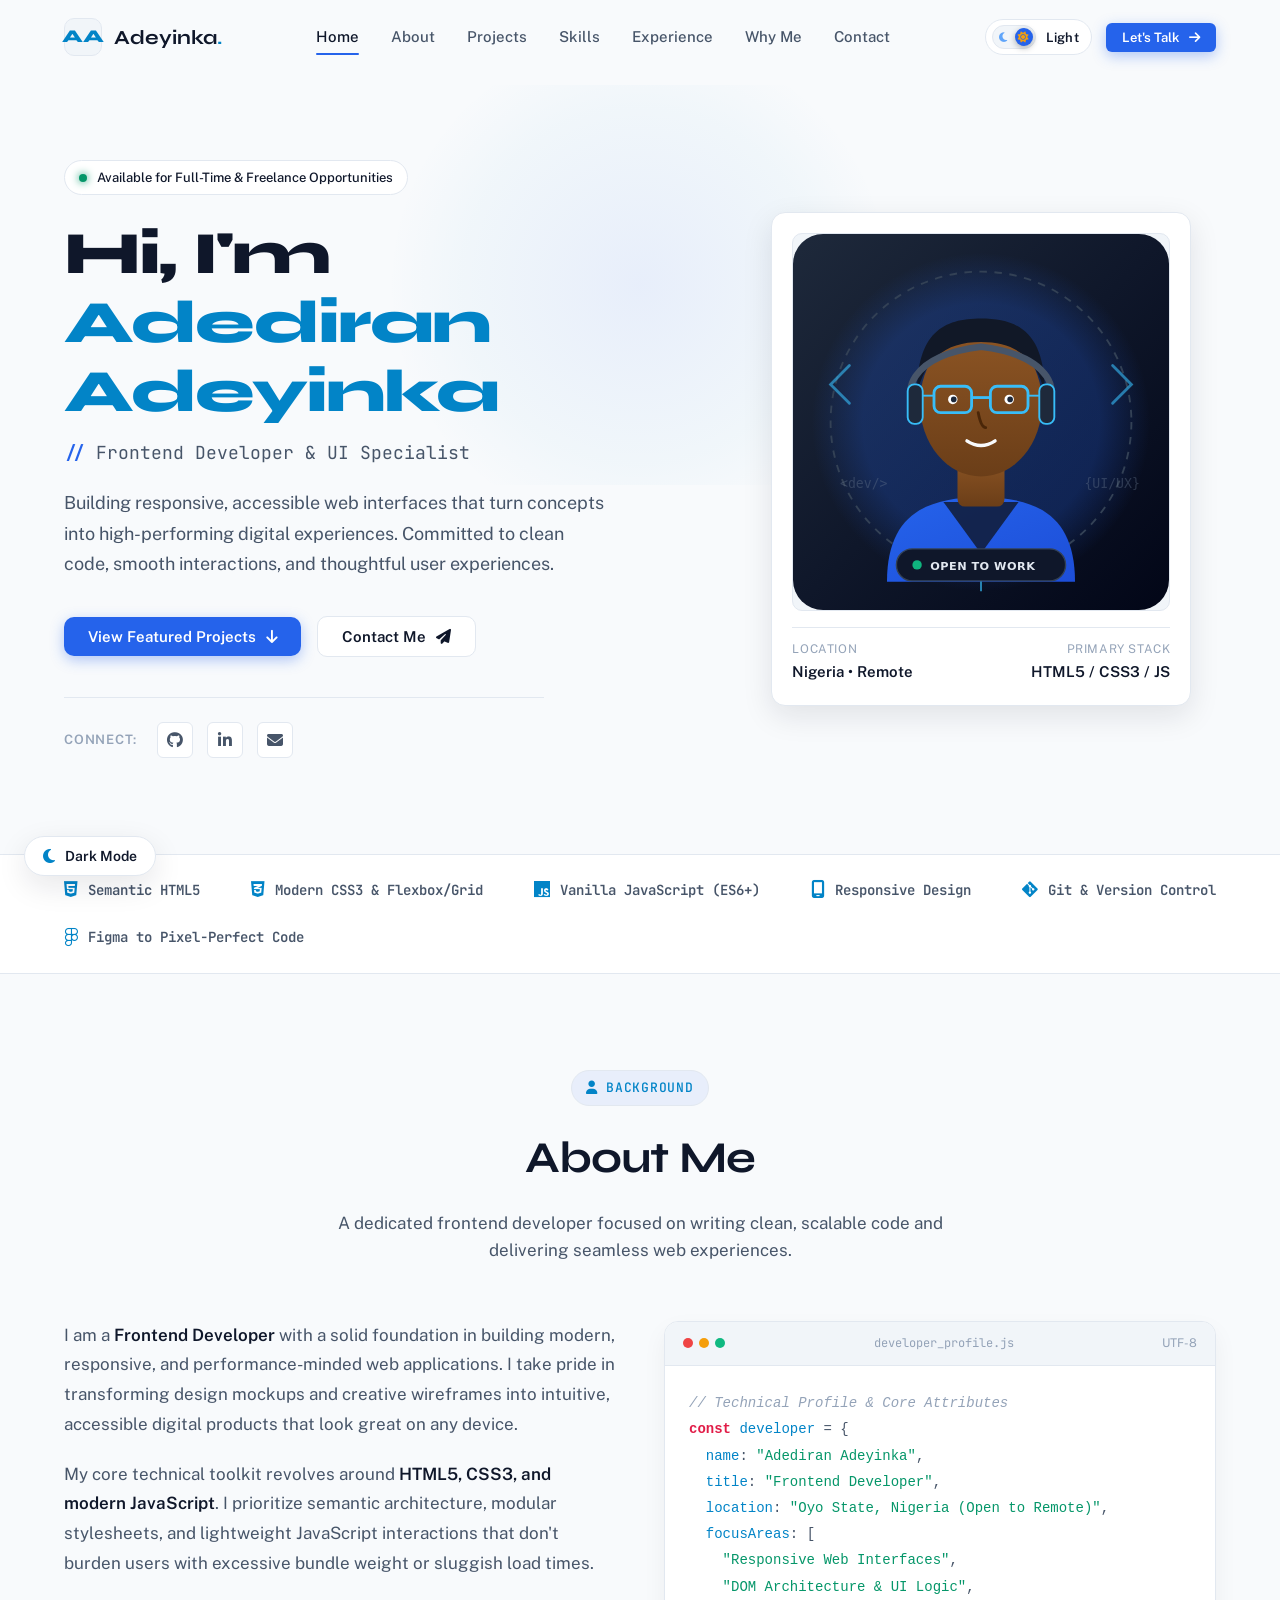
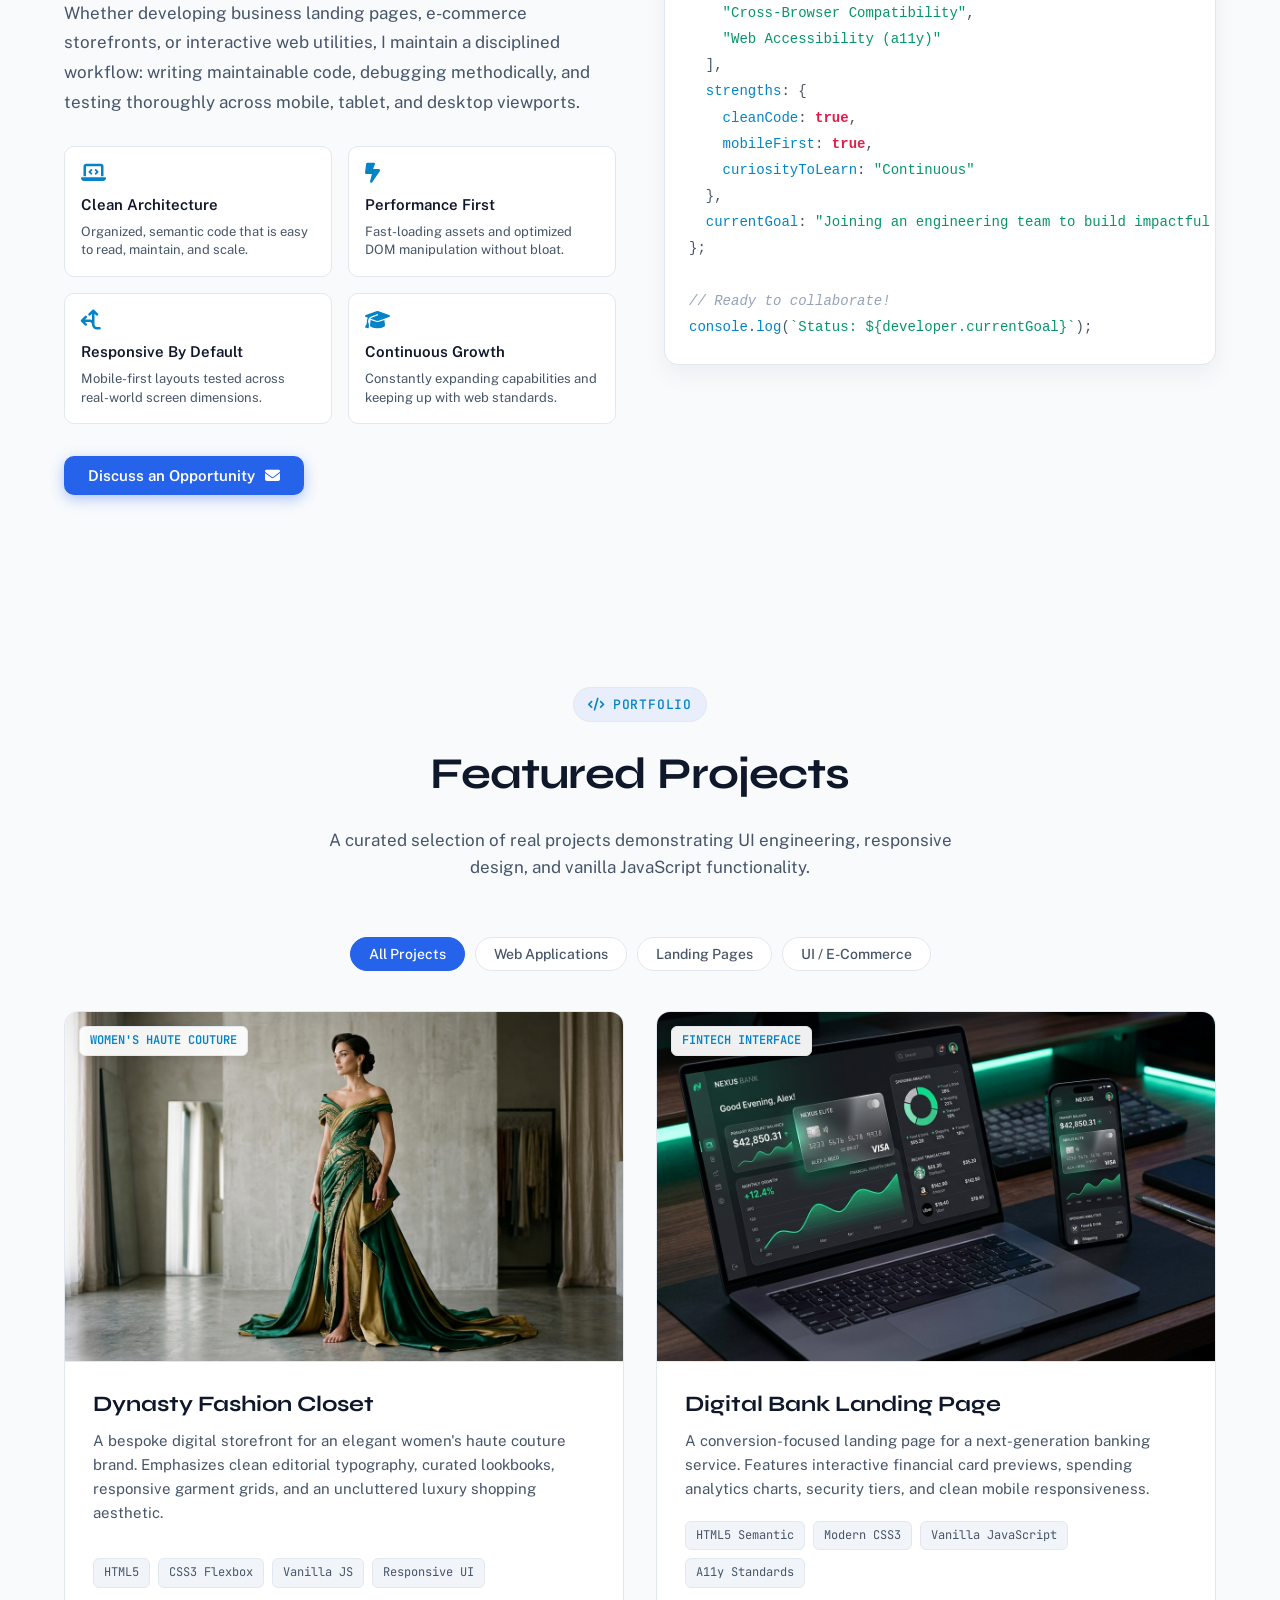
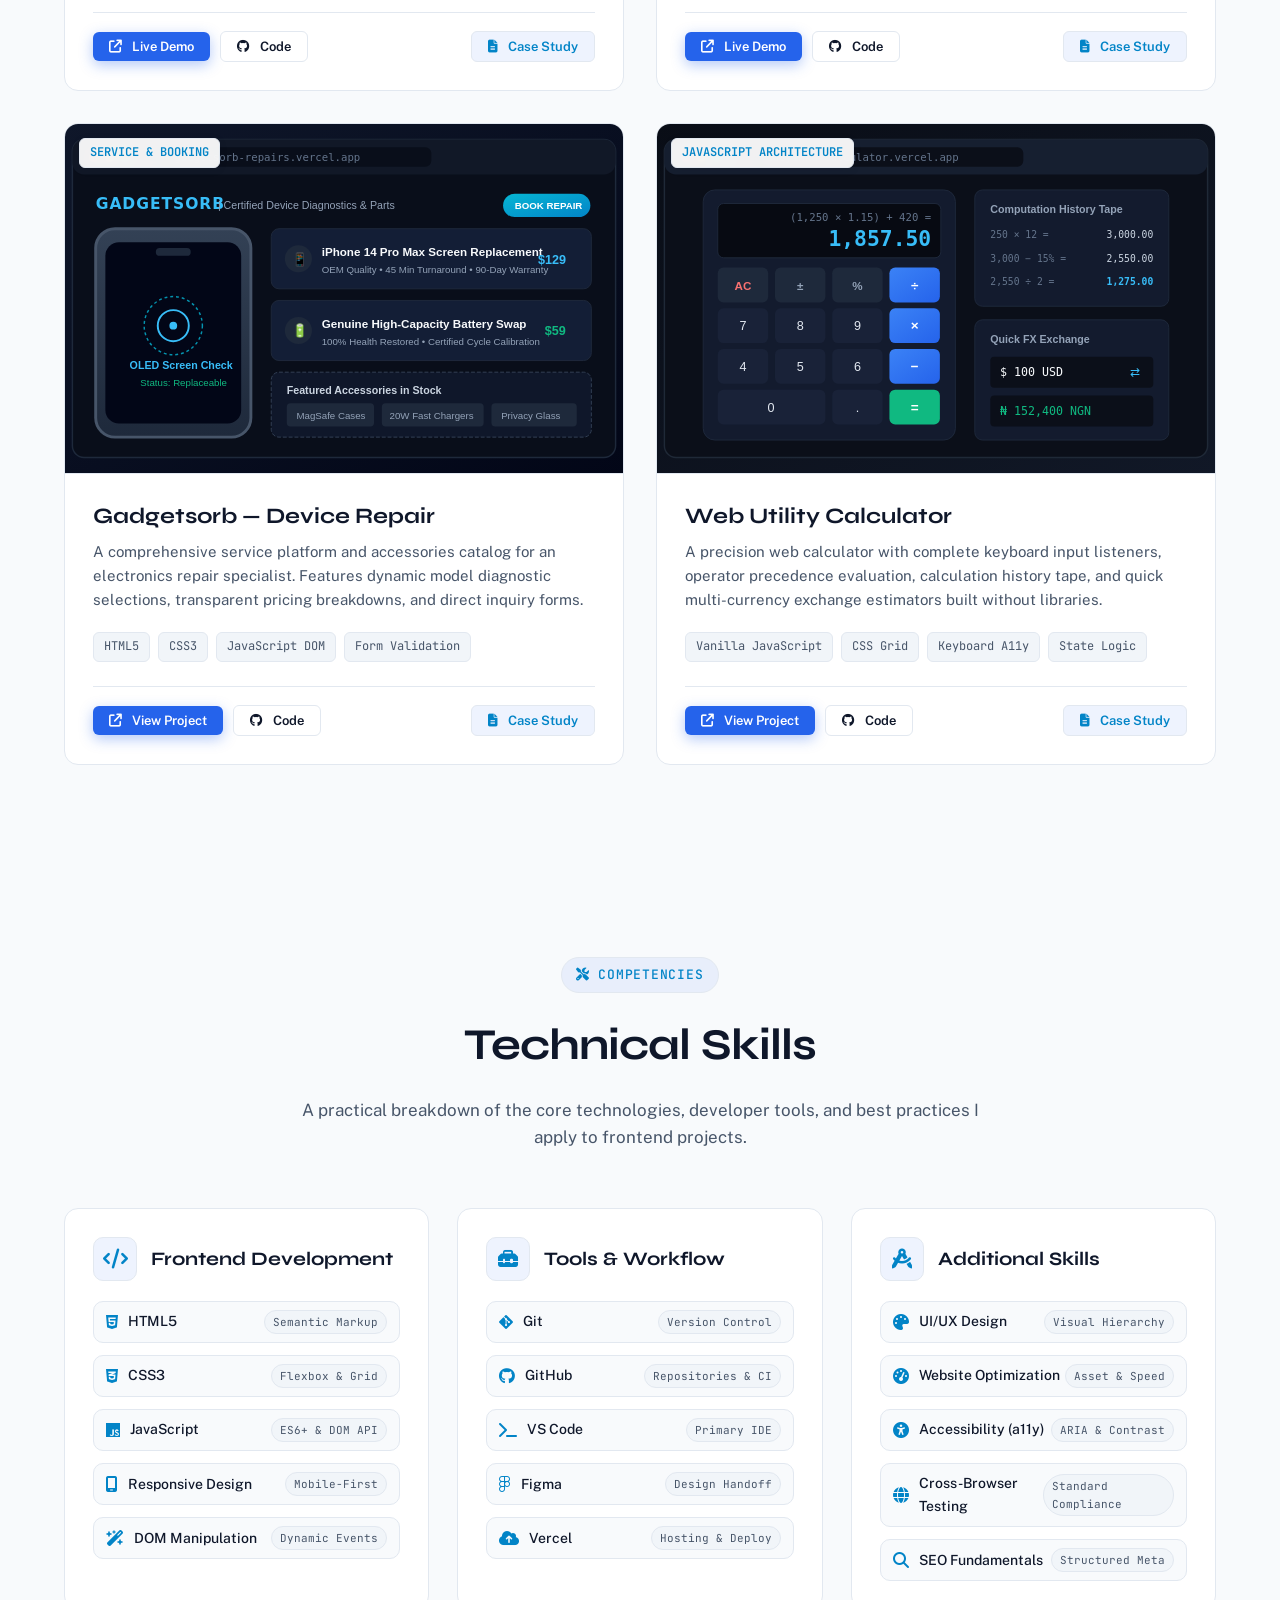
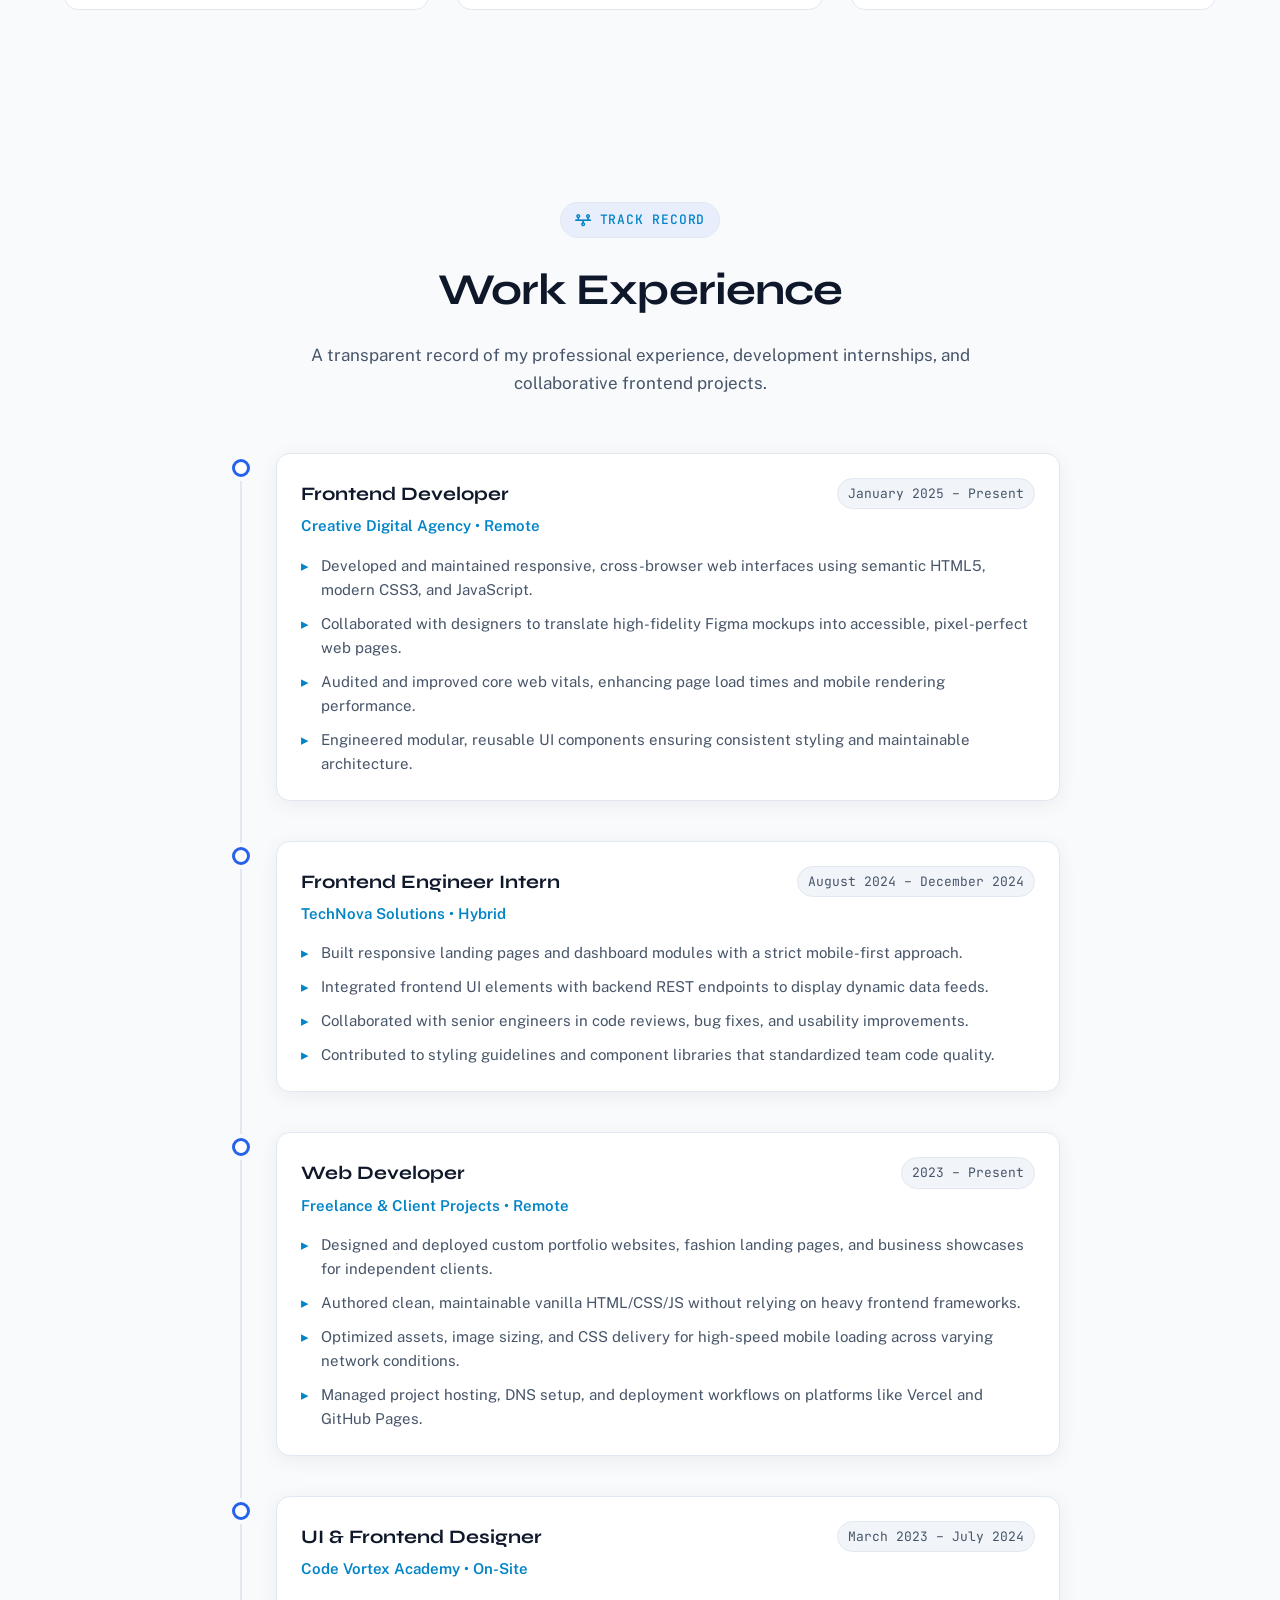
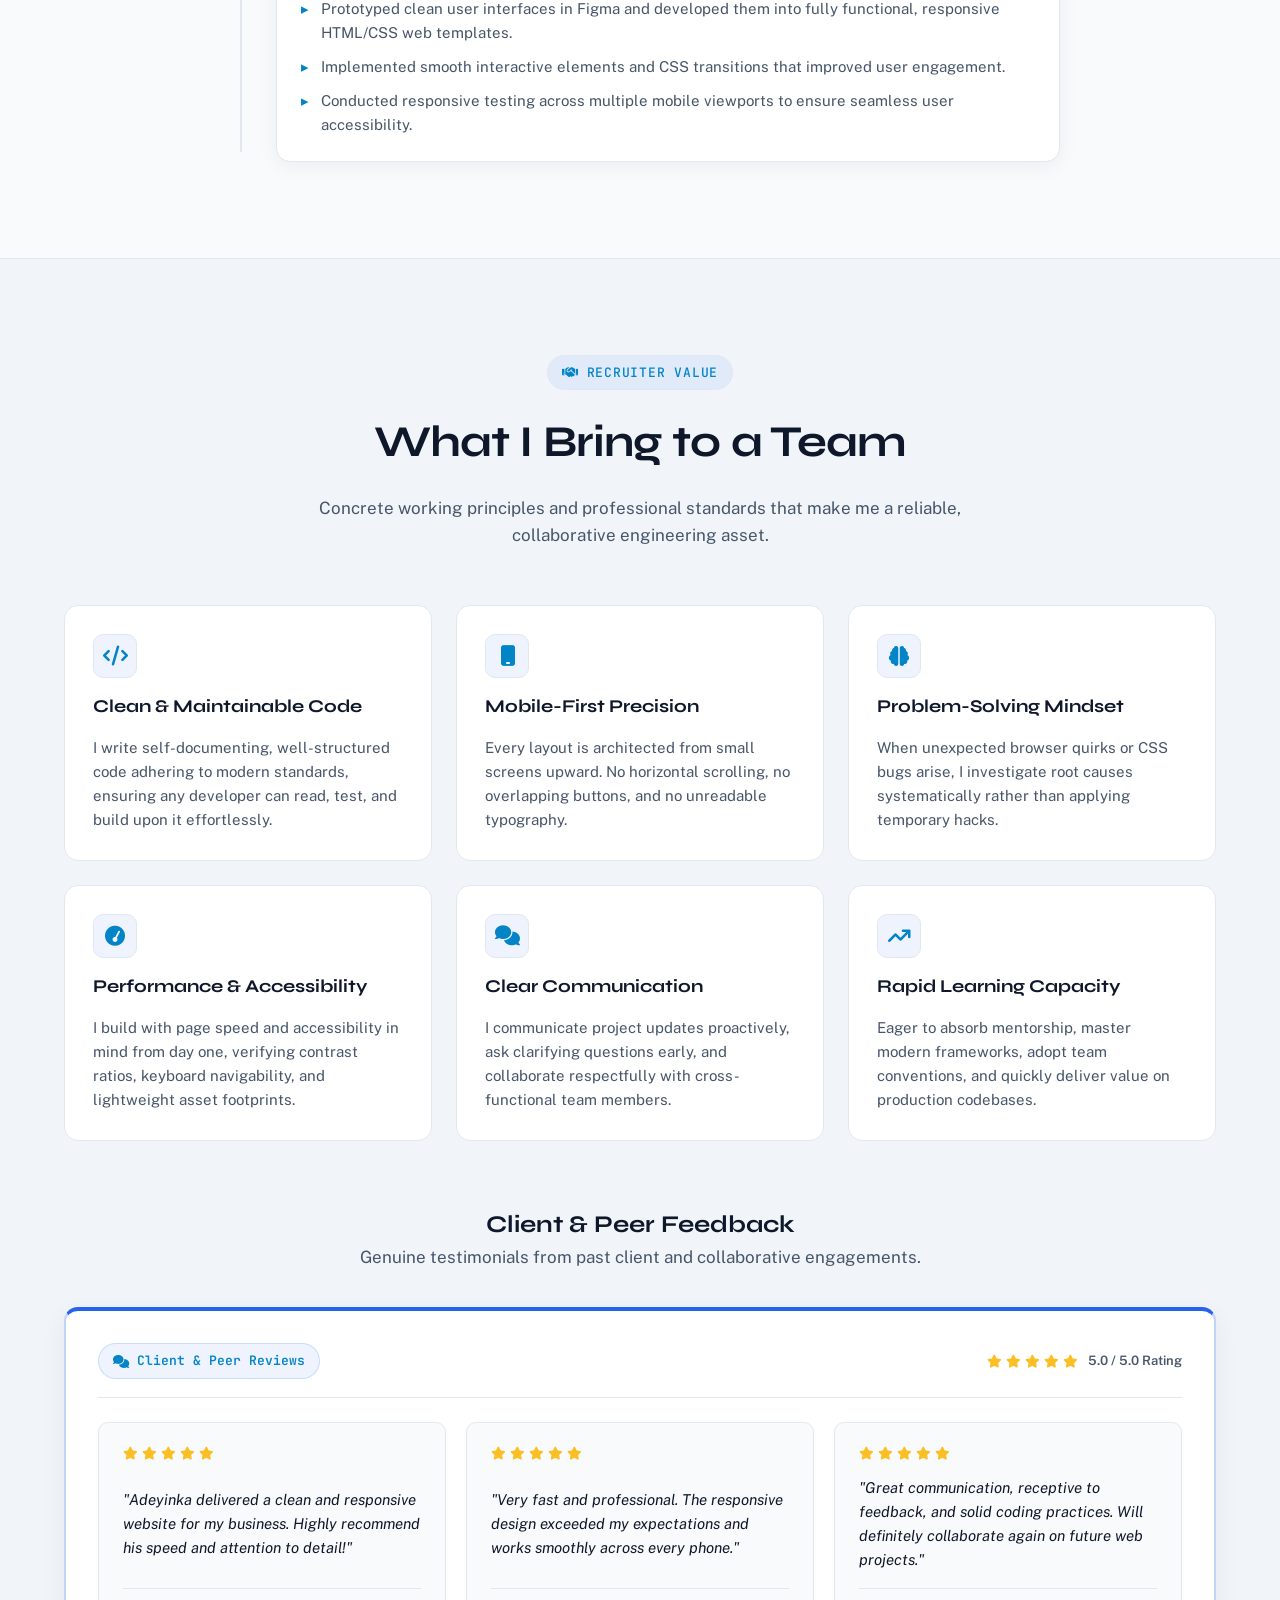
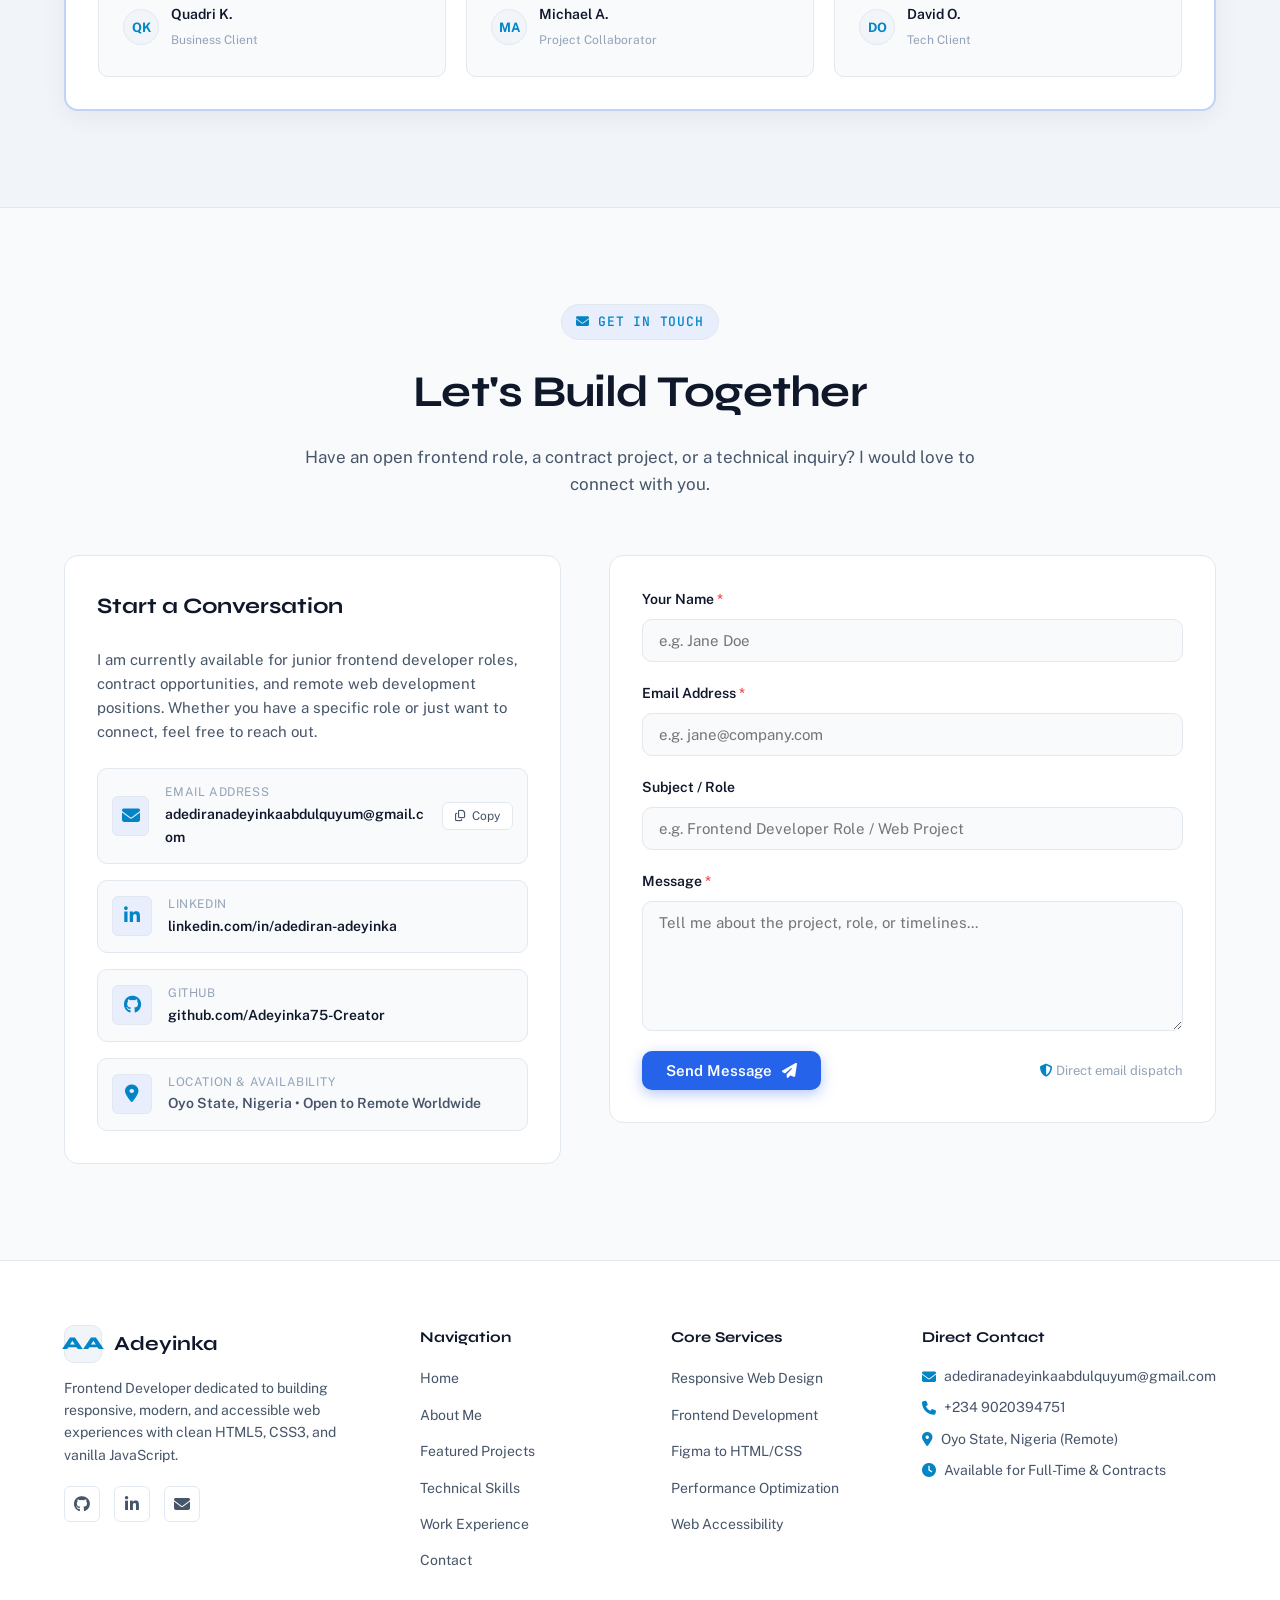
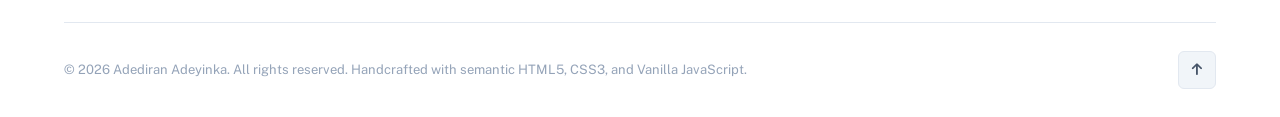
==== index.html @ 962a58f3 "feat: initialize frontend portfolio project Setup foundational React, Vite, and Tailwind CSS structu" ====
<!DOCTYPE html>
<html lang="en">
<head>
  <meta charset="UTF-8">
  <meta name="viewport" content="width=device-width, initial-scale=1.0">
  
  <!-- Primary Meta Tags -->
  <title>Adediran Adeyinka — Frontend Developer Portfolio</title>
  <meta name="title" content="Adediran Adeyinka — Frontend Developer Portfolio">
  <meta name="description" content="Professional portfolio of Adediran Adeyinka, a Frontend Developer crafting modern, responsive, and performance-driven web applications with clean HTML5, CSS3, and JavaScript.">
  <meta name="keywords" content="Adediran Adeyinka, Frontend Developer, Web Developer, JavaScript Developer, HTML5, CSS3, Portfolio, Responsive Design">
  <meta name="author" content="Adediran Adeyinka">

  <!-- Open Graph / Social Sharing -->
  <meta property="og:type" content="website">
  <meta property="og:url" content="https://adeyinka-dev.vercel.app/">
  <meta property="og:title" content="Adediran Adeyinka — Frontend Developer Portfolio">
  <meta property="og:description" content="Building responsive web interfaces that turn concepts into high-performing digital experiences. Explore featured projects, case studies, and technical skills.">
  <meta property="og:image" content="/images/project-bank.jpg">

  <!-- Twitter Card -->
  <meta name="twitter:card" content="summary_large_image">
  <meta name="twitter:title" content="Adediran Adeyinka — Frontend Developer">
  <meta name="twitter:description" content="Professional Frontend Developer portfolio showcasing modern responsive projects, case studies, and skills.">
  <meta name="twitter:image" content="/images/project-bank.jpg">

  <!-- Favicon -->
  <link rel="icon" type="image/svg+xml" href="/images/favicon.svg">
  <link rel="apple-touch-icon" href="/images/favicon.svg">

  <!-- Font Awesome CDN for clean, standard icons -->
  <link rel="stylesheet" href="https://cdnjs.cloudflare.com/ajax/libs/font-awesome/6.5.0/css/all.min.css" integrity="sha512-Avb2QiuDEEvB4bZJYdft2mNjVShBftLdPG8FJ0V7irTLQ8Uo0qcPxh4Plq7G5tGm0rU+1SPhVotteUpBERwTkw==" crossorigin="anonymous" referrerpolicy="no-referrer" />

  <!-- Vanilla CSS Stylesheet -->
  <link rel="stylesheet" href="/css/style.css">

  <!-- Inline theme initializer to avoid any theme flicker -->
  <script>
    (function() {
      try {
        var savedTheme = localStorage.getItem('portfolio-theme');
        var prefersLight = window.matchMedia && window.matchMedia('(prefers-color-scheme: light)').matches;
        if (savedTheme === 'light' || (!savedTheme && prefersLight)) {
          document.documentElement.setAttribute('data-theme', 'light');
        } else {
          document.documentElement.removeAttribute('data-theme');
        }
      } catch (e) {}
    })();
  </script>
</head>
<body>
  <!-- Skip to content for keyboard accessibility -->
  <a href="#mainContent" class="skip-link">Skip to main content</a>

  <!-- ========================================================================
       STICKY NAVBAR
       ======================================================================== -->
  <header class="site-header" id="siteHeader">
    <div class="container nav-container">
      <a href="#home" class="brand-logo" aria-label="Adediran Adeyinka Homepage">
        <div class="brand-badge">AA</div>
        <span>Adeyinka<span style="color: var(--accent-cyan);">.</span></span>
      </a>

      <!-- Desktop Navigation Links -->
      <nav class="nav-menu" aria-label="Primary Navigation">
        <a href="#home" class="nav-link active">Home</a>
        <a href="#about" class="nav-link">About</a>
        <a href="#projects" class="nav-link">Projects</a>
        <a href="#skills" class="nav-link">Skills</a>
        <a href="#experience" class="nav-link">Experience</a>
        <a href="#value" class="nav-link">Why Me</a>
        <a href="#contact" class="nav-link">Contact</a>
      </nav>

      <!-- Nav Actions (Interactive Theme Switch Pill & CTA) -->
      <div class="nav-actions">
        <button class="theme-switch-pill" id="themeToggleBtn" type="button" aria-label="Switch between dark and light mode" title="Toggle theme (Light/Dark)">
          <span class="theme-pill-track" aria-hidden="true">
            <span class="theme-pill-icon moon-icon"><i class="fa-solid fa-moon"></i></span>
            <span class="theme-pill-icon sun-icon"><i class="fa-solid fa-sun"></i></span>
            <span class="theme-pill-thumb"></span>
          </span>
          <span class="theme-pill-text" id="themePillLabel">Dark</span>
        </button>

        <a href="#contact" class="btn btn-primary btn-sm" id="navHireMeBtn">
          <span>Let's Talk</span>
          <i class="fa-solid fa-arrow-right" aria-hidden="true"></i>
        </a>

        <button class="mobile-toggle-btn" id="mobileMenuBtn" type="button" aria-label="Open mobile navigation menu">
          <i class="fa-solid fa-bars" aria-hidden="true"></i>
        </button>
      </div>
    </div>
  </header>

  <!-- Mobile Drawer Backdrop -->
  <div class="mobile-nav-backdrop" id="mobileNavBackdrop"></div>

  <!-- Mobile Navigation Drawer -->
  <aside class="mobile-nav" id="mobileNav" aria-label="Mobile Navigation Menu">
    <div>
      <div class="mobile-nav-header">
        <div class="brand-logo">
          <div class="brand-badge">AA</div>
          <span>Adeyinka</span>
        </div>
        <button class="mobile-nav-close" id="mobileCloseBtn" type="button" aria-label="Close navigation menu">
          <i class="fa-solid fa-xmark" aria-hidden="true"></i>
        </button>
      </div>

      <nav class="mobile-nav-links">
        <a href="#home" class="nav-link">Home</a>
        <a href="#about" class="nav-link">About</a>
        <a href="#projects" class="nav-link">Projects</a>
        <a href="#skills" class="nav-link">Skills</a>
        <a href="#experience" class="nav-link">Experience</a>
        <a href="#value" class="nav-link">Why Me</a>
        <a href="#contact" class="nav-link">Contact</a>
      </nav>

      <!-- Mobile Theme Selector -->
      <div class="mobile-theme-section">
        <span class="mobile-theme-label"><i class="fa-solid fa-circle-half-stroke"></i> Theme Mode</span>
        <div class="theme-segmented-control" role="radiogroup" aria-label="Select Theme Mode">
          <button type="button" class="theme-segment-btn active" id="mobileThemeDarkBtn" aria-label="Switch to dark theme">
            <i class="fa-solid fa-moon"></i>
            <span>Dark</span>
          </button>
          <button type="button" class="theme-segment-btn" id="mobileThemeLightBtn" aria-label="Switch to light theme">
            <i class="fa-solid fa-sun"></i>
            <span>Light</span>
          </button>
        </div>
      </div>
    </div>

    <div class="mobile-nav-footer">
      <a href="#contact" class="btn btn-primary" style="width: 100%;">
        <span>Get in Touch</span>
        <i class="fa-solid fa-envelope" aria-hidden="true"></i>
      </a>
    </div>
  </aside>

  <!-- ========================================================================
       MAIN CONTENT WRAPPER
       ======================================================================== -->
  <main id="mainContent">

    <!-- ======================================================================
         HERO SECTION
         ====================================================================== -->
    <section class="section hero-section" id="home">
      <div class="hero-glow-bg" aria-hidden="true"></div>

      <div class="container hero-grid">
        <div class="hero-content reveal-fade-up">
          <div class="status-badge">
            <span class="status-dot"></span>
            <span>Available for Full-Time &amp; Freelance Opportunities</span>
          </div>

          <h1 class="hero-title">
            Hi, I'm <span class="highlight-text">Adediran Adeyinka</span>
          </h1>

          <div class="hero-role">
            <span>Frontend Developer &amp; UI Specialist</span>
          </div>

          <p class="hero-tagline">
            Building responsive, accessible web interfaces that turn concepts into high-performing digital experiences. Committed to clean code, smooth interactions, and thoughtful user experiences.
          </p>

          <div class="hero-cta-group">
            <a href="#projects" class="btn btn-primary">
              <span>View Featured Projects</span>
              <i class="fa-solid fa-arrow-down" aria-hidden="true"></i>
            </a>
            <a href="#contact" class="btn btn-secondary">
              <span>Contact Me</span>
              <i class="fa-solid fa-paper-plane" aria-hidden="true"></i>
            </a>
          </div>

          <div class="hero-social-strip">
            <span class="hero-social-label">Connect:</span>
            <div class="hero-social-icons">
              <a href="https://github.com/Adeyinka75-Creator" target="_blank" rel="noopener noreferrer" class="hero-social-link" aria-label="GitHub Profile">
                <i class="fa-brands fa-github" aria-hidden="true"></i>
              </a>
              <a href="https://linkedin.com/" target="_blank" rel="noopener noreferrer" class="hero-social-link" aria-label="LinkedIn Profile">
                <i class="fa-brands fa-linkedin-in" aria-hidden="true"></i>
              </a>
              <a href="mailto:adediranadeyinkaabdulquyum@gmail.com" class="hero-social-link" aria-label="Direct Email">
                <i class="fa-solid fa-envelope" aria-hidden="true"></i>
              </a>
            </div>
          </div>
        </div>

        <div class="hero-visual reveal-fade-up">
          <div class="hero-card">
            <div class="avatar-wrapper">
              <img src="/images/profile-avatar.svg" alt="Portrait illustration of frontend developer Adediran Adeyinka" width="380" height="380" />
            </div>
            <div class="hero-card-meta">
              <div class="meta-item">
                <span class="meta-label">Location</span>
                <span class="meta-value">Nigeria • Remote</span>
              </div>
              <div class="meta-item" style="text-align: right;">
                <span class="meta-label">Primary Stack</span>
                <span class="meta-value">HTML5 / CSS3 / JS</span>
              </div>
            </div>
          </div>
        </div>
      </div>
    </section>

    <!-- Tech Ticker Bar -->
    <div class="tech-ticker-section">
      <div class="container ticker-wrapper">
        <div class="ticker-item"><i class="fa-brands fa-html5"></i> Semantic HTML5</div>
        <div class="ticker-item"><i class="fa-brands fa-css3-alt"></i> Modern CSS3 &amp; Flexbox/Grid</div>
        <div class="ticker-item"><i class="fa-brands fa-js"></i> Vanilla JavaScript (ES6+)</div>
        <div class="ticker-item"><i class="fa-solid fa-mobile-screen"></i> Responsive Design</div>
        <div class="ticker-item"><i class="fa-brands fa-git-alt"></i> Git &amp; Version Control</div>
        <div class="ticker-item"><i class="fa-brands fa-figma"></i> Figma to Pixel-Perfect Code</div>
      </div>
    </div>

    <!-- ======================================================================
         ABOUT ME SECTION
         ====================================================================== -->
    <section class="section" id="about">
      <div class="container">
        <div class="section-header reveal-fade-up">
          <div class="section-badge"><i class="fa-solid fa-user"></i> Background</div>
          <h2 class="section-title">About Me</h2>
          <p class="section-description">A dedicated frontend developer focused on writing clean, scalable code and delivering seamless web experiences.</p>
        </div>

        <div class="about-grid">
          <div class="about-narrative reveal-fade-up">
            <p>
              I am a <strong>Frontend Developer</strong> with a solid foundation in building modern, responsive, and performance-minded web applications. I take pride in transforming design mockups and creative wireframes into intuitive, accessible digital products that look great on any device.
            </p>
            <p>
              My core technical toolkit revolves around <strong>HTML5, CSS3, and modern JavaScript</strong>. I prioritize semantic architecture, modular stylesheets, and lightweight JavaScript interactions that don't burden users with excessive bundle weight or sluggish load times.
            </p>
            <p>
              Whether developing business landing pages, e-commerce storefronts, or interactive web utilities, I maintain a disciplined workflow: writing maintainable code, debugging methodically, and testing thoroughly across mobile, tablet, and desktop viewports.
            </p>

            <div class="about-highlights">
              <div class="highlight-box">
                <i class="fa-solid fa-laptop-code highlight-icon"></i>
                <h4>Clean Architecture</h4>
                <p>Organized, semantic code that is easy to read, maintain, and scale.</p>
              </div>
              <div class="highlight-box">
                <i class="fa-solid fa-bolt-lightning highlight-icon"></i>
                <h4>Performance First</h4>
                <p>Fast-loading assets and optimized DOM manipulation without bloat.</p>
              </div>
              <div class="highlight-box">
                <i class="fa-solid fa-arrows-split-up-and-left highlight-icon"></i>
                <h4>Responsive By Default</h4>
                <p>Mobile-first layouts tested across real-world screen dimensions.</p>
              </div>
              <div class="highlight-box">
                <i class="fa-solid fa-graduation-cap highlight-icon"></i>
                <h4>Continuous Growth</h4>
                <p>Constantly expanding capabilities and keeping up with web standards.</p>
              </div>
            </div>

            <div>
              <a href="#contact" class="btn btn-primary">
                <span>Discuss an Opportunity</span>
                <i class="fa-solid fa-envelope" aria-hidden="true"></i>
              </a>
            </div>
          </div>

          <!-- Code Snapshot Terminal Visual -->
          <div class="code-window-card reveal-fade-up">
            <div class="code-window-header">
              <div class="window-dots">
                <span class="dot dot-red"></span>
                <span class="dot dot-yellow"></span>
                <span class="dot dot-green"></span>
              </div>
              <span class="window-title">developer_profile.js</span>
              <span style="font-size: 0.75rem; color: var(--text-faint);">UTF-8</span>
            </div>
            <pre class="code-window-body"><code><span class="code-comment">// Technical Profile &amp; Core Attributes</span>
<span class="code-keyword">const</span> <span class="code-prop">developer</span> = {
  <span class="code-prop">name</span>: <span class="code-string">"Adediran Adeyinka"</span>,
  <span class="code-prop">title</span>: <span class="code-string">"Frontend Developer"</span>,
  <span class="code-prop">location</span>: <span class="code-string">"Oyo State, Nigeria (Open to Remote)"</span>,
  <span class="code-prop">focusAreas</span>: [
    <span class="code-string">"Responsive Web Interfaces"</span>,
    <span class="code-string">"DOM Architecture &amp; UI Logic"</span>,
    <span class="code-string">"Cross-Browser Compatibility"</span>,
    <span class="code-string">"Web Accessibility (a11y)"</span>
  ],
  <span class="code-prop">strengths</span>: {
    <span class="code-prop">cleanCode</span>: <span class="code-keyword">true</span>,
    <span class="code-prop">mobileFirst</span>: <span class="code-keyword">true</span>,
    <span class="code-prop">curiosityToLearn</span>: <span class="code-string">"Continuous"</span>
  },
  <span class="code-prop">currentGoal</span>: <span class="code-string">"Joining an engineering team to build impactful web products"</span>
};

<span class="code-comment">// Ready to collaborate!</span>
<span class="code-prop">console</span>.<span class="code-prop">log</span>(<span class="code-string">`Status: ${developer.currentGoal}`</span>);</code></pre>
          </div>
        </div>
      </div>
    </section>

    <!-- ======================================================================
         FEATURED PROJECTS SECTION
         ====================================================================== -->
    <section class="section" id="projects">
      <div class="container">
        <div class="section-header reveal-fade-up">
          <div class="section-badge"><i class="fa-solid fa-code"></i> Portfolio</div>
          <h2 class="section-title">Featured Projects</h2>
          <p class="section-description">A curated selection of real projects demonstrating UI engineering, responsive design, and vanilla JavaScript functionality.</p>
        </div>

        <!-- Filter Controls -->
        <div class="project-filter-bar reveal-fade-up" role="tablist" aria-label="Project Categories">
          <button class="filter-btn active" data-filter="all" type="button">All Projects</button>
          <button class="filter-btn" data-filter="web-app" type="button">Web Applications</button>
          <button class="filter-btn" data-filter="landing-page" type="button">Landing Pages</button>
          <button class="filter-btn" data-filter="ui-ux" type="button">UI / E-Commerce</button>
        </div>

        <!-- Projects Grid -->
        <div class="projects-grid">

          <!-- Project 1: Dynasty Fashion Designer -->
          <article class="project-card reveal-fade-up" data-category="ui-ux landing-page" id="project-dynasty">
            <div class="project-image-box">
              <span class="project-badge-overlay">Women's Haute Couture</span>
              <img src="/images/project-dynasty.jpg" alt="Dynasty Fashion Closet luxury women's fashion collection" loading="lazy" width="600" height="360" referrerPolicy="no-referrer" />
            </div>
            <div class="project-content-box">
              <h3 class="project-title">Dynasty Fashion Closet</h3>
              <p class="project-description">
                A bespoke digital storefront for an elegant women's haute couture brand. Emphasizes clean editorial typography, curated lookbooks, responsive garment grids, and an uncluttered luxury shopping aesthetic.
              </p>
              <div class="project-tech-tags">
                <span class="tech-tag">HTML5</span>
                <span class="tech-tag">CSS3 Flexbox</span>
                <span class="tech-tag">Vanilla JS</span>
                <span class="tech-tag">Responsive UI</span>
              </div>
              <div class="project-action-bar">
                <div class="project-links">
                  <a href="https://dynasty-fashion-designer.vercel.app/" target="_blank" rel="noopener noreferrer" class="btn btn-primary btn-sm" aria-label="Live demo for Dynasty Fashion">
                    <i class="fa-solid fa-arrow-up-right-from-square"></i>
                    <span>Live Demo</span>
                  </a>
                  <a href="https://github.com/Adeyinka75-Creator" target="_blank" rel="noopener noreferrer" class="btn btn-secondary btn-sm" aria-label="GitHub code for Dynasty Fashion">
                    <i class="fa-brands fa-github"></i>
                    <span>Code</span>
                  </a>
                </div>
                <button class="btn btn-sm project-btn-details" data-case-study="dynasty" type="button">
                  <i class="fa-solid fa-file-lines"></i>
                  <span>Case Study</span>
                </button>
              </div>
            </div>
          </article>

          <!-- Project 2: Digital Bank Landing Page -->
          <article class="project-card reveal-fade-up" data-category="landing-page web-app" id="project-bank">
            <div class="project-image-box">
              <span class="project-badge-overlay">Fintech Interface</span>
              <img src="/images/project-bank.jpg" alt="Digital Bank modern fintech dashboard and card preview" loading="lazy" width="600" height="360" referrerPolicy="no-referrer" />
            </div>
            <div class="project-content-box">
              <h3 class="project-title">Digital Bank Landing Page</h3>
              <p class="project-description">
                A conversion-focused landing page for a next-generation banking service. Features interactive financial card previews, spending analytics charts, security tiers, and clean mobile responsiveness.
              </p>
              <div class="project-tech-tags">
                <span class="tech-tag">HTML5 Semantic</span>
                <span class="tech-tag">Modern CSS3</span>
                <span class="tech-tag">Vanilla JavaScript</span>
                <span class="tech-tag">A11y Standards</span>
              </div>
              <div class="project-action-bar">
                <div class="project-links">
                  <a href="https://digital-landing-page-two.vercel.app/" target="_blank" rel="noopener noreferrer" class="btn btn-primary btn-sm" aria-label="Live demo for Digital Bank">
                    <i class="fa-solid fa-arrow-up-right-from-square"></i>
                    <span>Live Demo</span>
                  </a>
                  <a href="https://github.com/Adeyinka75-Creator" target="_blank" rel="noopener noreferrer" class="btn btn-secondary btn-sm" aria-label="GitHub code for Digital Bank">
                    <i class="fa-brands fa-github"></i>
                    <span>Code</span>
                  </a>
                </div>
                <button class="btn btn-sm project-btn-details" data-case-study="bank" type="button">
                  <i class="fa-solid fa-file-lines"></i>
                  <span>Case Study</span>
                </button>
              </div>
            </div>
          </article>

          <!-- Project 3: Gadgetsorb iPhone Repair & Accessories -->
          <article class="project-card reveal-fade-up" data-category="ui-ux web-app" id="project-gadgetsorb">
            <div class="project-image-box">
              <span class="project-badge-overlay">Service &amp; Booking</span>
              <img src="/images/project-gadgetsorb.svg" alt="Gadgetsorb iPhone Repair website preview" loading="lazy" width="600" height="360" />
            </div>
            <div class="project-content-box">
              <h3 class="project-title">Gadgetsorb — Device Repair</h3>
              <p class="project-description">
                A comprehensive service platform and accessories catalog for an electronics repair specialist. Features dynamic model diagnostic selections, transparent pricing breakdowns, and direct inquiry forms.
              </p>
              <div class="project-tech-tags">
                <span class="tech-tag">HTML5</span>
                <span class="tech-tag">CSS3</span>
                <span class="tech-tag">JavaScript DOM</span>
                <span class="tech-tag">Form Validation</span>
              </div>
              <div class="project-action-bar">
                <div class="project-links">
                  <!-- Note: Replace with custom URL if different -->
                  <a href="https://github.com/Adeyinka75-Creator" target="_blank" rel="noopener noreferrer" class="btn btn-primary btn-sm" aria-label="View Gadgetsorb project">
                    <i class="fa-solid fa-arrow-up-right-from-square"></i>
                    <span>View Project</span>
                  </a>
                  <a href="https://github.com/Adeyinka75-Creator" target="_blank" rel="noopener noreferrer" class="btn btn-secondary btn-sm" aria-label="GitHub code for Gadgetsorb">
                    <i class="fa-brands fa-github"></i>
                    <span>Code</span>
                  </a>
                </div>
                <button class="btn btn-sm project-btn-details" data-case-study="gadgetsorb" type="button">
                  <i class="fa-solid fa-file-lines"></i>
                  <span>Case Study</span>
                </button>
              </div>
            </div>
          </article>

          <!-- Project 4: Interactive Calculator & Converter -->
          <article class="project-card reveal-fade-up" data-category="web-app" id="project-calculator">
            <div class="project-image-box">
              <span class="project-badge-overlay">JavaScript Architecture</span>
              <img src="/images/project-calculator.svg" alt="Interactive Calculator web application preview" loading="lazy" width="600" height="360" />
            </div>
            <div class="project-content-box">
              <h3 class="project-title">Web Utility Calculator</h3>
              <p class="project-description">
                A precision web calculator with complete keyboard input listeners, operator precedence evaluation, calculation history tape, and quick multi-currency exchange estimators built without libraries.
              </p>
              <div class="project-tech-tags">
                <span class="tech-tag">Vanilla JavaScript</span>
                <span class="tech-tag">CSS Grid</span>
                <span class="tech-tag">Keyboard A11y</span>
                <span class="tech-tag">State Logic</span>
              </div>
              <div class="project-action-bar">
                <div class="project-links">
                  <a href="https://github.com/Adeyinka75-Creator" target="_blank" rel="noopener noreferrer" class="btn btn-primary btn-sm" aria-label="View Calculator project">
                    <i class="fa-solid fa-arrow-up-right-from-square"></i>
                    <span>View Project</span>
                  </a>
                  <a href="https://github.com/Adeyinka75-Creator" target="_blank" rel="noopener noreferrer" class="btn btn-secondary btn-sm" aria-label="GitHub code for Calculator">
                    <i class="fa-brands fa-github"></i>
                    <span>Code</span>
                  </a>
                </div>
                <button class="btn btn-sm project-btn-details" data-case-study="calculator" type="button">
                  <i class="fa-solid fa-file-lines"></i>
                  <span>Case Study</span>
                </button>
              </div>
            </div>
          </article>

        </div>
      </div>
    </section>

    <!-- ======================================================================
         SKILLS SECTION
         ====================================================================== -->
    <section class="section" id="skills">
      <div class="container">
        <div class="section-header reveal-fade-up">
          <div class="section-badge"><i class="fa-solid fa-screwdriver-wrench"></i> Competencies</div>
          <h2 class="section-title">Technical Skills</h2>
          <p class="section-description">A practical breakdown of the core technologies, developer tools, and best practices I apply to frontend projects.</p>
        </div>

        <div class="skills-grid">

          <!-- Category 1: Frontend Development -->
          <div class="skills-card reveal-fade-up">
            <div class="skills-card-header">
              <div class="skills-icon-box">
                <i class="fa-solid fa-code"></i>
              </div>
              <h3>Frontend Development</h3>
            </div>
            <div class="skills-list">
              <div class="skill-row">
                <div class="skill-info"><i class="fa-brands fa-html5"></i> <span>HTML5</span></div>
                <span class="skill-badge">Semantic Markup</span>
              </div>
              <div class="skill-row">
                <div class="skill-info"><i class="fa-brands fa-css3-alt"></i> <span>CSS3</span></div>
                <span class="skill-badge">Flexbox &amp; Grid</span>
              </div>
              <div class="skill-row">
                <div class="skill-info"><i class="fa-brands fa-js"></i> <span>JavaScript</span></div>
                <span class="skill-badge">ES6+ &amp; DOM API</span>
              </div>
              <div class="skill-row">
                <div class="skill-info"><i class="fa-solid fa-mobile-screen"></i> <span>Responsive Design</span></div>
                <span class="skill-badge">Mobile-First</span>
              </div>
              <div class="skill-row">
                <div class="skill-info"><i class="fa-solid fa-wand-magic-sparkles"></i> <span>DOM Manipulation</span></div>
                <span class="skill-badge">Dynamic Events</span>
              </div>
            </div>
          </div>

          <!-- Category 2: Tools & Workflow -->
          <div class="skills-card reveal-fade-up">
            <div class="skills-card-header">
              <div class="skills-icon-box">
                <i class="fa-solid fa-toolbox"></i>
              </div>
              <h3>Tools &amp; Workflow</h3>
            </div>
            <div class="skills-list">
              <div class="skill-row">
                <div class="skill-info"><i class="fa-brands fa-git-alt"></i> <span>Git</span></div>
                <span class="skill-badge">Version Control</span>
              </div>
              <div class="skill-row">
                <div class="skill-info"><i class="fa-brands fa-github"></i> <span>GitHub</span></div>
                <span class="skill-badge">Repositories &amp; CI</span>
              </div>
              <div class="skill-row">
                <div class="skill-info"><i class="fa-solid fa-terminal"></i> <span>VS Code</span></div>
                <span class="skill-badge">Primary IDE</span>
              </div>
              <div class="skill-row">
                <div class="skill-info"><i class="fa-brands fa-figma"></i> <span>Figma</span></div>
                <span class="skill-badge">Design Handoff</span>
              </div>
              <div class="skill-row">
                <div class="skill-info"><i class="fa-solid fa-cloud-arrow-up"></i> <span>Vercel</span></div>
                <span class="skill-badge">Hosting &amp; Deploy</span>
              </div>
            </div>
          </div>

          <!-- Category 3: Additional Skills & UX -->
          <div class="skills-card reveal-fade-up">
            <div class="skills-card-header">
              <div class="skills-icon-box">
                <i class="fa-solid fa-compass-drafting"></i>
              </div>
              <h3>Additional Skills</h3>
            </div>
            <div class="skills-list">
              <div class="skill-row">
                <div class="skill-info"><i class="fa-solid fa-palette"></i> <span>UI/UX Design</span></div>
                <span class="skill-badge">Visual Hierarchy</span>
              </div>
              <div class="skill-row">
                <div class="skill-info"><i class="fa-solid fa-gauge-high"></i> <span>Website Optimization</span></div>
                <span class="skill-badge">Asset &amp; Speed</span>
              </div>
              <div class="skill-row">
                <div class="skill-info"><i class="fa-solid fa-universal-access"></i> <span>Accessibility (a11y)</span></div>
                <span class="skill-badge">ARIA &amp; Contrast</span>
              </div>
              <div class="skill-row">
                <div class="skill-info"><i class="fa-solid fa-globe"></i> <span>Cross-Browser Testing</span></div>
                <span class="skill-badge">Standard Compliance</span>
              </div>
              <div class="skill-row">
                <div class="skill-info"><i class="fa-solid fa-magnifying-glass"></i> <span>SEO Fundamentals</span></div>
                <span class="skill-badge">Structured Meta</span>
              </div>
            </div>
          </div>

        </div>
      </div>
    </section>

    <!-- ======================================================================
         EXPERIENCE SECTION
         ====================================================================== -->
    <section class="section" id="experience">
      <div class="container">
        <div class="section-header reveal-fade-up">
          <div class="section-badge"><i class="fa-solid fa-timeline"></i> Track Record</div>
          <h2 class="section-title">Work Experience</h2>
          <p class="section-description">A transparent record of my professional experience, development internships, and collaborative frontend projects.</p>
        </div>

        <div class="timeline-container">

          <!-- Role 1 -->
          <div class="timeline-item reveal-fade-up">
            <div class="timeline-marker"></div>
            <div class="timeline-card">
              <div class="timeline-header">
                <div class="timeline-role-group">
                  <h3>Frontend Developer</h3>
                  <span class="timeline-company">Creative Digital Agency • Remote</span>
                </div>
                <span class="timeline-period-badge">January 2025 – Present</span>
              </div>
              <ul class="timeline-responsibilities">
                <li>Developed and maintained responsive, cross-browser web interfaces using semantic HTML5, modern CSS3, and JavaScript.</li>
                <li>Collaborated with designers to translate high-fidelity Figma mockups into accessible, pixel-perfect web pages.</li>
                <li>Audited and improved core web vitals, enhancing page load times and mobile rendering performance.</li>
                <li>Engineered modular, reusable UI components ensuring consistent styling and maintainable architecture.</li>
              </ul>
            </div>
          </div>

          <!-- Role 2 -->
          <div class="timeline-item reveal-fade-up">
            <div class="timeline-marker"></div>
            <div class="timeline-card">
              <div class="timeline-header">
                <div class="timeline-role-group">
                  <h3>Frontend Engineer Intern</h3>
                  <span class="timeline-company">TechNova Solutions • Hybrid</span>
                </div>
                <span class="timeline-period-badge">August 2024 – December 2024</span>
              </div>
              <ul class="timeline-responsibilities">
                <li>Built responsive landing pages and dashboard modules with a strict mobile-first approach.</li>
                <li>Integrated frontend UI elements with backend REST endpoints to display dynamic data feeds.</li>
                <li>Collaborated with senior engineers in code reviews, bug fixes, and usability improvements.</li>
                <li>Contributed to styling guidelines and component libraries that standardized team code quality.</li>
              </ul>
            </div>
          </div>

          <!-- Role 3 -->
          <div class="timeline-item reveal-fade-up">
            <div class="timeline-marker"></div>
            <div class="timeline-card">
              <div class="timeline-header">
                <div class="timeline-role-group">
                  <h3>Web Developer</h3>
                  <span class="timeline-company">Freelance &amp; Client Projects • Remote</span>
                </div>
                <span class="timeline-period-badge">2023 – Present</span>
              </div>
              <ul class="timeline-responsibilities">
                <li>Designed and deployed custom portfolio websites, fashion landing pages, and business showcases for independent clients.</li>
                <li>Authored clean, maintainable vanilla HTML/CSS/JS without relying on heavy frontend frameworks.</li>
                <li>Optimized assets, image sizing, and CSS delivery for high-speed mobile loading across varying network conditions.</li>
                <li>Managed project hosting, DNS setup, and deployment workflows on platforms like Vercel and GitHub Pages.</li>
              </ul>
            </div>
          </div>

          <!-- Role 4 -->
          <div class="timeline-item reveal-fade-up">
            <div class="timeline-marker"></div>
            <div class="timeline-card">
              <div class="timeline-header">
                <div class="timeline-role-group">
                  <h3>UI &amp; Frontend Designer</h3>
                  <span class="timeline-company">Code Vortex Academy • On-Site</span>
                </div>
                <span class="timeline-period-badge">March 2023 – July 2024</span>
              </div>
              <ul class="timeline-responsibilities">
                <li>Prototyped clean user interfaces in Figma and developed them into fully functional, responsive HTML/CSS web templates.</li>
                <li>Implemented smooth interactive elements and CSS transitions that improved user engagement.</li>
                <li>Conducted responsive testing across multiple mobile viewports to ensure seamless user accessibility.</li>
              </ul>
            </div>
          </div>

        </div>
      </div>
    </section>

    <!-- ======================================================================
         WHAT I BRING TO A TEAM & VERIFIED TESTIMONIALS
         ====================================================================== -->
    <section class="section" id="value" style="background: var(--bg-surface-elevated); border-top: 1px solid var(--border-subtle); border-bottom: 1px solid var(--border-subtle);">
      <div class="container">
        <div class="section-header reveal-fade-up">
          <div class="section-badge"><i class="fa-solid fa-handshake"></i> Recruiter Value</div>
          <h2 class="section-title">What I Bring to a Team</h2>
          <p class="section-description">Concrete working principles and professional standards that make me a reliable, collaborative engineering asset.</p>
        </div>

        <div class="value-grid">
          <div class="value-card reveal-fade-up">
            <div class="value-icon"><i class="fa-solid fa-code"></i></div>
            <h3>Clean &amp; Maintainable Code</h3>
            <p>I write self-documenting, well-structured code adhering to modern standards, ensuring any developer can read, test, and build upon it effortlessly.</p>
          </div>

          <div class="value-card reveal-fade-up">
            <div class="value-icon"><i class="fa-solid fa-mobile"></i></div>
            <h3>Mobile-First Precision</h3>
            <p>Every layout is architected from small screens upward. No horizontal scrolling, no overlapping buttons, and no unreadable typography.</p>
          </div>

          <div class="value-card reveal-fade-up">
            <div class="value-icon"><i class="fa-solid fa-brain"></i></div>
            <h3>Problem-Solving Mindset</h3>
            <p>When unexpected browser quirks or CSS bugs arise, I investigate root causes systematically rather than applying temporary hacks.</p>
          </div>

          <div class="value-card reveal-fade-up">
            <div class="value-icon"><i class="fa-solid fa-gauge-simple-high"></i></div>
            <h3>Performance &amp; Accessibility</h3>
            <p>I build with page speed and accessibility in mind from day one, verifying contrast ratios, keyboard navigability, and lightweight asset footprints.</p>
          </div>

          <div class="value-card reveal-fade-up">
            <div class="value-icon"><i class="fa-solid fa-comments"></i></div>
            <h3>Clear Communication</h3>
            <p>I communicate project updates proactively, ask clarifying questions early, and collaborate respectfully with cross-functional team members.</p>
          </div>

          <div class="value-card reveal-fade-up">
            <div class="value-icon"><i class="fa-solid fa-arrow-trend-up"></i></div>
            <h3>Rapid Learning Capacity</h3>
            <p>Eager to absorb mentorship, master modern frameworks, adopt team conventions, and quickly deliver value on production codebases.</p>
          </div>
        </div>

        <!-- Verified Client Feedback -->
        <div class="section-header reveal-fade-up" style="margin-bottom: 36px;">
          <h3 style="font-family: var(--font-display); font-size: 1.5rem; color: var(--text-main);">Client &amp; Peer Feedback</h3>
          <p class="section-description">Genuine testimonials from past client and collaborative engagements.</p>
        </div>

        <!-- Verified Client Feedback Container -->
        <div class="testimonials-container reveal-fade-up">
          <div class="testimonials-header-bar">
            <div class="testimonials-badge">
              <i class="fa-solid fa-comments"></i>
              <span>Client &amp; Peer Reviews</span>
            </div>
            <div class="testimonials-rating-summary">
              <div class="stars-rating">
                <i class="fa-solid fa-star"></i>
                <i class="fa-solid fa-star"></i>
                <i class="fa-solid fa-star"></i>
                <i class="fa-solid fa-star"></i>
                <i class="fa-solid fa-star"></i>
              </div>
              <span class="rating-text">5.0 / 5.0 Rating</span>
            </div>
          </div>

          <div class="testimonials-row">
            <div class="testimonial-card">
              <div class="stars-rating">
                <i class="fa-solid fa-star"></i>
                <i class="fa-solid fa-star"></i>
                <i class="fa-solid fa-star"></i>
                <i class="fa-solid fa-star"></i>
                <i class="fa-solid fa-star"></i>
              </div>
              <p class="testimonial-quote">
                "Adeyinka delivered a clean and responsive website for my business. Highly recommend his speed and attention to detail!"
              </p>
              <div class="testimonial-client">
                <div class="client-avatar-placeholder">QK</div>
                <div class="client-details">
                  <h4>Quadri K.</h4>
                  <span>Business Client</span>
                </div>
              </div>
            </div>

            <div class="testimonial-card">
              <div class="stars-rating">
                <i class="fa-solid fa-star"></i>
                <i class="fa-solid fa-star"></i>
                <i class="fa-solid fa-star"></i>
                <i class="fa-solid fa-star"></i>
                <i class="fa-solid fa-star"></i>
              </div>
              <p class="testimonial-quote">
                "Very fast and professional. The responsive design exceeded my expectations and works smoothly across every phone."
              </p>
              <div class="testimonial-client">
                <div class="client-avatar-placeholder">MA</div>
                <div class="client-details">
                  <h4>Michael A.</h4>
                  <span>Project Collaborator</span>
                </div>
              </div>
            </div>

            <div class="testimonial-card">
              <div class="stars-rating">
                <i class="fa-solid fa-star"></i>
                <i class="fa-solid fa-star"></i>
                <i class="fa-solid fa-star"></i>
                <i class="fa-solid fa-star"></i>
                <i class="fa-solid fa-star"></i>
              </div>
              <p class="testimonial-quote">
                "Great communication, receptive to feedback, and solid coding practices. Will definitely collaborate again on future web projects."
              </p>
              <div class="testimonial-client">
                <div class="client-avatar-placeholder">DO</div>
                <div class="client-details">
                  <h4>David O.</h4>
                  <span>Tech Client</span>
                </div>
              </div>
            </div>
          </div>
        </div>

      </div>
    </section>

    <!-- ======================================================================
         CONTACT SECTION
         ====================================================================== -->
    <section class="section" id="contact">
      <div class="container">
        <div class="section-header reveal-fade-up">
          <div class="section-badge"><i class="fa-solid fa-envelope"></i> Get In Touch</div>
          <h2 class="section-title">Let's Build Together</h2>
          <p class="section-description">Have an open frontend role, a contract project, or a technical inquiry? I would love to connect with you.</p>
        </div>

        <div class="contact-grid">

          <!-- Left Info Card -->
          <div class="contact-info-card reveal-fade-up">
            <h3>Start a Conversation</h3>
            <p>
              I am currently available for junior frontend developer roles, contract opportunities, and remote web development positions. Whether you have a specific role or just want to connect, feel free to reach out.
            </p>

            <div class="contact-channels">
              <div class="channel-item">
                <div class="channel-icon">
                  <i class="fa-solid fa-envelope"></i>
                </div>
                <div class="channel-content">
                  <span class="channel-label">Email Address</span>
                  <a href="mailto:adediranadeyinkaabdulquyum@gmail.com" class="channel-link">
                    adediranadeyinkaabdulquyum@gmail.com
                  </a>
                </div>
                <button class="copy-email-btn" id="copyEmailBtn" type="button" aria-label="Copy email address to clipboard">
                  <i class="fa-regular fa-copy"></i>
                  <span>Copy</span>
                </button>
              </div>

              <div class="channel-item">
                <div class="channel-icon">
                  <i class="fa-brands fa-linkedin-in"></i>
                </div>
                <div class="channel-content">
                  <span class="channel-label">LinkedIn</span>
                  <a href="https://linkedin.com/" target="_blank" rel="noopener noreferrer" class="channel-link">
                    linkedin.com/in/adediran-adeyinka
                  </a>
                </div>
              </div>

              <div class="channel-item">
                <div class="channel-icon">
                  <i class="fa-brands fa-github"></i>
                </div>
                <div class="channel-content">
                  <span class="channel-label">GitHub</span>
                  <a href="https://github.com/Adeyinka75-Creator" target="_blank" rel="noopener noreferrer" class="channel-link">
                    github.com/Adeyinka75-Creator
                  </a>
                </div>
              </div>

              <div class="channel-item">
                <div class="channel-icon">
                  <i class="fa-solid fa-location-dot"></i>
                </div>
                <div class="channel-content">
                  <span class="channel-label">Location &amp; Availability</span>
                  <span class="channel-link" style="color: var(--text-muted);">
                    Oyo State, Nigeria • Open to Remote Worldwide
                  </span>
                </div>
              </div>
            </div>
          </div>

          <!-- Right Contact Form -->
          <div class="contact-form-container reveal-fade-up">
            <form id="portfolioContactForm" class="contact-form" novalidate>
              <div id="formFeedbackAlert" class="form-feedback-alert" role="alert" aria-live="polite"></div>

              <div class="form-group">
                <label for="contactName" class="form-label">Your Name <span>*</span></label>
                <input type="text" id="contactName" name="name" class="form-control" placeholder="e.g. Jane Doe" required />
                <span class="field-error-msg">Please enter your name.</span>
              </div>

              <div class="form-group">
                <label for="contactEmail" class="form-label">Email Address <span>*</span></label>
                <input type="email" id="contactEmail" name="email" class="form-control" placeholder="e.g. jane@company.com" required />
                <span class="field-error-msg">Please enter a valid email address.</span>
              </div>

              <div class="form-group">
                <label for="contactSubject" class="form-label">Subject / Role</label>
                <input type="text" id="contactSubject" name="subject" class="form-control" placeholder="e.g. Frontend Developer Role / Web Project" />
              </div>

              <div class="form-group">
                <label for="contactMessage" class="form-label">Message <span>*</span></label>
                <textarea id="contactMessage" name="message" class="form-control" placeholder="Tell me about the project, role, or timelines..." required></textarea>
                <span class="field-error-msg">Please write a message with at least 10 characters.</span>
              </div>

              <div class="form-submit-row">
                <button type="submit" class="btn btn-primary" id="submitContactBtn">
                  <span>Send Message</span>
                  <i class="fa-solid fa-paper-plane" aria-hidden="true"></i>
                </button>
                <span class="form-note">
                  <i class="fa-solid fa-shield-halved" style="color: var(--accent-cyan);"></i> Direct email dispatch
                </span>
              </div>
            </form>
          </div>

        </div>
      </div>
    </section>

  </main>

  <!-- ========================================================================
       CASE STUDY DETAIL MODAL DIALOG
       ======================================================================== -->
  <div class="modal-overlay" id="caseStudyModal" role="dialog" aria-modal="true" aria-labelledby="modalProjectTitle">
    <div class="modal-card">
      <div class="modal-header">
        <div class="modal-header-meta">
          <span class="modal-badge" id="modalProjectBadge">Project Case Study</span>
          <h3 class="modal-title" id="modalProjectTitle">Project Title</h3>
        </div>
        <button class="modal-close-btn" id="modalCloseBtn" type="button" aria-label="Close project case study modal">
          <i class="fa-solid fa-xmark" aria-hidden="true"></i>
        </button>
      </div>

      <div class="modal-body">
        <div class="modal-preview-image">
          <img src="/images/project-dynasty.jpg" alt="Project preview screenshot" id="modalProjectImage" width="700" height="380" referrerPolicy="no-referrer" />
        </div>

        <div class="case-study-grid">
          <div class="case-study-item">
            <h5>My Role</h5>
            <p id="modalProjectRole">Frontend Developer &amp; UI Designer</p>
          </div>
          <div class="case-study-item">
            <h5>Timeline &amp; Scope</h5>
            <p id="modalProjectTimeline">2 Weeks • Web Showcase</p>
          </div>
        </div>

        <div class="case-study-section">
          <h4><i class="fa-solid fa-circle-info"></i> Project Overview</h4>
          <p id="modalProjectOverview">Detailed overview text...</p>
        </div>

        <div class="case-study-section">
          <h4><i class="fa-solid fa-bullseye"></i> Problem &amp; Purpose</h4>
          <p id="modalProjectProblem">Problem statement...</p>
        </div>

        <div class="case-study-section">
          <h4><i class="fa-solid fa-layer-group"></i> Technologies &amp; Architecture</h4>
          <div class="project-tech-tags" id="modalProjectTech">
            <!-- Populated dynamically -->
          </div>
        </div>

        <div class="case-study-section">
          <h4><i class="fa-solid fa-list-check"></i> Key Features Implemented</h4>
          <ul class="case-study-list" id="modalProjectFeatures">
            <!-- Populated dynamically -->
          </ul>
        </div>

        <div class="case-study-section">
          <h4><i class="fa-solid fa-triangle-exclamation"></i> Engineering Challenges &amp; Solutions</h4>
          <p id="modalProjectChallenges">Challenge description...</p>
        </div>

        <div class="case-study-section">
          <h4><i class="fa-solid fa-lightbulb"></i> What I Learned</h4>
          <p id="modalProjectLearnings">Learnings description...</p>
        </div>
      </div>

      <div class="modal-footer">
        <a href="#" target="_blank" rel="noopener noreferrer" class="btn btn-primary btn-sm" id="modalLiveLink">
          <i class="fa-solid fa-arrow-up-right-from-square"></i>
          <span>Open Live Project</span>
        </a>
        <a href="#" target="_blank" rel="noopener noreferrer" class="btn btn-secondary btn-sm" id="modalGithubLink">
          <i class="fa-brands fa-github"></i>
          <span>Source Code</span>
        </a>
      </div>
    </div>
  </div>

  <!-- ========================================================================
       FOOTER
       ======================================================================== -->
  <footer class="site-footer">
    <div class="container">
      <div class="footer-top">
        <div class="footer-brand">
          <div class="brand-logo" style="margin-bottom: 14px;">
            <div class="brand-badge">AA</div>
            <span>Adeyinka</span>
          </div>
          <p>
            Frontend Developer dedicated to building responsive, modern, and accessible web experiences with clean HTML5, CSS3, and vanilla JavaScript.
          </p>
          <div class="hero-social-icons">
            <a href="https://github.com/Adeyinka75-Creator" target="_blank" rel="noopener noreferrer" class="hero-social-link" aria-label="GitHub Profile">
              <i class="fa-brands fa-github" aria-hidden="true"></i>
            </a>
            <a href="https://linkedin.com/" target="_blank" rel="noopener noreferrer" class="hero-social-link" aria-label="LinkedIn Profile">
              <i class="fa-brands fa-linkedin-in" aria-hidden="true"></i>
            </a>
            <a href="mailto:adediranadeyinkaabdulquyum@gmail.com" class="hero-social-link" aria-label="Send Email">
              <i class="fa-solid fa-envelope" aria-hidden="true"></i>
            </a>
          </div>
        </div>

        <div class="footer-column">
          <h4>Navigation</h4>
          <ul class="footer-links-list">
            <li><a href="#home">Home</a></li>
            <li><a href="#about">About Me</a></li>
            <li><a href="#projects">Featured Projects</a></li>
            <li><a href="#skills">Technical Skills</a></li>
            <li><a href="#experience">Work Experience</a></li>
            <li><a href="#contact">Contact</a></li>
          </ul>
        </div>

        <div class="footer-column">
          <h4>Core Services</h4>
          <ul class="footer-links-list">
            <li><a href="#projects">Responsive Web Design</a></li>
            <li><a href="#projects">Frontend Development</a></li>
            <li><a href="#about">Figma to HTML/CSS</a></li>
            <li><a href="#skills">Performance Optimization</a></li>
            <li><a href="#skills">Web Accessibility</a></li>
          </ul>
        </div>

        <div class="footer-column footer-contact-info">
          <h4>Direct Contact</h4>
          <p><i class="fa-solid fa-envelope"></i> adediranadeyinkaabdulquyum@gmail.com</p>
          <p><i class="fa-solid fa-phone"></i> +234 9020394751</p>
          <p><i class="fa-solid fa-location-dot"></i> Oyo State, Nigeria (Remote)</p>
          <p><i class="fa-solid fa-clock"></i> Available for Full-Time &amp; Contracts</p>
        </div>
      </div>

      <div class="footer-bottom">
        <p>&copy; 2026 Adediran Adeyinka. All rights reserved. Handcrafted with semantic HTML5, CSS3, and Vanilla JavaScript.</p>
        <button class="back-to-top-btn" id="backToTopBtn" type="button" aria-label="Scroll back to top">
          <i class="fa-solid fa-arrow-up" aria-hidden="true"></i>
        </button>
      </div>
    </div>
  </footer>

  <!-- Floating Quick Theme Switcher -->
  <button class="floating-theme-toggle" id="floatingThemeToggle" type="button" aria-label="Toggle dark and light theme" title="Switch between Dark and Light mode">
    <i class="fa-solid fa-sun" id="floatingThemeIcon" aria-hidden="true"></i>
    <span id="floatingThemeText">Light Mode</span>
  </button>

  <!-- Vanilla Client Script -->
  <script src="/js/script.js" defer></script>
</body>
</html>
---- css/style.css ----
/* ==========================================================================
   PORTFOLIO STYLESHEET - ADEDIRAN ADEYINKA
   Frontend Developer Portfolio
   Vanilla CSS3 - Zero Frameworks, Production Quality
   ========================================================================== */

/* --- Typography Import --- */
@import url('https://fonts.googleapis.com/css2?family=Public+Sans:ital,wght@0,300;0,400;0,500;0,600;0,700;1,400&family=Syne:wght@600;700;800&family=JetBrains+Mono:wght@400;500&display=swap');

/* --- CSS Variables & Design Tokens --- */
:root {
  /* Color Palette - Dark Theme (Default) */
  --bg-base: #0b0f17;
  --bg-surface: #121824;
  --bg-surface-elevated: #1a2233;
  --bg-overlay: rgba(11, 15, 23, 0.85);

  --border-subtle: #202b3d;
  --border-hover: #334460;
  --border-active: #2563eb;

  --text-main: #f1f5f9;
  --text-muted: #94a3b8;
  --text-faint: #64748b;

  --accent-primary: #2563eb;
  --accent-primary-hover: #1d4ed8;
  --accent-cyan: #06b6d4;
  --accent-subtle: rgba(37, 99, 235, 0.12);
  --accent-cyan-subtle: rgba(6, 182, 212, 0.12);
  --success: #10b981;
  --success-subtle: rgba(16, 185, 129, 0.15);

  /* Typography */
  --font-display: 'Syne', system-ui, -apple-system, sans-serif;
  --font-body: 'Public Sans', system-ui, -apple-system, sans-serif;
  --font-mono: 'JetBrains Mono', monospace;

  /* Spacing & Layout */
  --max-width: 1200px;
  --section-padding: 96px 24px;
  --radius-sm: 6px;
  --radius-md: 10px;
  --radius-lg: 14px;
  --radius-pill: 9999px;

  /* Shadows & Elevations */
  --shadow-subtle: 0 4px 20px rgba(0, 0, 0, 0.25);
  --shadow-elevated: 0 10px 30px rgba(0, 0, 0, 0.35);

  /* Transitions */
  --transition-fast: 0.15s ease;
  --transition-normal: 0.25s ease;
  --transition-slow: 0.4s ease;
}

/* Light Theme Variables */
[data-theme="light"] {
  --bg-base: #f8fafc;
  --bg-surface: #ffffff;
  --bg-surface-elevated: #f1f5f9;
  --bg-overlay: rgba(248, 250, 252, 0.9);

  --border-subtle: #e2e8f0;
  --border-hover: #cbd5e1;
  --border-active: #2563eb;

  --text-main: #0f172a;
  --text-muted: #475569;
  --text-faint: #94a3b8;

  --accent-primary: #2563eb;
  --accent-primary-hover: #1d4ed8;
  --accent-cyan: #0284c7;
  --accent-subtle: rgba(37, 99, 235, 0.08);
  --accent-cyan-subtle: rgba(2, 132, 199, 0.08);
  --success: #059669;
  --success-subtle: rgba(5, 150, 105, 0.12);

  --shadow-subtle: 0 4px 20px rgba(15, 23, 42, 0.06);
  --shadow-elevated: 0 10px 30px rgba(15, 23, 42, 0.1);
}

/* Light Theme Element Refinements */
[data-theme="light"] body {
  background-color: #f8fafc;
  color: #0f172a;
}

[data-theme="light"] .hero-glow-bg {
  background: radial-gradient(circle, rgba(37, 99, 235, 0.08) 0%, rgba(2, 132, 199, 0.03) 50%, transparent 70%);
}

[data-theme="light"] .site-header.scrolled {
  background: rgba(248, 250, 252, 0.94);
  border-bottom: 1px solid #e2e8f0;
  box-shadow: 0 4px 20px rgba(15, 23, 42, 0.04);
}

[data-theme="light"] .code-window-card {
  background: #ffffff;
  border-color: #e2e8f0;
  box-shadow: 0 10px 25px rgba(15, 23, 42, 0.05);
}

[data-theme="light"] .code-window-header {
  background: #f1f5f9;
  border-color: #e2e8f0;
}

[data-theme="light"] .code-prop { color: #0284c7; }
[data-theme="light"] .code-string { color: #059669; }
[data-theme="light"] .code-keyword { color: #e11d48; }
[data-theme="light"] .code-num { color: #d97706; }

[data-theme="light"] .project-badge-overlay {
  background: rgba(255, 255, 255, 0.94);
  border-color: #e2e8f0;
  color: #0284c7;
  box-shadow: 0 2px 8px rgba(15, 23, 42, 0.08);
}

[data-theme="light"] .modal-overlay {
  background: rgba(15, 23, 42, 0.55);
}

[data-theme="light"] .modal-card {
  box-shadow: 0 25px 50px -12px rgba(15, 23, 42, 0.22);
}

[data-theme="light"] .mobile-nav {
  box-shadow: -10px 0 30px rgba(15, 23, 42, 0.12);
}

[data-theme="light"] .mobile-nav-backdrop {
  background: rgba(15, 23, 42, 0.45);
}

/* --- Global Reset & Base Styles --- */
*, *::before, *::after {
  margin: 0;
  padding: 0;
  box-sizing: border-box;
}

html {
  scroll-behavior: smooth;
  font-size: 16px;
  -webkit-font-smoothing: antialiased;
  -moz-osx-font-smoothing: grayscale;
}

body {
  background-color: var(--bg-base);
  color: var(--text-main);
  font-family: var(--font-body);
  line-height: 1.65;
  overflow-x: hidden;
  min-height: 100vh;
  transition: background-color var(--transition-normal), color var(--transition-normal);
}

/* Skip link for keyboard accessibility */
.skip-link {
  position: absolute;
  top: -100px;
  left: 20px;
  background: var(--accent-primary);
  color: #ffffff;
  padding: 10px 18px;
  border-radius: var(--radius-sm);
  z-index: 9999;
  font-weight: 600;
  text-decoration: none;
  transition: top var(--transition-fast);
}

.skip-link:focus {
  top: 20px;
}

a {
  color: inherit;
  text-decoration: none;
  transition: color var(--transition-fast);
}

button {
  font-family: inherit;
  cursor: pointer;
  border: none;
  outline: none;
  background: none;
}

img {
  max-width: 100%;
  height: auto;
  display: block;
}

ul, ol {
  list-style: none;
}

/* Screen reader only utility */
.sr-only {
  position: absolute;
  width: 1px;
  height: 1px;
  padding: 0;
  margin: -1px;
  overflow: hidden;
  clip: rect(0, 0, 0, 0);
  white-space: nowrap;
  border: 0;
}

/* --- Container & Layout --- */
.container {
  width: 100%;
  max-width: var(--max-width);
  margin: 0 auto;
  padding: 0 24px;
}

.section {
  padding: var(--section-padding);
  position: relative;
}

.section-header {
  text-align: center;
  max-width: 680px;
  margin: 0 auto 56px auto;
}

.section-badge {
  display: inline-flex;
  align-items: center;
  gap: 8px;
  padding: 6px 14px;
  background: var(--accent-subtle);
  border: 1px solid var(--border-subtle);
  border-radius: var(--radius-pill);
  color: var(--accent-cyan);
  font-family: var(--font-mono);
  font-size: 0.8125rem;
  font-weight: 500;
  margin-bottom: 16px;
  text-transform: uppercase;
  letter-spacing: 0.06em;
}

.section-title {
  font-family: var(--font-display);
  font-size: clamp(2rem, 3.5vw, 2.75rem);
  font-weight: 700;
  color: var(--text-main);
  letter-spacing: -0.02em;
  margin-bottom: 16px;
}

.section-description {
  font-size: 1.0625rem;
  color: var(--text-muted);
  line-height: 1.6;
}

/* --- Buttons & UI Controls --- */
.btn {
  display: inline-flex;
  align-items: center;
  justify-content: center;
  gap: 10px;
  padding: 12px 24px;
  font-size: 0.9375rem;
  font-weight: 600;
  border-radius: var(--radius-md);
  transition: all var(--transition-fast);
  white-space: nowrap;
  line-height: 1;
}

.btn-primary {
  background: var(--accent-primary);
  color: #ffffff;
  box-shadow: 0 4px 14px rgba(37, 99, 235, 0.35);
}

.btn-primary:hover {
  background: var(--accent-primary-hover);
  transform: translateY(-2px);
  box-shadow: 0 6px 20px rgba(37, 99, 235, 0.45);
}

.btn-secondary {
  background: var(--bg-surface);
  color: var(--text-main);
  border: 1px solid var(--border-subtle);
}

.btn-secondary:hover {
  border-color: var(--border-hover);
  background: var(--bg-surface-elevated);
  transform: translateY(-2px);
}

.btn-sm {
  padding: 8px 16px;
  font-size: 0.8125rem;
  border-radius: var(--radius-sm);
}

.btn:focus-visible {
  outline: 2px solid var(--accent-cyan);
  outline-offset: 3px;
}

/* ==========================================================================
   HEADER & NAVBAR
   ========================================================================== */
.site-header {
  position: fixed;
  top: 0;
  left: 0;
  width: 100%;
  z-index: 1000;
  transition: background-color var(--transition-normal), box-shadow var(--transition-normal), padding var(--transition-normal);
  padding: 18px 0;
}

.site-header.scrolled {
  background: var(--bg-overlay);
  backdrop-filter: blur(12px);
  -webkit-backdrop-filter: blur(12px);
  border-bottom: 1px solid var(--border-subtle);
  padding: 12px 0;
  box-shadow: var(--shadow-subtle);
}

.nav-container {
  display: flex;
  align-items: center;
  justify-content: space-between;
  gap: 20px;
}

.brand-logo {
  display: flex;
  align-items: center;
  gap: 12px;
  font-family: var(--font-display);
  font-weight: 700;
  font-size: 1.25rem;
  color: var(--text-main);
}

.brand-badge {
  width: 38px;
  height: 38px;
  background: var(--bg-surface-elevated);
  border: 1px solid var(--border-subtle);
  border-radius: var(--radius-md);
  display: flex;
  align-items: center;
  justify-content: center;
  color: var(--accent-cyan);
  font-weight: 800;
  font-size: 1.125rem;
  transition: border-color var(--transition-fast), transform var(--transition-fast);
}

.brand-logo:hover .brand-badge {
  border-color: var(--accent-primary);
  transform: scale(1.05);
}

.nav-menu {
  display: flex;
  align-items: center;
  gap: 32px;
}

.nav-link {
  font-size: 0.9375rem;
  font-weight: 500;
  color: var(--text-muted);
  position: relative;
  padding: 6px 0;
  transition: color var(--transition-fast);
}

.nav-link:hover,
.nav-link.active {
  color: var(--text-main);
}

.nav-link.active::after {
  content: '';
  position: absolute;
  bottom: 0;
  left: 0;
  width: 100%;
  height: 2px;
  background: var(--accent-primary);
  border-radius: 2px;
}

.nav-actions {
  display: flex;
  align-items: center;
  gap: 14px;
}

/* --- Theme Switcher Components (Desktop Pill, Mobile Segmented, Floating Quick Switch) --- */
.theme-switch-pill {
  display: inline-flex;
  align-items: center;
  gap: 10px;
  background: var(--bg-surface);
  border: 1px solid var(--border-subtle);
  border-radius: var(--radius-pill);
  padding: 5px 12px 5px 6px;
  cursor: pointer;
  transition: all var(--transition-fast);
  color: var(--text-main);
  font-size: 0.8125rem;
  font-weight: 600;
  user-select: none;
  line-height: 1;
}

.theme-switch-pill:hover {
  border-color: var(--border-hover);
  background: var(--bg-surface-elevated);
}

.theme-pill-track {
  position: relative;
  width: 44px;
  height: 24px;
  border-radius: var(--radius-pill);
  background: var(--bg-surface-elevated);
  border: 1px solid var(--border-subtle);
  display: flex;
  align-items: center;
  justify-content: space-between;
  padding: 0 6px;
  box-sizing: border-box;
}

.theme-pill-icon {
  font-size: 0.6875rem;
  z-index: 1;
  display: flex;
  align-items: center;
  justify-content: center;
  transition: opacity var(--transition-fast);
}

.theme-pill-icon.moon-icon {
  color: #60a5fa;
}

.theme-pill-icon.sun-icon {
  color: #f59e0b;
}

.theme-pill-thumb {
  position: absolute;
  top: 2px;
  left: 2px;
  width: 18px;
  height: 18px;
  border-radius: 50%;
  background: var(--accent-primary);
  transition: transform 0.25s cubic-bezier(0.4, 0, 0.2, 1);
  box-shadow: 0 2px 6px rgba(0, 0, 0, 0.3);
}

/* Light mode thumb shift */
[data-theme="light"] .theme-pill-thumb {
  transform: translateX(20px);
}

.theme-pill-text {
  font-family: var(--font-body);
  letter-spacing: 0.02em;
}

/* Legacy button compatibility */
.theme-toggle-btn {
  display: none;
}

/* Mobile Drawer Theme Section */
.mobile-theme-section {
  padding: 16px 0;
  border-top: 1px solid var(--border-subtle);
  border-bottom: 1px solid var(--border-subtle);
  margin: 18px 0;
  display: flex;
  flex-direction: column;
  gap: 10px;
}

.mobile-theme-label {
  font-size: 0.75rem;
  font-weight: 700;
  color: var(--text-muted);
  text-transform: uppercase;
  letter-spacing: 0.06em;
  display: flex;
  align-items: center;
  gap: 8px;
}

.theme-segmented-control {
  display: grid;
  grid-template-columns: 1fr 1fr;
  background: var(--bg-surface-elevated);
  padding: 4px;
  border-radius: var(--radius-md);
  border: 1px solid var(--border-subtle);
  gap: 4px;
}

.theme-segment-btn {
  display: flex;
  align-items: center;
  justify-content: center;
  gap: 8px;
  padding: 9px 12px;
  font-size: 0.875rem;
  font-weight: 600;
  color: var(--text-muted);
  border-radius: var(--radius-sm);
  background: transparent;
  border: none;
  cursor: pointer;
  transition: all var(--transition-fast);
}

.theme-segment-btn:hover {
  color: var(--text-main);
}

.theme-segment-btn.active {
  background: var(--bg-surface);
  color: var(--accent-primary);
  box-shadow: 0 2px 8px rgba(0, 0, 0, 0.15);
}

[data-theme="light"] .theme-segment-btn.active {
  box-shadow: 0 2px 8px rgba(15, 23, 42, 0.08);
}

/* Floating Quick Theme Switcher */
.floating-theme-toggle {
  position: fixed;
  bottom: 24px;
  left: 24px;
  z-index: 990;
  display: flex;
  align-items: center;
  gap: 10px;
  background: var(--bg-surface);
  border: 1px solid var(--border-subtle);
  color: var(--text-main);
  padding: 11px 18px;
  border-radius: var(--radius-pill);
  box-shadow: var(--shadow-elevated);
  font-size: 0.875rem;
  font-weight: 600;
  cursor: pointer;
  transition: all var(--transition-fast);
  backdrop-filter: blur(12px);
  -webkit-backdrop-filter: blur(12px);
}

.floating-theme-toggle:hover {
  transform: translateY(-3px);
  border-color: var(--accent-primary);
  box-shadow: 0 10px 25px rgba(37, 99, 235, 0.25);
  color: var(--accent-primary);
}

.floating-theme-toggle i {
  font-size: 1rem;
  color: var(--accent-cyan);
  transition: transform var(--transition-fast);
}

.floating-theme-toggle:hover i {
  transform: rotate(20deg);
}

@media (max-width: 640px) {
  .floating-theme-toggle {
    bottom: 18px;
    left: 18px;
    padding: 9px 14px;
    font-size: 0.8125rem;
  }
}

.mobile-toggle-btn {
  display: none;
  width: 40px;
  height: 40px;
  align-items: center;
  justify-content: center;
  border-radius: var(--radius-md);
  background: var(--bg-surface);
  border: 1px solid var(--border-subtle);
  color: var(--text-main);
  font-size: 1.25rem;
}

/* Mobile Navigation Overlay */
.mobile-nav {
  position: fixed;
  top: 0;
  right: -100%;
  width: 100%;
  max-width: 340px;
  height: 100vh;
  background: var(--bg-surface);
  border-left: 1px solid var(--border-subtle);
  box-shadow: -10px 0 30px rgba(0, 0, 0, 0.3);
  z-index: 1050;
  padding: 28px 24px;
  display: flex;
  flex-direction: column;
  justify-content: space-between;
  transition: right var(--transition-slow) cubic-bezier(0.16, 1, 0.3, 1);
}

.mobile-nav.open {
  right: 0;
}

.mobile-nav-backdrop {
  position: fixed;
  inset: 0;
  background: rgba(0, 0, 0, 0.65);
  backdrop-filter: blur(4px);
  z-index: 1040;
  opacity: 0;
  visibility: hidden;
  transition: opacity var(--transition-normal), visibility var(--transition-normal);
}

.mobile-nav-backdrop.open {
  opacity: 1;
  visibility: visible;
}

.mobile-nav-header {
  display: flex;
  align-items: center;
  justify-content: space-between;
  padding-bottom: 20px;
  border-bottom: 1px solid var(--border-subtle);
}

.mobile-nav-close {
  width: 36px;
  height: 36px;
  display: flex;
  align-items: center;
  justify-content: center;
  border-radius: var(--radius-sm);
  color: var(--text-muted);
  font-size: 1.25rem;
  border: 1px solid var(--border-subtle);
}

.mobile-nav-links {
  display: flex;
  flex-direction: column;
  gap: 16px;
  margin-top: 32px;
}

.mobile-nav-links .nav-link {
  font-size: 1.125rem;
  padding: 10px 0;
  border-bottom: 1px solid var(--border-subtle);
}

.mobile-nav-footer {
  padding-top: 24px;
  border-top: 1px solid var(--border-subtle);
}

/* ==========================================================================
   HERO SECTION
   ========================================================================== */
.hero-section {
  padding-top: 160px;
  padding-bottom: 96px;
  position: relative;
  overflow: hidden;
}

.hero-glow-bg {
  position: absolute;
  top: 10%;
  left: 50%;
  transform: translateX(-50%);
  width: 600px;
  height: 400px;
  background: radial-gradient(circle, rgba(37, 99, 235, 0.15) 0%, rgba(6, 182, 212, 0.05) 50%, transparent 70%);
  pointer-events: none;
  z-index: 0;
}

.hero-grid {
  display: grid;
  grid-template-columns: 1.15fr 0.85fr;
  gap: 48px;
  align-items: center;
  position: relative;
  z-index: 1;
}

.hero-content {
  display: flex;
  flex-direction: column;
  align-items: flex-start;
}

.status-badge {
  display: inline-flex;
  align-items: center;
  gap: 10px;
  padding: 6px 14px;
  background: var(--bg-surface);
  border: 1px solid var(--border-subtle);
  border-radius: var(--radius-pill);
  font-size: 0.8125rem;
  font-weight: 500;
  color: var(--text-main);
  margin-bottom: 24px;
}

.status-dot {
  width: 8px;
  height: 8px;
  background: var(--success);
  border-radius: 50%;
  display: inline-block;
  box-shadow: 0 0 8px var(--success);
  animation: pulse-dot 2s infinite;
}

@keyframes pulse-dot {
  0% { transform: scale(0.95); opacity: 0.8; }
  50% { transform: scale(1.2); opacity: 1; }
  100% { transform: scale(0.95); opacity: 0.8; }
}

.hero-title {
  font-family: var(--font-display);
  font-size: clamp(2.5rem, 5vw, 3.75rem);
  font-weight: 800;
  line-height: 1.15;
  letter-spacing: -0.03em;
  margin-bottom: 12px;
  color: var(--text-main);
}

.hero-title .highlight-text {
  color: var(--accent-cyan);
}

.hero-role {
  font-family: var(--font-mono);
  font-size: 1.125rem;
  color: var(--text-muted);
  margin-bottom: 20px;
  display: flex;
  align-items: center;
  gap: 10px;
}

.hero-role::before {
  content: '//';
  color: var(--accent-primary);
  font-weight: 700;
}

.hero-tagline {
  font-size: 1.125rem;
  color: var(--text-muted);
  line-height: 1.7;
  max-width: 540px;
  margin-bottom: 36px;
}

.hero-cta-group {
  display: flex;
  align-items: center;
  flex-wrap: wrap;
  gap: 16px;
  margin-bottom: 40px;
}

.hero-social-strip {
  display: flex;
  align-items: center;
  gap: 20px;
  padding-top: 24px;
  border-top: 1px solid var(--border-subtle);
  width: 100%;
  max-width: 480px;
}

.hero-social-label {
  font-size: 0.8125rem;
  font-weight: 600;
  text-transform: uppercase;
  letter-spacing: 0.06em;
  color: var(--text-faint);
}

.hero-social-icons {
  display: flex;
  gap: 14px;
}

.hero-social-link {
  width: 36px;
  height: 36px;
  display: flex;
  align-items: center;
  justify-content: center;
  border-radius: var(--radius-sm);
  background: var(--bg-surface);
  border: 1px solid var(--border-subtle);
  color: var(--text-muted);
  transition: all var(--transition-fast);
}

.hero-social-link:hover {
  color: var(--accent-primary);
  border-color: var(--accent-primary);
  transform: translateY(-2px);
}

/* Hero Visual / Avatar Card */
.hero-visual {
  position: relative;
  display: flex;
  justify-content: center;
}

.hero-card {
  width: 100%;
  max-width: 420px;
  background: var(--bg-surface);
  border: 1px solid var(--border-subtle);
  border-radius: var(--radius-lg);
  padding: 20px;
  box-shadow: var(--shadow-elevated);
  position: relative;
}

.avatar-wrapper {
  width: 100%;
  border-radius: var(--radius-md);
  overflow: hidden;
  border: 1px solid var(--border-subtle);
  background: var(--bg-surface-elevated);
  margin-bottom: 16px;
}

.avatar-wrapper img {
  width: 100%;
  height: auto;
  aspect-ratio: 1 / 1;
  object-fit: cover;
  display: block;
}

.hero-card-meta {
  display: flex;
  align-items: center;
  justify-content: space-between;
  padding-top: 12px;
  border-top: 1px solid var(--border-subtle);
}

.meta-item {
  display: flex;
  flex-direction: column;
}

.meta-label {
  font-size: 0.75rem;
  color: var(--text-faint);
  text-transform: uppercase;
  letter-spacing: 0.05em;
}

.meta-value {
  font-size: 0.9375rem;
  font-weight: 600;
  color: var(--text-main);
}

/* Tech Ticker underneath hero */
.tech-ticker-section {
  padding: 24px 0;
  border-top: 1px solid var(--border-subtle);
  border-bottom: 1px solid var(--border-subtle);
  background: var(--bg-surface);
}

.ticker-wrapper {
  display: flex;
  align-items: center;
  justify-content: space-between;
  flex-wrap: wrap;
  gap: 24px;
}

.ticker-item {
  display: flex;
  align-items: center;
  gap: 10px;
  font-size: 0.875rem;
  font-weight: 600;
  color: var(--text-muted);
  font-family: var(--font-mono);
}

.ticker-item i {
  font-size: 1.125rem;
  color: var(--accent-cyan);
}

/* ==========================================================================
   ABOUT ME SECTION
   ========================================================================== */
.about-grid {
  display: grid;
  grid-template-columns: 1fr 1fr;
  gap: 48px;
  align-items: start;
}

.about-narrative p {
  color: var(--text-muted);
  margin-bottom: 20px;
  font-size: 1.0625rem;
  line-height: 1.75;
}

.about-narrative p strong {
  color: var(--text-main);
  font-weight: 600;
}

.about-highlights {
  display: grid;
  grid-template-columns: 1fr 1fr;
  gap: 16px;
  margin-top: 28px;
  margin-bottom: 32px;
}

.highlight-box {
  background: var(--bg-surface);
  border: 1px solid var(--border-subtle);
  border-radius: var(--radius-md);
  padding: 16px;
  display: flex;
  flex-direction: column;
  gap: 6px;
  transition: border-color var(--transition-fast);
}

.highlight-box:hover {
  border-color: var(--border-hover);
}

.highlight-icon {
  font-size: 1.25rem;
  color: var(--accent-cyan);
  margin-bottom: 4px;
}

.highlight-box h4 {
  font-size: 0.9375rem;
  font-weight: 600;
  color: var(--text-main);
}

.highlight-box p {
  font-size: 0.8125rem;
  color: var(--text-muted);
  line-height: 1.4;
  margin: 0;
}

/* Code Snippet / Terminal Window Card */
.code-window-card {
  background: var(--bg-surface);
  border: 1px solid var(--border-subtle);
  border-radius: var(--radius-lg);
  overflow: hidden;
  box-shadow: var(--shadow-subtle);
}

.code-window-header {
  display: flex;
  align-items: center;
  justify-content: space-between;
  padding: 12px 18px;
  background: var(--bg-surface-elevated);
  border-bottom: 1px solid var(--border-subtle);
}

.window-dots {
  display: flex;
  gap: 6px;
}

.dot {
  width: 10px;
  height: 10px;
  border-radius: 50%;
}

.dot-red { background: #ef4444; }
.dot-yellow { background: #f59e0b; }
.dot-green { background: #10b981; }

.window-title {
  font-family: var(--font-mono);
  font-size: 0.75rem;
  color: var(--text-faint);
}

.code-window-body {
  padding: 24px;
  font-family: var(--font-mono);
  font-size: 0.875rem;
  line-height: 1.8;
  color: var(--text-muted);
  overflow-x: auto;
}

.code-keyword { color: #f43f5e; font-weight: 600; }
.code-prop { color: #38bdf8; }
.code-string { color: #34d399; }
.code-num { color: #fbbf24; }
.code-comment { color: var(--text-faint); font-style: italic; }

/* ==========================================================================
   FEATURED PROJECTS SECTION
   ========================================================================== */
.project-filter-bar {
  display: flex;
  align-items: center;
  justify-content: center;
  flex-wrap: wrap;
  gap: 10px;
  margin-bottom: 40px;
}

.filter-btn {
  padding: 8px 18px;
  font-size: 0.875rem;
  font-weight: 500;
  border-radius: var(--radius-pill);
  background: var(--bg-surface);
  border: 1px solid var(--border-subtle);
  color: var(--text-muted);
  transition: all var(--transition-fast);
}

.filter-btn:hover {
  color: var(--text-main);
  border-color: var(--border-hover);
}

.filter-btn.active {
  background: var(--accent-primary);
  color: #ffffff;
  border-color: var(--accent-primary);
}

.projects-grid {
  display: grid;
  grid-template-columns: repeat(2, 1fr);
  gap: 32px;
}

.project-card {
  background: var(--bg-surface);
  border: 1px solid var(--border-subtle);
  border-radius: var(--radius-lg);
  overflow: hidden;
  display: flex;
  flex-direction: column;
  transition: transform var(--transition-normal), border-color var(--transition-normal), box-shadow var(--transition-normal);
  position: relative;
}

.project-card:hover {
  transform: translateY(-4px);
  border-color: var(--border-hover);
  box-shadow: var(--shadow-elevated);
}

.project-image-box {
  width: 100%;
  position: relative;
  background: var(--bg-surface-elevated);
  border-bottom: 1px solid var(--border-subtle);
  overflow: hidden;
}

.project-image-box img {
  width: 100%;
  height: auto;
  aspect-ratio: 16 / 10;
  object-fit: cover;
  transition: transform var(--transition-slow);
}

.project-card:hover .project-image-box img {
  transform: scale(1.02);
}

.project-badge-overlay {
  position: absolute;
  top: 14px;
  left: 14px;
  background: rgba(11, 15, 23, 0.85);
  backdrop-filter: blur(8px);
  border: 1px solid var(--border-subtle);
  color: var(--accent-cyan);
  font-family: var(--font-mono);
  font-size: 0.75rem;
  font-weight: 600;
  padding: 4px 10px;
  border-radius: var(--radius-sm);
  text-transform: uppercase;
}

.project-content-box {
  padding: 28px;
  display: flex;
  flex-direction: column;
  flex-grow: 1;
}

.project-title {
  font-family: var(--font-display);
  font-size: 1.375rem;
  font-weight: 700;
  color: var(--text-main);
  margin-bottom: 10px;
  line-height: 1.3;
}

.project-description {
  color: var(--text-muted);
  font-size: 0.9375rem;
  line-height: 1.6;
  margin-bottom: 20px;
  flex-grow: 1;
}

.project-tech-tags {
  display: flex;
  flex-wrap: wrap;
  gap: 8px;
  margin-bottom: 24px;
}

.tech-tag {
  font-family: var(--font-mono);
  font-size: 0.75rem;
  padding: 4px 10px;
  background: var(--bg-surface-elevated);
  border: 1px solid var(--border-subtle);
  color: var(--text-muted);
  border-radius: var(--radius-sm);
}

.project-action-bar {
  display: flex;
  align-items: center;
  justify-content: space-between;
  gap: 12px;
  padding-top: 18px;
  border-top: 1px solid var(--border-subtle);
}

.project-links {
  display: flex;
  align-items: center;
  gap: 10px;
}

.project-btn-details {
  background: var(--accent-subtle);
  color: var(--accent-cyan);
  border: 1px solid var(--border-subtle);
}

.project-btn-details:hover {
  background: var(--accent-primary);
  color: #ffffff;
  border-color: var(--accent-primary);
}

/* ==========================================================================
   CASE STUDY MODAL
   ========================================================================== */
.modal-overlay {
  position: fixed;
  inset: 0;
  background: rgba(0, 0, 0, 0.75);
  backdrop-filter: blur(8px);
  -webkit-backdrop-filter: blur(8px);
  z-index: 2000;
  display: flex;
  align-items: center;
  justify-content: center;
  padding: 24px;
  opacity: 0;
  visibility: hidden;
  transition: opacity var(--transition-normal), visibility var(--transition-normal);
}

.modal-overlay.open {
  opacity: 1;
  visibility: visible;
}

.modal-card {
  width: 100%;
  max-width: 800px;
  max-height: 90vh;
  background: var(--bg-surface);
  border: 1px solid var(--border-subtle);
  border-radius: var(--radius-lg);
  box-shadow: 0 25px 50px -12px rgba(0, 0, 0, 0.5);
  display: flex;
  flex-direction: column;
  transform: translateY(20px) scale(0.98);
  transition: transform var(--transition-normal);
  overflow: hidden;
}

.modal-overlay.open .modal-card {
  transform: translateY(0) scale(1);
}

.modal-header {
  display: flex;
  align-items: center;
  justify-content: space-between;
  padding: 20px 28px;
  border-bottom: 1px solid var(--border-subtle);
  background: var(--bg-surface-elevated);
}

.modal-header-meta {
  display: flex;
  flex-direction: column;
  gap: 4px;
}

.modal-badge {
  font-family: var(--font-mono);
  font-size: 0.75rem;
  color: var(--accent-cyan);
  text-transform: uppercase;
}

.modal-title {
  font-family: var(--font-display);
  font-size: 1.5rem;
  font-weight: 700;
  color: var(--text-main);
}

.modal-close-btn {
  width: 36px;
  height: 36px;
  display: flex;
  align-items: center;
  justify-content: center;
  border-radius: var(--radius-sm);
  border: 1px solid var(--border-subtle);
  color: var(--text-muted);
  font-size: 1.125rem;
  transition: all var(--transition-fast);
}

.modal-close-btn:hover {
  color: var(--text-main);
  border-color: var(--border-hover);
  background: var(--bg-base);
}

.modal-body {
  padding: 28px;
  overflow-y: auto;
  display: flex;
  flex-direction: column;
  gap: 28px;
}

.modal-preview-image {
  width: 100%;
  border-radius: var(--radius-md);
  border: 1px solid var(--border-subtle);
  overflow: hidden;
}

.case-study-section h4 {
  font-family: var(--font-display);
  font-size: 1.125rem;
  font-weight: 700;
  color: var(--text-main);
  margin-bottom: 10px;
  display: flex;
  align-items: center;
  gap: 8px;
}

.case-study-section h4 i {
  color: var(--accent-cyan);
  font-size: 0.9375rem;
}

.case-study-section p {
  color: var(--text-muted);
  font-size: 0.9375rem;
  line-height: 1.7;
}

.case-study-grid {
  display: grid;
  grid-template-columns: 1fr 1fr;
  gap: 20px;
}

.case-study-item {
  background: var(--bg-base);
  border: 1px solid var(--border-subtle);
  border-radius: var(--radius-md);
  padding: 16px;
}

.case-study-item h5 {
  font-size: 0.8125rem;
  color: var(--text-faint);
  text-transform: uppercase;
  letter-spacing: 0.05em;
  margin-bottom: 6px;
}

.case-study-item p {
  color: var(--text-main);
  font-size: 0.9375rem;
  font-weight: 500;
}

.case-study-list {
  display: flex;
  flex-direction: column;
  gap: 8px;
}

.case-study-list li {
  display: flex;
  align-items: flex-start;
  gap: 10px;
  font-size: 0.9375rem;
  color: var(--text-muted);
  line-height: 1.5;
}

.case-study-list li i {
  color: var(--success);
  margin-top: 4px;
  font-size: 0.875rem;
}

.modal-footer {
  padding: 18px 28px;
  border-top: 1px solid var(--border-subtle);
  background: var(--bg-surface-elevated);
  display: flex;
  align-items: center;
  justify-content: flex-end;
  gap: 14px;
}

/* ==========================================================================
   SKILLS SECTION
   ========================================================================== */
.skills-grid {
  display: grid;
  grid-template-columns: repeat(3, 1fr);
  gap: 28px;
}

.skills-card {
  background: var(--bg-surface);
  border: 1px solid var(--border-subtle);
  border-radius: var(--radius-lg);
  padding: 28px;
  display: flex;
  flex-direction: column;
  gap: 20px;
  transition: transform var(--transition-normal), border-color var(--transition-normal);
}

.skills-card:hover {
  transform: translateY(-4px);
  border-color: var(--border-hover);
}

.skills-card-header {
  display: flex;
  align-items: center;
  gap: 14px;
}

.skills-icon-box {
  width: 44px;
  height: 44px;
  border-radius: var(--radius-md);
  background: var(--accent-subtle);
  border: 1px solid var(--border-subtle);
  display: flex;
  align-items: center;
  justify-content: center;
  font-size: 1.25rem;
  color: var(--accent-cyan);
}

.skills-card-header h3 {
  font-family: var(--font-display);
  font-size: 1.1875rem;
  font-weight: 700;
  color: var(--text-main);
}

.skills-list {
  display: flex;
  flex-direction: column;
  gap: 12px;
}

.skill-row {
  display: flex;
  align-items: center;
  justify-content: space-between;
  padding: 8px 12px;
  background: var(--bg-base);
  border: 1px solid var(--border-subtle);
  border-radius: var(--radius-md);
}

.skill-info {
  display: flex;
  align-items: center;
  gap: 10px;
  font-size: 0.875rem;
  font-weight: 500;
  color: var(--text-main);
}

.skill-info i {
  color: var(--accent-cyan);
  font-size: 1rem;
}

.skill-badge {
  font-family: var(--font-mono);
  font-size: 0.6875rem;
  padding: 2px 8px;
  border-radius: var(--radius-pill);
  background: var(--bg-surface-elevated);
  color: var(--text-muted);
  border: 1px solid var(--border-subtle);
}

/* ==========================================================================
   EXPERIENCE TIMELINE SECTION
   ========================================================================== */
.timeline-container {
  max-width: 840px;
  margin: 0 auto;
  position: relative;
}

.timeline-container::before {
  content: '';
  position: absolute;
  top: 10px;
  bottom: 10px;
  left: 20px;
  width: 2px;
  background: var(--border-subtle);
}

.timeline-item {
  position: relative;
  padding-left: 56px;
  margin-bottom: 40px;
}

.timeline-item:last-child {
  margin-bottom: 0;
}

.timeline-marker {
  position: absolute;
  top: 6px;
  left: 12px;
  width: 18px;
  height: 18px;
  border-radius: 50%;
  background: var(--bg-surface);
  border: 3px solid var(--accent-primary);
  box-shadow: 0 0 0 4px var(--bg-base);
  z-index: 1;
}

.timeline-card {
  background: var(--bg-surface);
  border: 1px solid var(--border-subtle);
  border-radius: var(--radius-lg);
  padding: 24px;
  box-shadow: var(--shadow-subtle);
  transition: border-color var(--transition-fast);
}

.timeline-card:hover {
  border-color: var(--border-hover);
}

.timeline-header {
  display: flex;
  align-items: flex-start;
  justify-content: space-between;
  flex-wrap: wrap;
  gap: 8px;
  margin-bottom: 14px;
}

.timeline-role-group h3 {
  font-family: var(--font-display);
  font-size: 1.1875rem;
  font-weight: 700;
  color: var(--text-main);
  margin-bottom: 4px;
}

.timeline-company {
  font-size: 0.9375rem;
  font-weight: 600;
  color: var(--accent-cyan);
}

.timeline-period-badge {
  font-family: var(--font-mono);
  font-size: 0.8125rem;
  padding: 4px 10px;
  border-radius: var(--radius-pill);
  background: var(--bg-surface-elevated);
  border: 1px solid var(--border-subtle);
  color: var(--text-muted);
}

.timeline-responsibilities {
  display: flex;
  flex-direction: column;
  gap: 10px;
}

.timeline-responsibilities li {
  position: relative;
  padding-left: 20px;
  font-size: 0.9375rem;
  color: var(--text-muted);
  line-height: 1.6;
}

.timeline-responsibilities li::before {
  content: '▸';
  position: absolute;
  left: 0;
  color: var(--accent-cyan);
  font-weight: bold;
}

/* ==========================================================================
   WHAT I BRING TO A TEAM & TESTIMONIALS
   ========================================================================== */
.value-grid {
  display: grid;
  grid-template-columns: repeat(3, 1fr);
  gap: 24px;
  margin-bottom: 64px;
}

.value-card {
  background: var(--bg-surface);
  border: 1px solid var(--border-subtle);
  border-radius: var(--radius-lg);
  padding: 28px;
  display: flex;
  flex-direction: column;
  gap: 14px;
  transition: transform var(--transition-normal), border-color var(--transition-normal);
}

.value-card:hover {
  transform: translateY(-4px);
  border-color: var(--border-hover);
}

.value-icon {
  width: 44px;
  height: 44px;
  border-radius: var(--radius-md);
  background: var(--accent-subtle);
  border: 1px solid var(--border-subtle);
  display: flex;
  align-items: center;
  justify-content: center;
  color: var(--accent-cyan);
  font-size: 1.25rem;
}

.value-card h3 {
  font-family: var(--font-display);
  font-size: 1.125rem;
  font-weight: 700;
  color: var(--text-main);
}

.value-card p {
  color: var(--text-muted);
  font-size: 0.9375rem;
  line-height: 1.6;
}

/* Client Testimonials Container & Enhanced Transitions */
.testimonials-container {
  background: var(--bg-surface);
  border: 2px solid rgba(59, 130, 246, 0.35);
  border-top: 4px solid var(--accent-primary);
  border-radius: var(--radius-lg);
  padding: 32px;
  box-shadow: 0 8px 24px rgba(0, 0, 0, 0.25);
  transition: border-color 0.4s cubic-bezier(0.16, 1, 0.3, 1), border-top-color 0.4s cubic-bezier(0.16, 1, 0.3, 1), box-shadow 0.4s cubic-bezier(0.16, 1, 0.3, 1), transform 0.4s cubic-bezier(0.16, 1, 0.3, 1);
  position: relative;
}

.testimonials-container:hover {
  border-color: var(--accent-cyan);
  border-top-color: var(--accent-primary);
  box-shadow: 0 20px 48px rgba(37, 99, 235, 0.22), 0 0 24px rgba(6, 182, 212, 0.2);
  transform: translateY(-4px);
}

[data-theme="light"] .testimonials-container {
  background: #ffffff;
  border: 2px solid rgba(37, 99, 235, 0.28);
  border-top: 4px solid var(--accent-primary);
  box-shadow: 0 6px 24px rgba(15, 23, 42, 0.06);
}

[data-theme="light"] .testimonials-container:hover {
  border-color: var(--accent-primary);
  border-top-color: var(--accent-cyan);
  box-shadow: 0 20px 48px rgba(37, 99, 235, 0.16), 0 0 20px rgba(37, 99, 235, 0.12);
}

.testimonials-header-bar {
  display: flex;
  align-items: center;
  justify-content: space-between;
  flex-wrap: wrap;
  gap: 16px;
  margin-bottom: 24px;
  padding-bottom: 18px;
  border-bottom: 1px solid var(--border-subtle);
}

.testimonials-badge {
  display: inline-flex;
  align-items: center;
  gap: 8px;
  font-family: var(--font-mono);
  font-size: 0.8125rem;
  font-weight: 600;
  color: var(--accent-cyan);
  background: var(--accent-subtle);
  padding: 6px 14px;
  border-radius: var(--radius-pill);
  border: 1px solid rgba(59, 130, 246, 0.2);
}

.testimonials-rating-summary {
  display: flex;
  align-items: center;
  gap: 10px;
}

.rating-text {
  font-size: 0.8125rem;
  font-weight: 600;
  color: var(--text-muted);
}

.testimonials-row {
  display: grid;
  grid-template-columns: repeat(3, 1fr);
  gap: 20px;
}

.testimonial-card {
  background: var(--bg-surface-elevated);
  border: 1px solid var(--border-subtle);
  border-radius: var(--radius-md);
  padding: 24px;
  display: flex;
  flex-direction: column;
  justify-content: space-between;
  gap: 16px;
  position: relative;
  transition: transform 0.35s cubic-bezier(0.16, 1, 0.3, 1), border-color 0.35s ease, box-shadow 0.35s ease, background-color 0.35s ease;
}

.testimonial-card:hover {
  transform: translateY(-6px);
  border-color: var(--accent-cyan);
  background: var(--bg-surface);
  box-shadow: 0 14px 30px rgba(0, 0, 0, 0.3);
}

[data-theme="light"] .testimonial-card {
  background: #f8fafc;
  border-color: #e2e8f0;
}

[data-theme="light"] .testimonial-card:hover {
  background: #ffffff;
  border-color: var(--accent-primary);
  box-shadow: 0 14px 30px rgba(15, 23, 42, 0.08);
}

.stars-rating {
  color: #fbbf24;
  font-size: 0.8125rem;
  display: flex;
  gap: 4px;
}

.testimonial-quote {
  font-size: 0.9375rem;
  color: var(--text-main);
  line-height: 1.6;
  font-style: italic;
}

.testimonial-client {
  display: flex;
  align-items: center;
  gap: 12px;
  padding-top: 14px;
  border-top: 1px solid var(--border-subtle);
}

.client-avatar-placeholder {
  width: 36px;
  height: 36px;
  border-radius: 50%;
  background: var(--bg-surface-elevated);
  border: 1px solid var(--border-subtle);
  display: flex;
  align-items: center;
  justify-content: center;
  font-weight: 700;
  color: var(--accent-cyan);
  font-size: 0.8125rem;
}

.client-details h4 {
  font-size: 0.875rem;
  font-weight: 600;
  color: var(--text-main);
}

.client-details span {
  font-size: 0.75rem;
  color: var(--text-faint);
}

/* ==========================================================================
   CONTACT SECTION
   ========================================================================== */
.contact-grid {
  display: grid;
  grid-template-columns: 0.9fr 1.1fr;
  gap: 48px;
  align-items: start;
}

.contact-info-card {
  background: var(--bg-surface);
  border: 1px solid var(--border-subtle);
  border-radius: var(--radius-lg);
  padding: 32px;
  display: flex;
  flex-direction: column;
  gap: 24px;
}

.contact-info-card h3 {
  font-family: var(--font-display);
  font-size: 1.375rem;
  font-weight: 700;
  color: var(--text-main);
}

.contact-info-card p {
  color: var(--text-muted);
  font-size: 0.9375rem;
  line-height: 1.6;
}

.contact-channels {
  display: flex;
  flex-direction: column;
  gap: 16px;
}

.channel-item {
  display: flex;
  align-items: center;
  gap: 16px;
  padding: 14px;
  background: var(--bg-base);
  border: 1px solid var(--border-subtle);
  border-radius: var(--radius-md);
  transition: border-color var(--transition-fast);
}

.channel-item:hover {
  border-color: var(--border-hover);
}

.channel-icon {
  width: 40px;
  height: 40px;
  border-radius: var(--radius-sm);
  background: var(--accent-subtle);
  border: 1px solid var(--border-subtle);
  display: flex;
  align-items: center;
  justify-content: center;
  color: var(--accent-cyan);
  font-size: 1.125rem;
}

.channel-content {
  display: flex;
  flex-direction: column;
  flex-grow: 1;
}

.channel-label {
  font-size: 0.75rem;
  color: var(--text-faint);
  text-transform: uppercase;
  letter-spacing: 0.05em;
}

.channel-link {
  font-size: 0.875rem;
  font-weight: 600;
  color: var(--text-main);
  word-break: break-all;
}

.channel-link:hover {
  color: var(--accent-primary);
}

.copy-email-btn {
  padding: 6px 12px;
  font-size: 0.75rem;
  border-radius: var(--radius-sm);
  background: var(--bg-surface);
  border: 1px solid var(--border-subtle);
  color: var(--text-muted);
  display: inline-flex;
  align-items: center;
  gap: 6px;
  transition: all var(--transition-fast);
}

.copy-email-btn:hover {
  color: var(--text-main);
  border-color: var(--border-hover);
}

/* Contact Form */
.contact-form-container {
  background: var(--bg-surface);
  border: 1px solid var(--border-subtle);
  border-radius: var(--radius-lg);
  padding: 32px;
}

.contact-form {
  display: flex;
  flex-direction: column;
  gap: 20px;
}

.form-group {
  display: flex;
  flex-direction: column;
  gap: 8px;
}

.form-label {
  font-size: 0.875rem;
  font-weight: 600;
  color: var(--text-main);
}

.form-label span {
  color: #ef4444;
}

.form-control {
  width: 100%;
  padding: 12px 16px;
  font-family: inherit;
  font-size: 0.9375rem;
  background: var(--bg-base);
  border: 1px solid var(--border-subtle);
  border-radius: var(--radius-md);
  color: var(--text-main);
  transition: border-color var(--transition-fast), box-shadow var(--transition-fast);
}

.form-control:focus {
  outline: none;
  border-color: var(--accent-primary);
  box-shadow: 0 0 0 3px var(--accent-subtle);
}

.form-control.error {
  border-color: #ef4444;
}

textarea.form-control {
  min-height: 130px;
  resize: vertical;
}

.field-error-msg {
  font-size: 0.75rem;
  color: #ef4444;
  display: none;
}

.field-error-msg.visible {
  display: block;
}

.form-feedback-alert {
  padding: 14px 18px;
  border-radius: var(--radius-md);
  font-size: 0.875rem;
  display: none;
}

.form-feedback-alert.success {
  display: block;
  background: var(--success-subtle);
  border: 1px solid var(--success);
  color: var(--success);
}

.form-feedback-alert.error {
  display: block;
  background: rgba(239, 68, 68, 0.1);
  border: 1px solid #ef4444;
  color: #ef4444;
}

.form-submit-row {
  display: flex;
  align-items: center;
  justify-content: space-between;
  gap: 16px;
  flex-wrap: wrap;
}

.form-note {
  font-size: 0.8125rem;
  color: var(--text-faint);
}

/* ==========================================================================
   FOOTER
   ========================================================================== */
.site-footer {
  background: var(--bg-surface);
  border-top: 1px solid var(--border-subtle);
  padding: 64px 0 28px 0;
}

.footer-top {
  display: grid;
  grid-template-columns: 1.5fr 1fr 1fr 1.2fr;
  gap: 40px;
  margin-bottom: 48px;
}

.footer-brand h2 {
  font-family: var(--font-display);
  font-size: 1.25rem;
  font-weight: 700;
  color: var(--text-main);
  margin-bottom: 12px;
}

.footer-brand p {
  color: var(--text-muted);
  font-size: 0.875rem;
  line-height: 1.6;
  max-width: 320px;
  margin-bottom: 20px;
}

.footer-column h4 {
  font-family: var(--font-display);
  font-size: 0.9375rem;
  font-weight: 700;
  color: var(--text-main);
  margin-bottom: 16px;
}

.footer-links-list {
  display: flex;
  flex-direction: column;
  gap: 10px;
}

.footer-links-list a {
  font-size: 0.875rem;
  color: var(--text-muted);
}

.footer-links-list a:hover {
  color: var(--accent-primary);
  transform: translateX(2px);
}

.footer-contact-info p {
  font-size: 0.875rem;
  color: var(--text-muted);
  margin-bottom: 8px;
  display: flex;
  align-items: center;
  gap: 8px;
}

.footer-contact-info p i {
  color: var(--accent-cyan);
}

.footer-bottom {
  display: flex;
  align-items: center;
  justify-content: space-between;
  padding-top: 28px;
  border-top: 1px solid var(--border-subtle);
  font-size: 0.8125rem;
  color: var(--text-faint);
  flex-wrap: wrap;
  gap: 16px;
}

.back-to-top-btn {
  width: 38px;
  height: 38px;
  display: flex;
  align-items: center;
  justify-content: center;
  border-radius: var(--radius-sm);
  background: var(--bg-surface-elevated);
  border: 1px solid var(--border-subtle);
  color: var(--text-muted);
  transition: all var(--transition-fast);
}

.back-to-top-btn:hover {
  color: var(--text-main);
  border-color: var(--accent-primary);
  background: var(--bg-base);
  transform: translateY(-2px);
}

/* ==========================================================================
   SCROLL REVEAL ANIMATIONS
   ========================================================================== */
.reveal-fade-up {
  opacity: 0;
  transform: translateY(24px);
  transition: opacity 0.6s cubic-bezier(0.16, 1, 0.3, 1), transform 0.6s cubic-bezier(0.16, 1, 0.3, 1);
}

.reveal-fade-up.active {
  opacity: 1;
  transform: translateY(0);
}

/* ==========================================================================
   RESPONSIVE DESIGN (MOBILE-FIRST BREAKPOINTS)
   ========================================================================== */
@media (max-width: 1024px) {
  .hero-grid {
    grid-template-columns: 1fr;
    gap: 40px;
  }

  .hero-visual {
    order: -1;
  }

  .hero-card {
    max-width: 360px;
  }

  .about-grid {
    grid-template-columns: 1fr;
  }

  .skills-grid {
    grid-template-columns: repeat(2, 1fr);
  }

  .footer-top {
    grid-template-columns: 1fr 1fr;
  }
}

@media (max-width: 768px) {
  :root {
    --section-padding: 72px 18px;
  }

  .nav-menu {
    display: none;
  }

  .mobile-toggle-btn {
    display: flex;
  }

  .projects-grid {
    grid-template-columns: 1fr;
  }

  .skills-grid {
    grid-template-columns: 1fr;
  }

  .value-grid {
    grid-template-columns: 1fr;
  }

  .testimonials-row {
    grid-template-columns: 1fr;
  }

  .contact-grid {
    grid-template-columns: 1fr;
  }

  .case-study-grid {
    grid-template-columns: 1fr;
  }

  .timeline-container::before {
    left: 10px;
  }

  .timeline-marker {
    left: 2px;
  }

  .timeline-item {
    padding-left: 36px;
  }

  .footer-top {
    grid-template-columns: 1fr;
    gap: 32px;
  }
}

@media (max-width: 480px) {
  .hero-cta-group {
    flex-direction: column;
    width: 100%;
  }

  .hero-cta-group .btn {
    width: 100%;
  }

  .about-highlights {
    grid-template-columns: 1fr;
  }

  .project-action-bar {
    flex-direction: column;
    align-items: stretch;
    gap: 12px;
  }

  .project-links {
    width: 100%;
    justify-content: space-between;
  }

  .project-links .btn {
    flex: 1;
  }

  .modal-card {
    max-height: 95vh;
  }

  .modal-header,
  .modal-body,
  .modal-footer {
    padding: 16px 20px;
  }
}
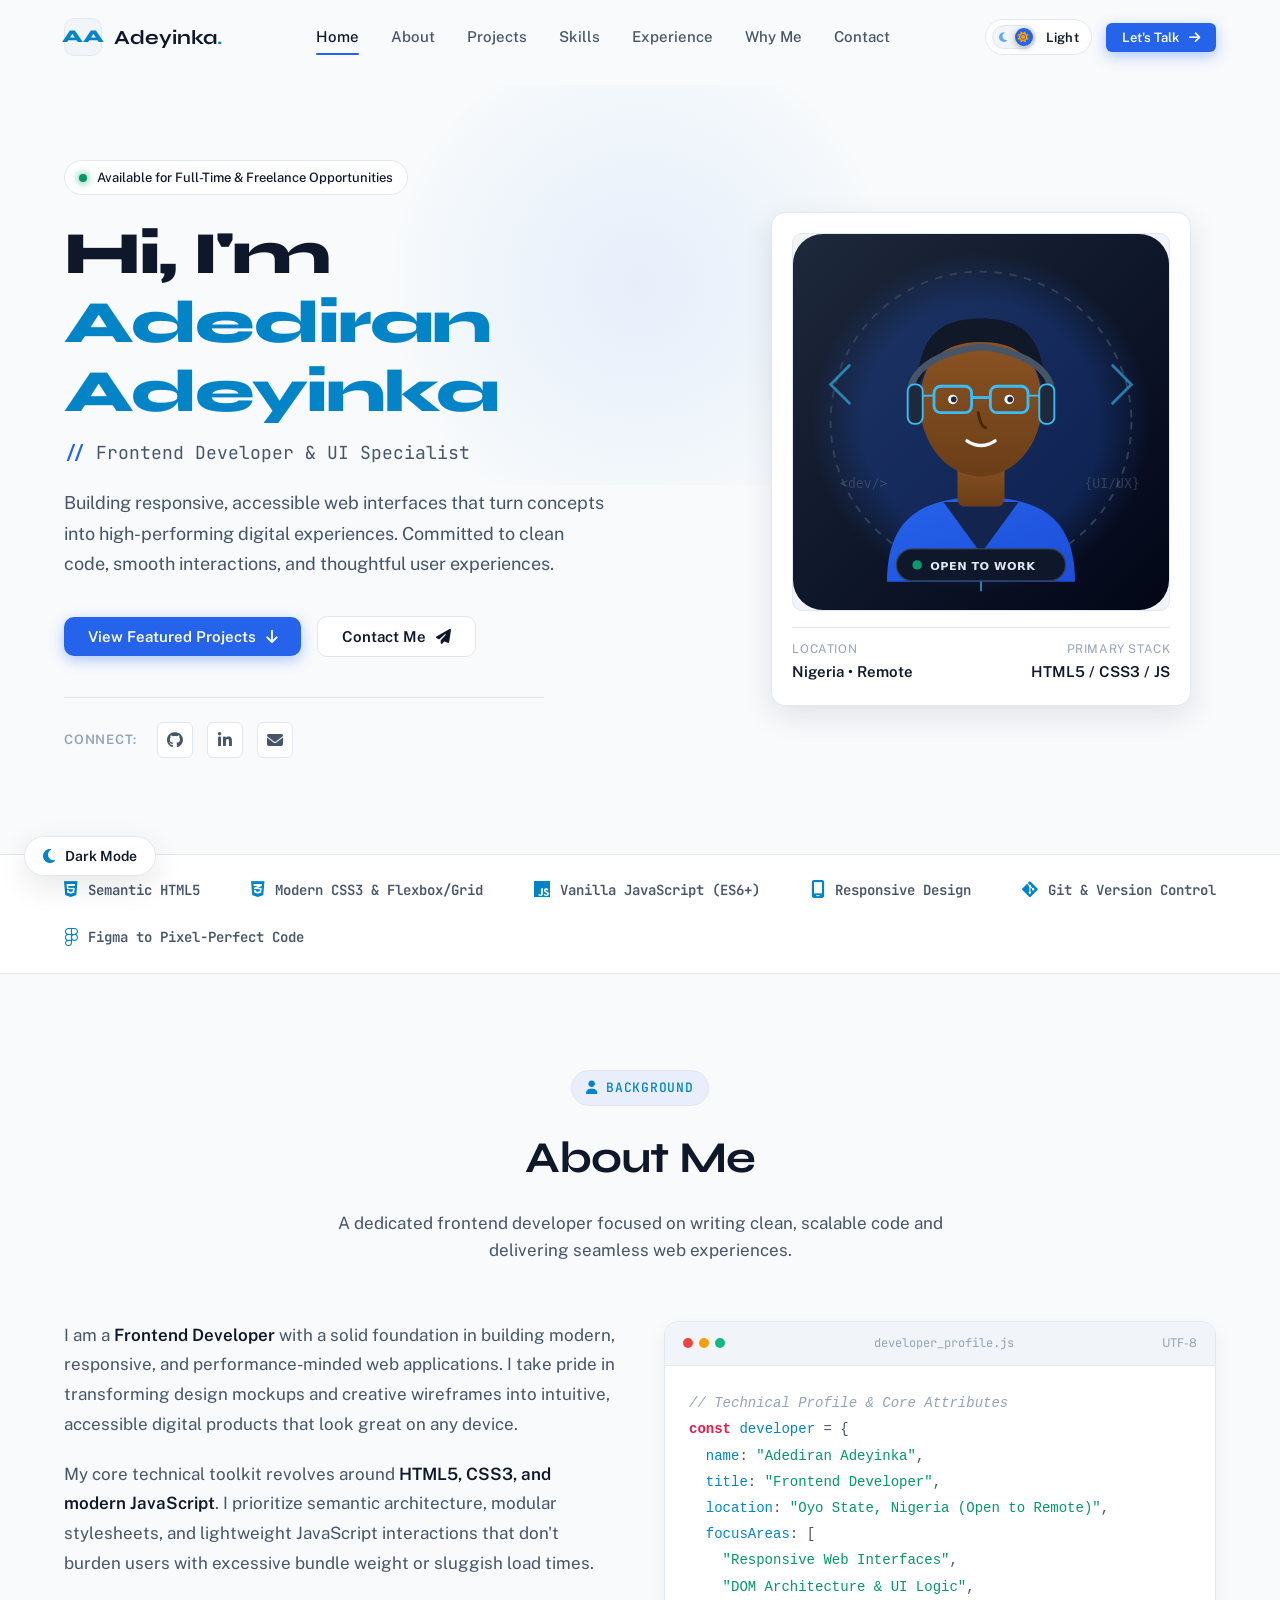
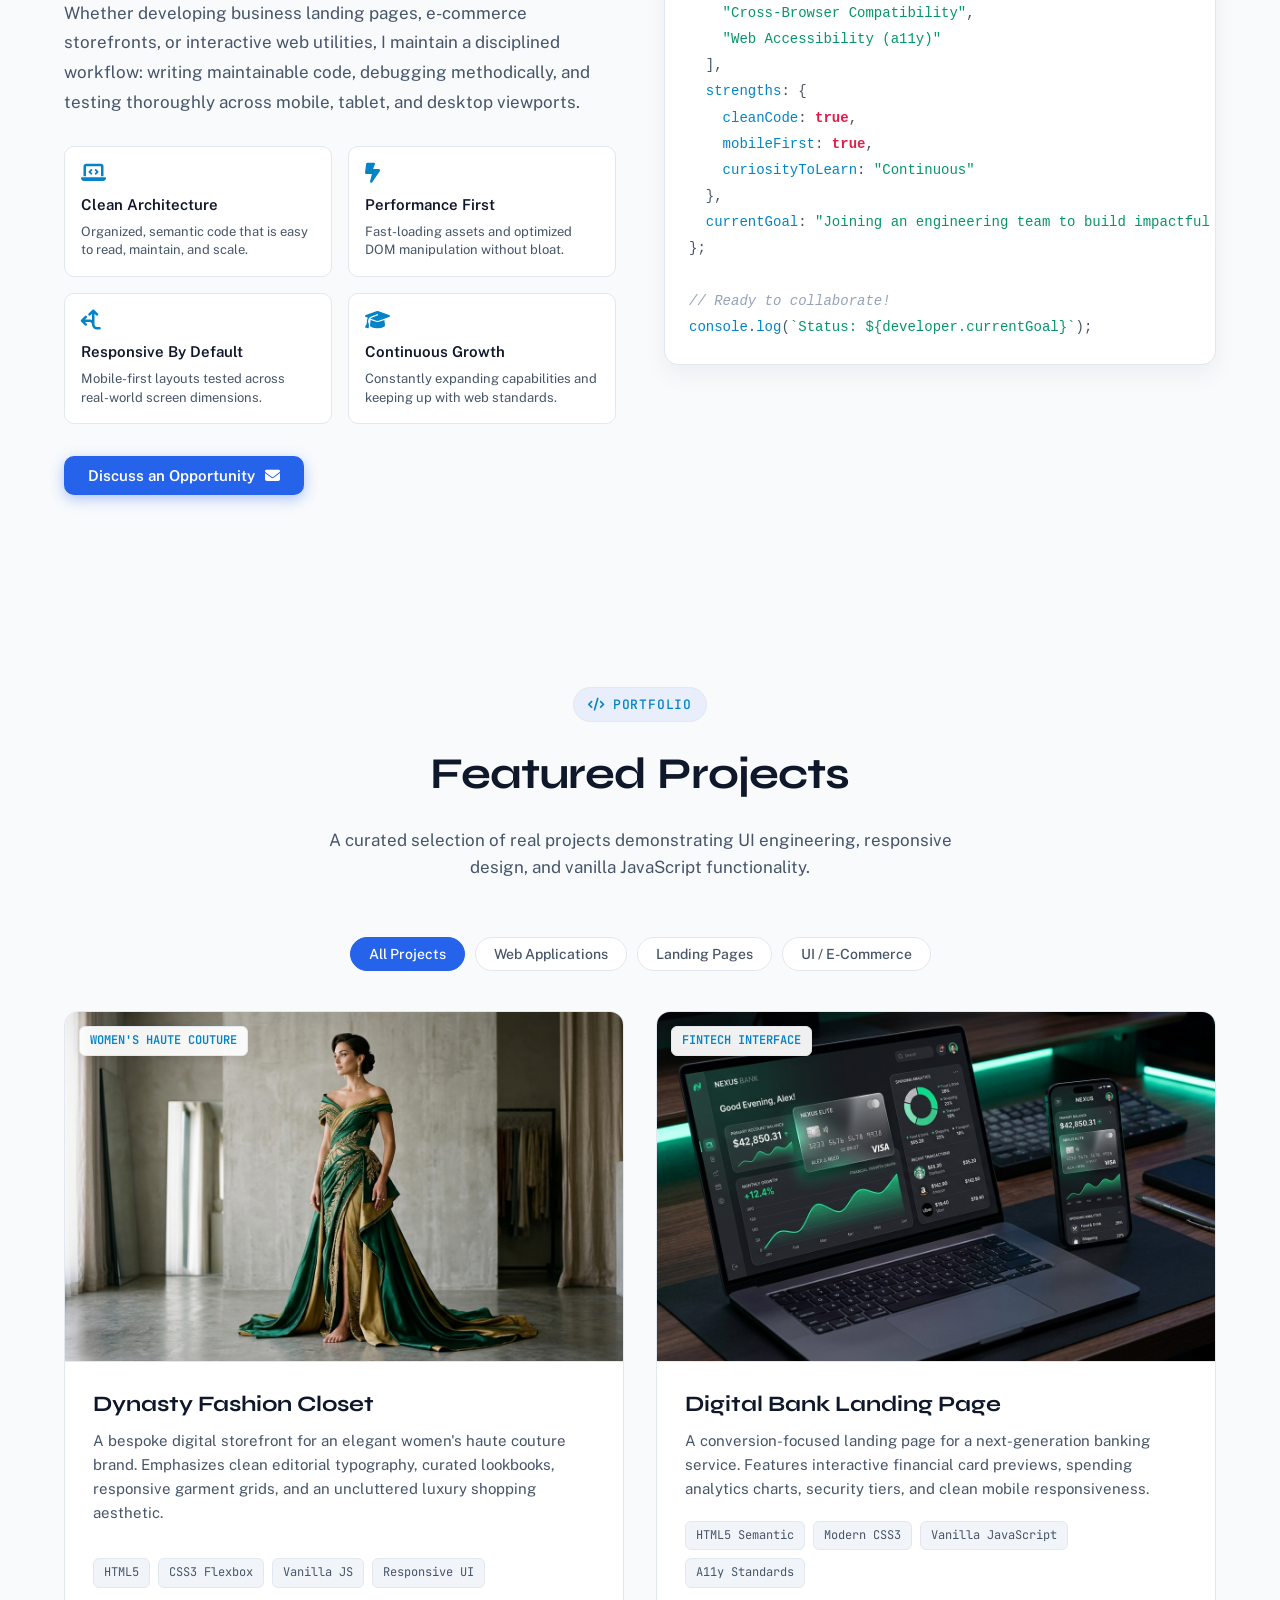
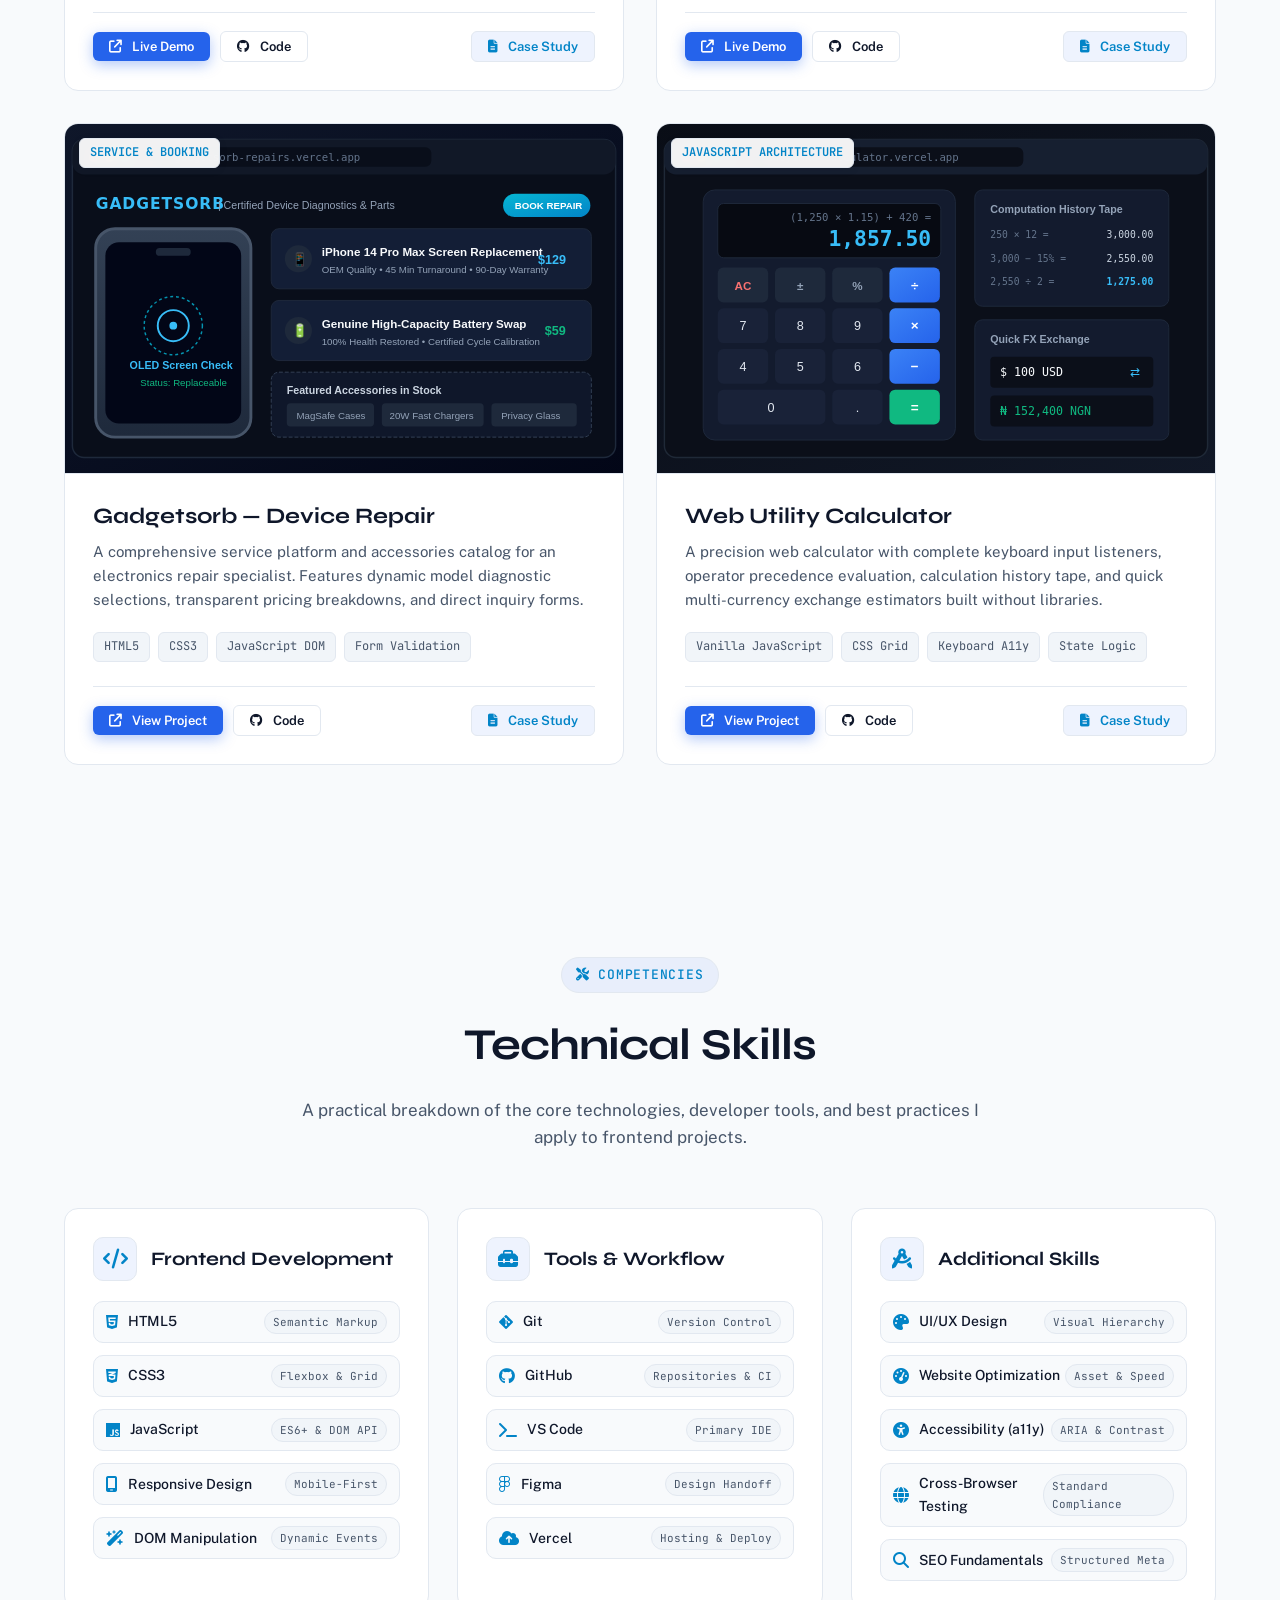
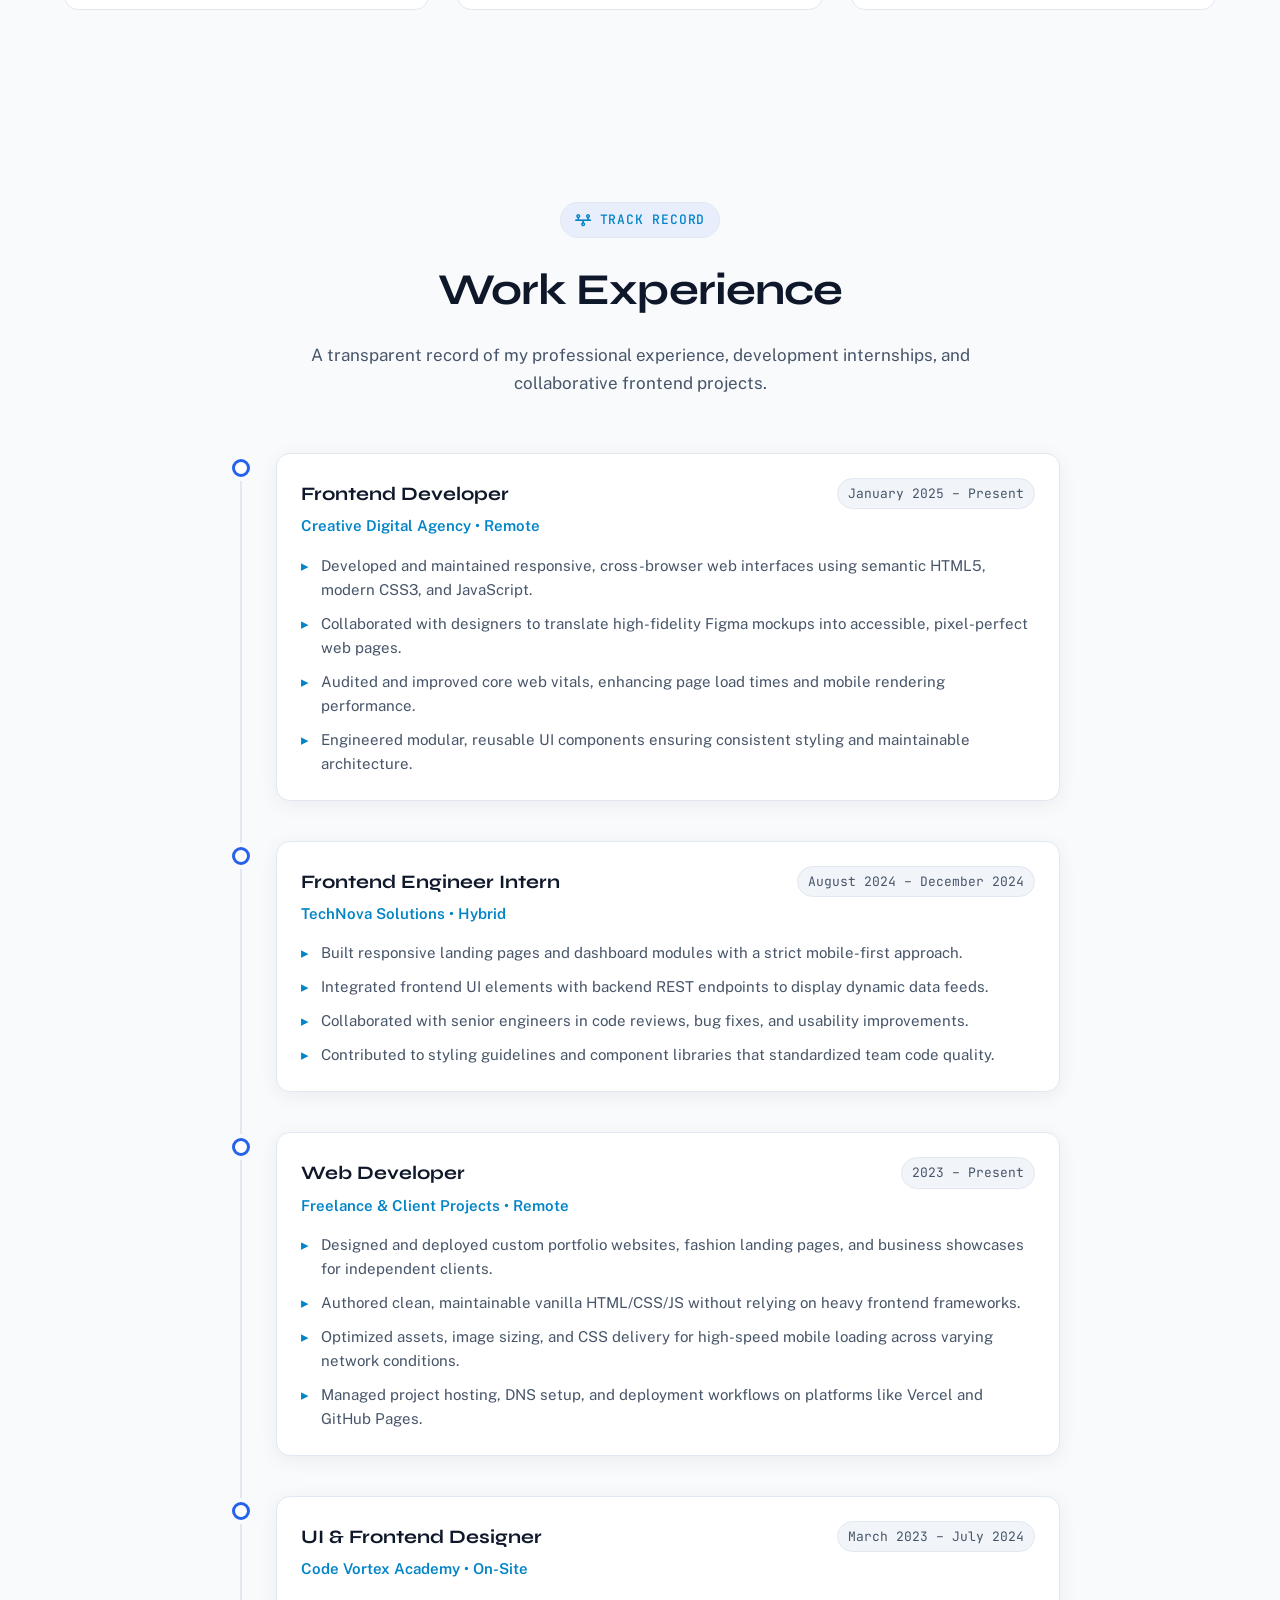
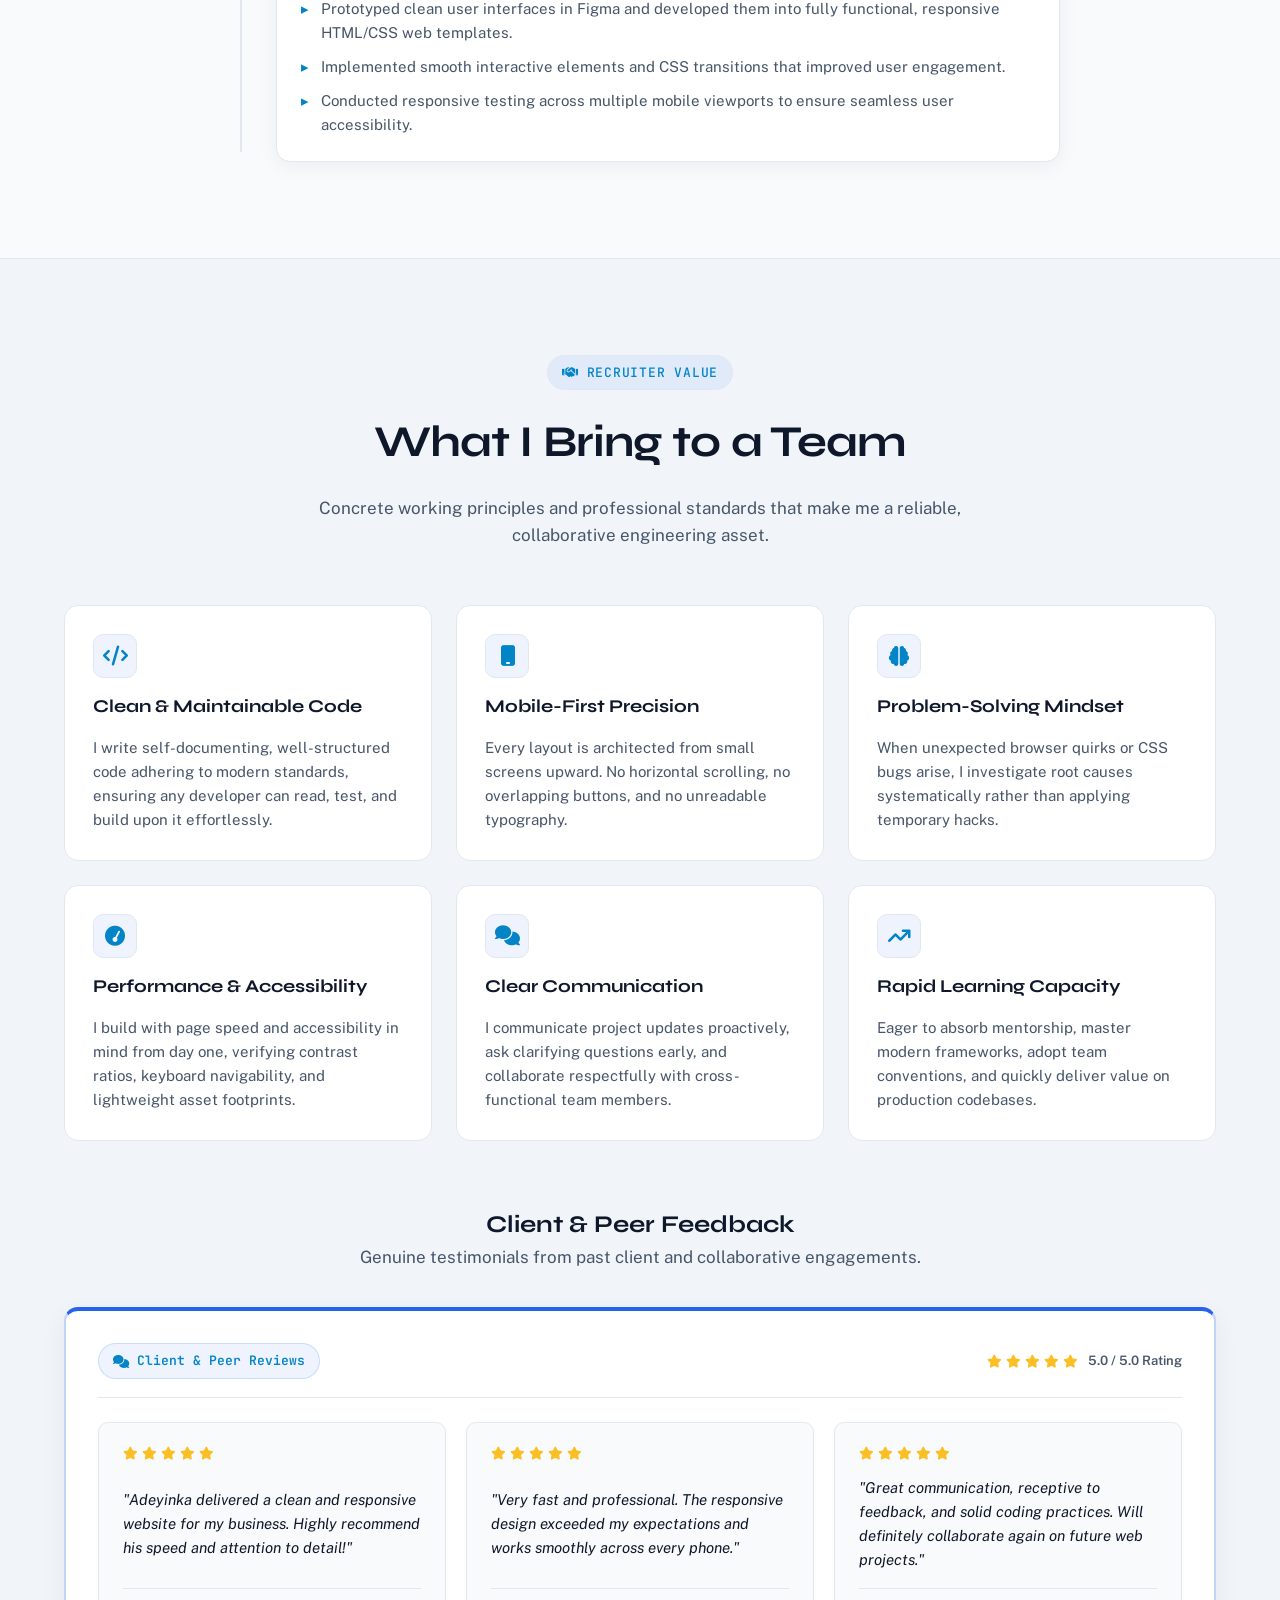
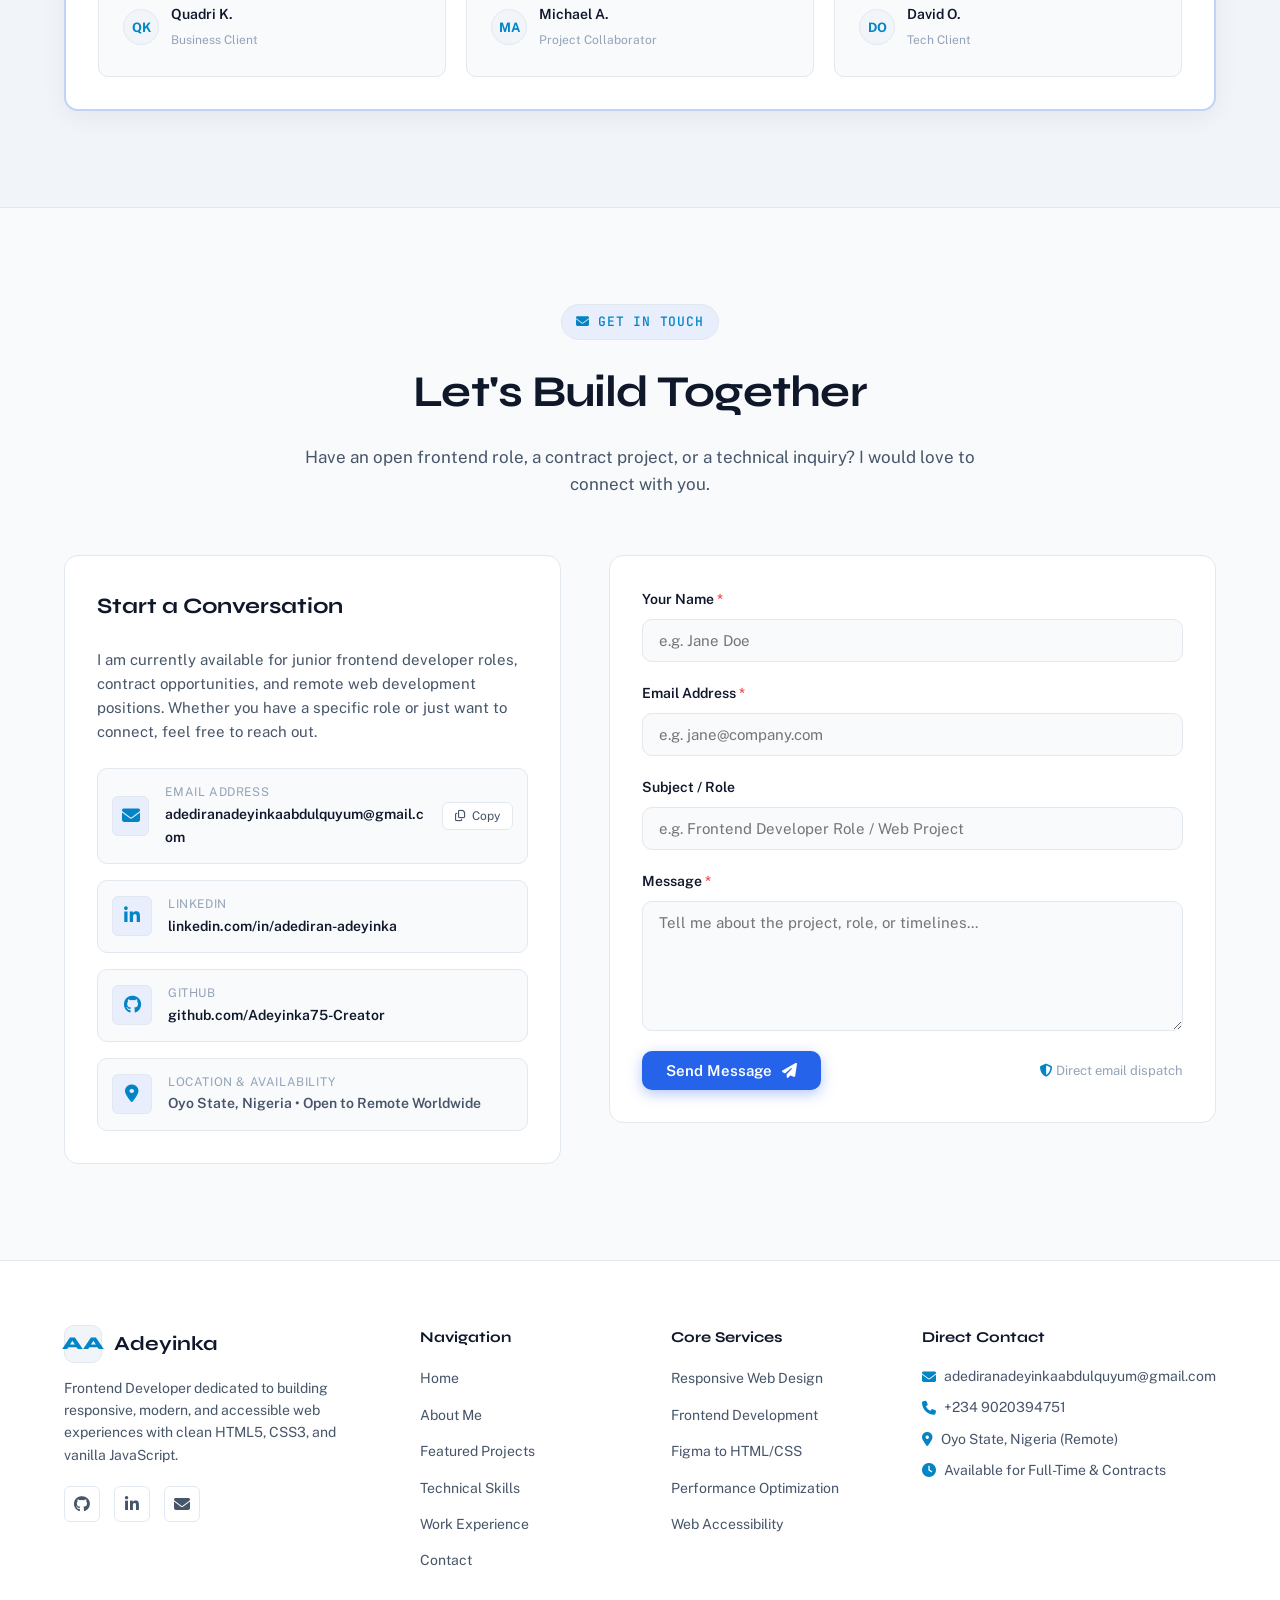
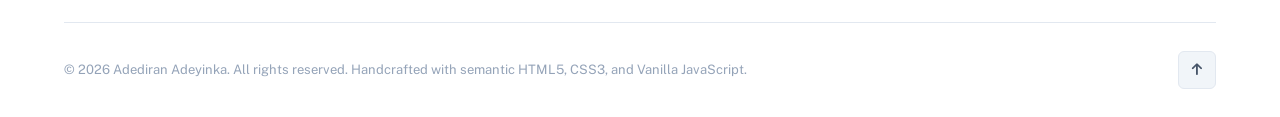
==== commit dc59d376: "adeyinka---frontend-developer-portfolio" ====
--- a/index.html
+++ b/index.html
@@ -32,7 +32,7 @@
   <link rel="stylesheet" href="https://cdnjs.cloudflare.com/ajax/libs/font-awesome/6.5.0/css/all.min.css" integrity="sha512-Avb2QiuDEEvB4bZJYdft2mNjVShBftLdPG8FJ0V7irTLQ8Uo0qcPxh4Plq7G5tGm0rU+1SPhVotteUpBERwTkw==" crossorigin="anonymous" referrerpolicy="no-referrer" />
 
   <!-- Vanilla CSS Stylesheet -->
-  <link rel="stylesheet" href="/css/style.css">
+  <link rel="stylesheet" href="./css/style.css">
 
   <!-- Inline theme initializer to avoid any theme flicker -->
   <script>
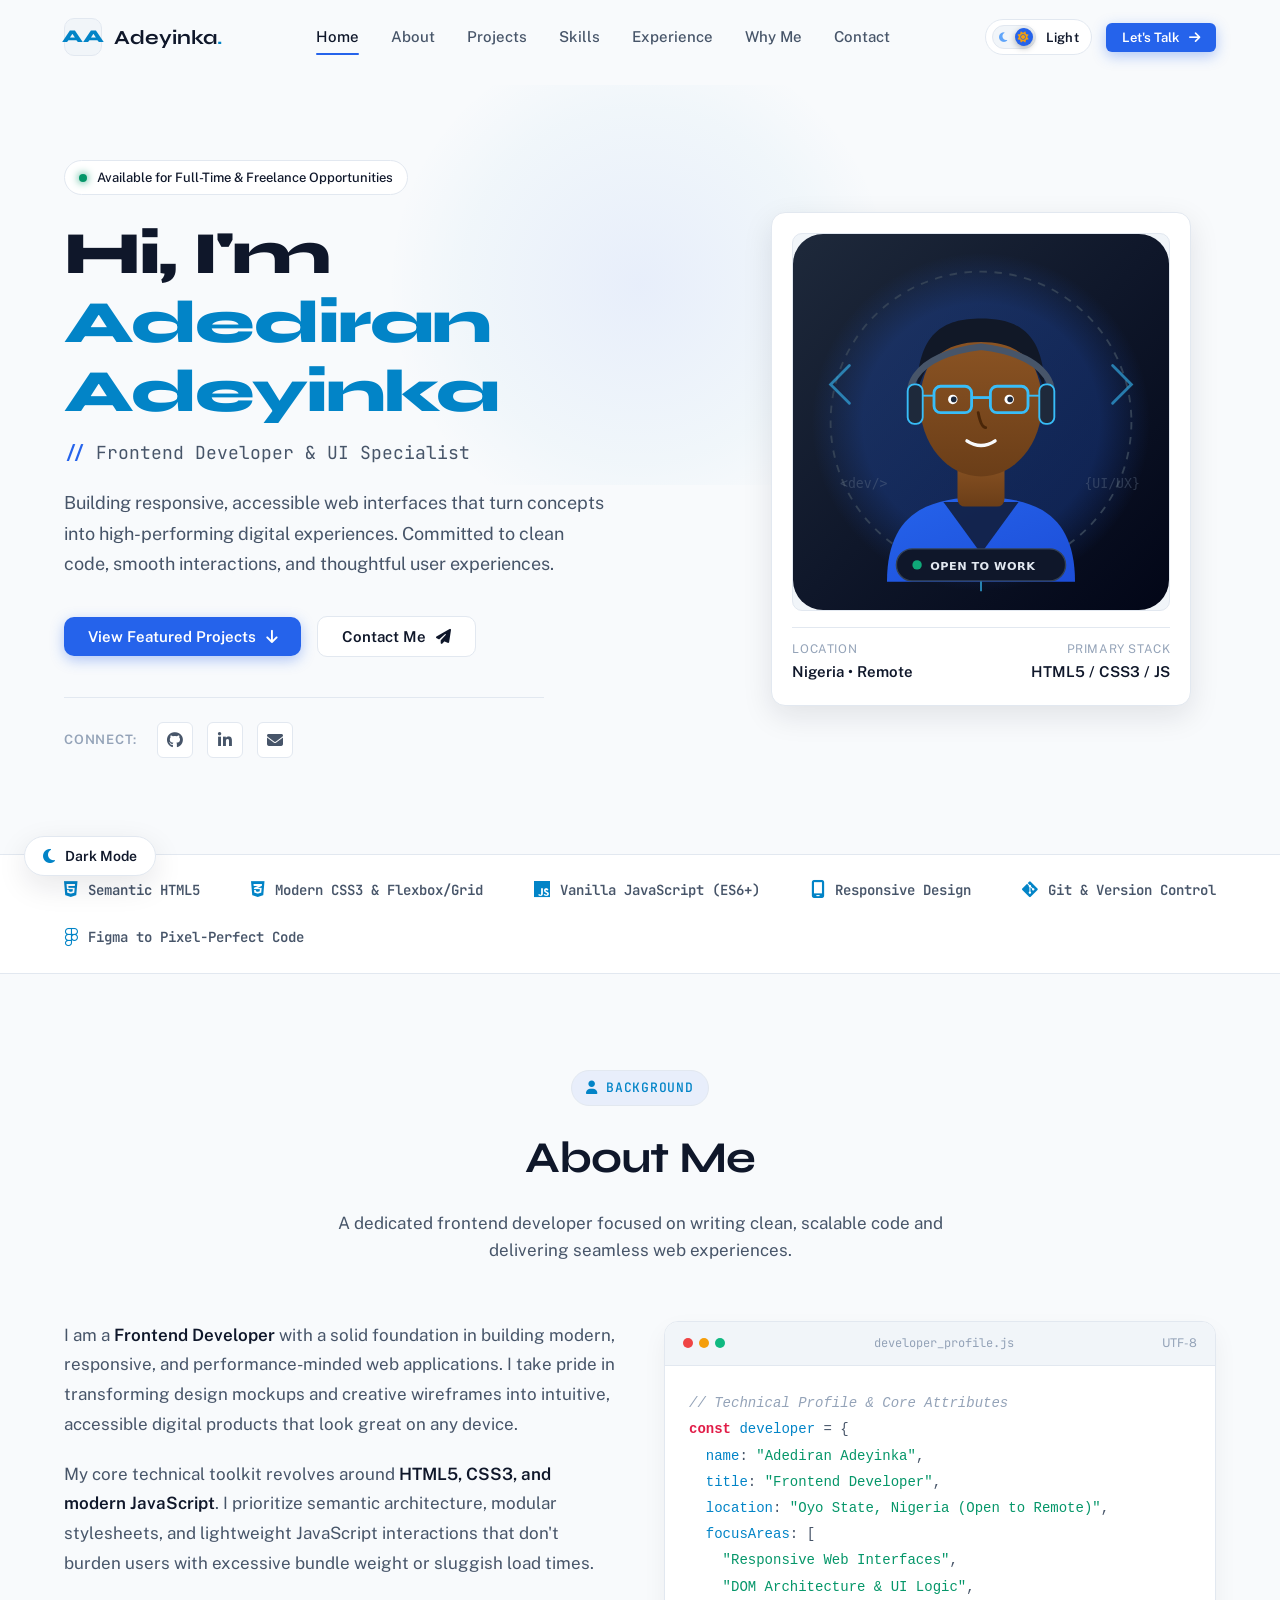
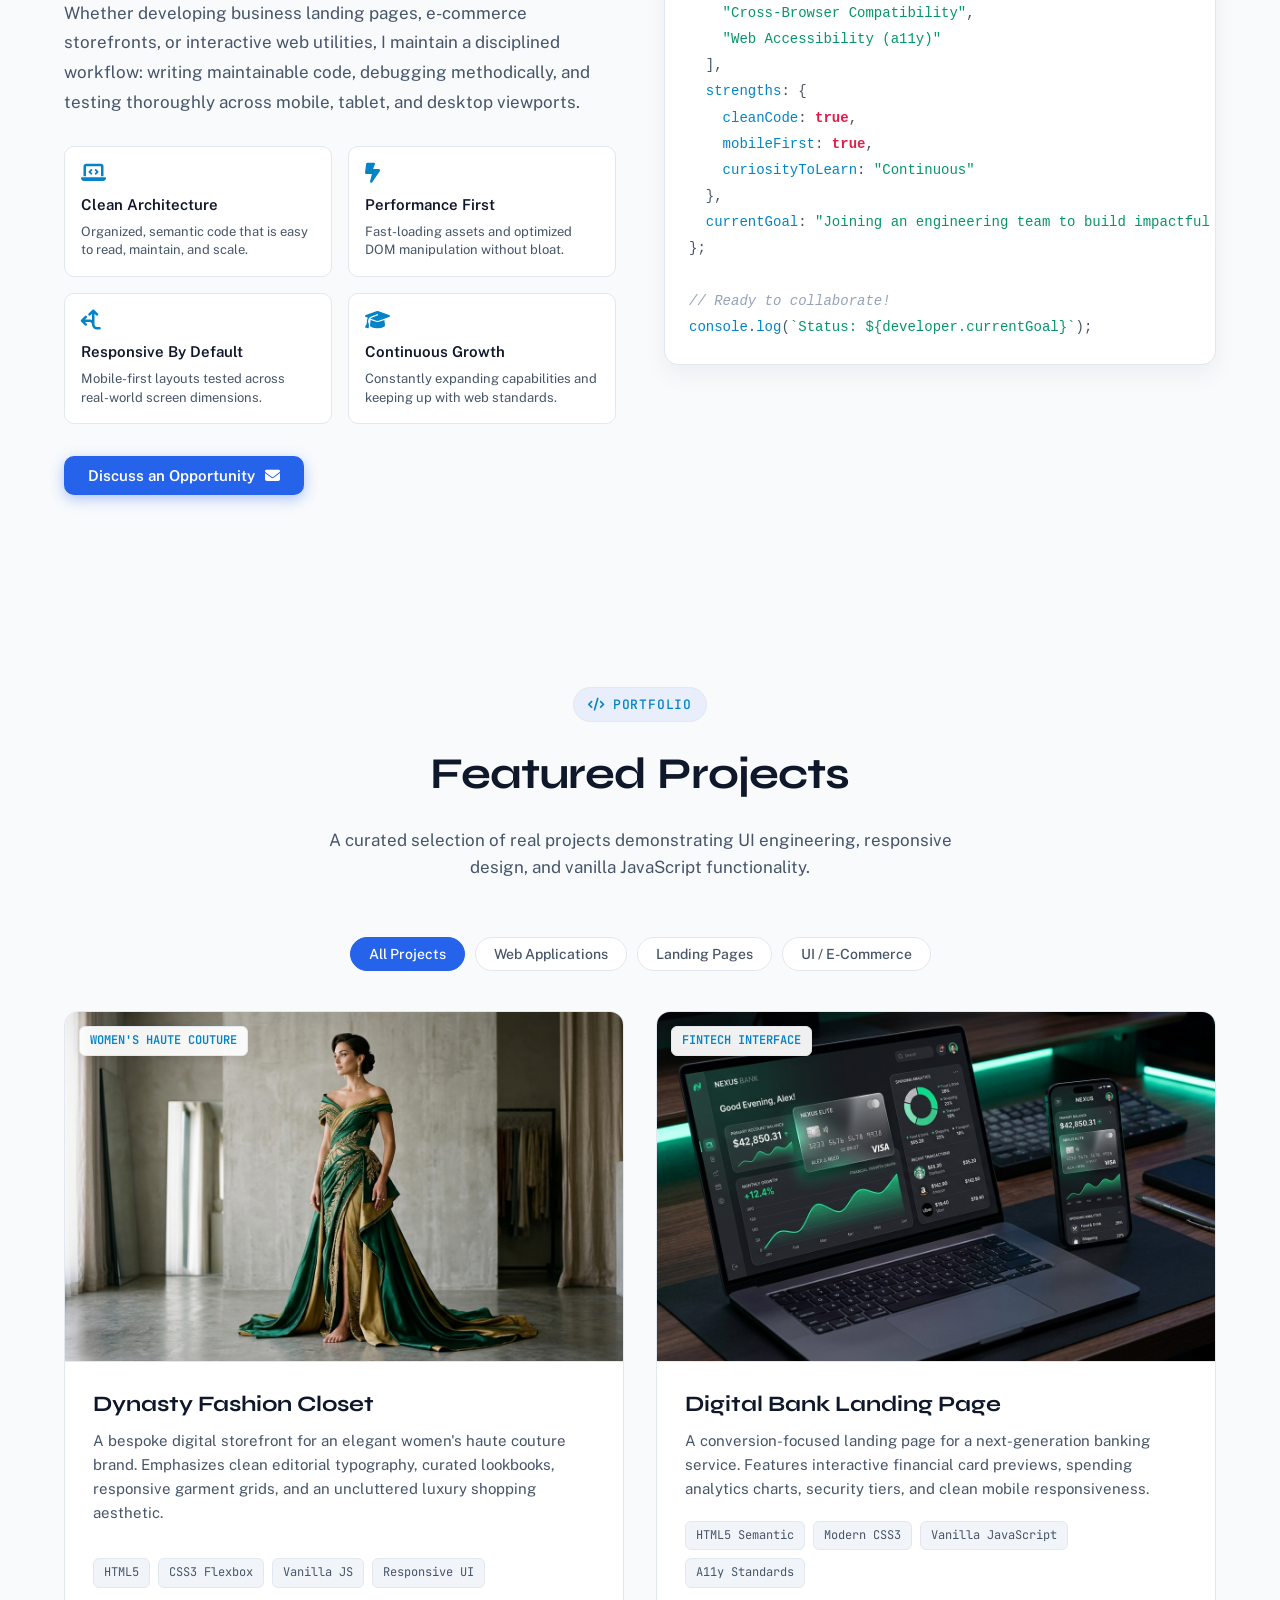
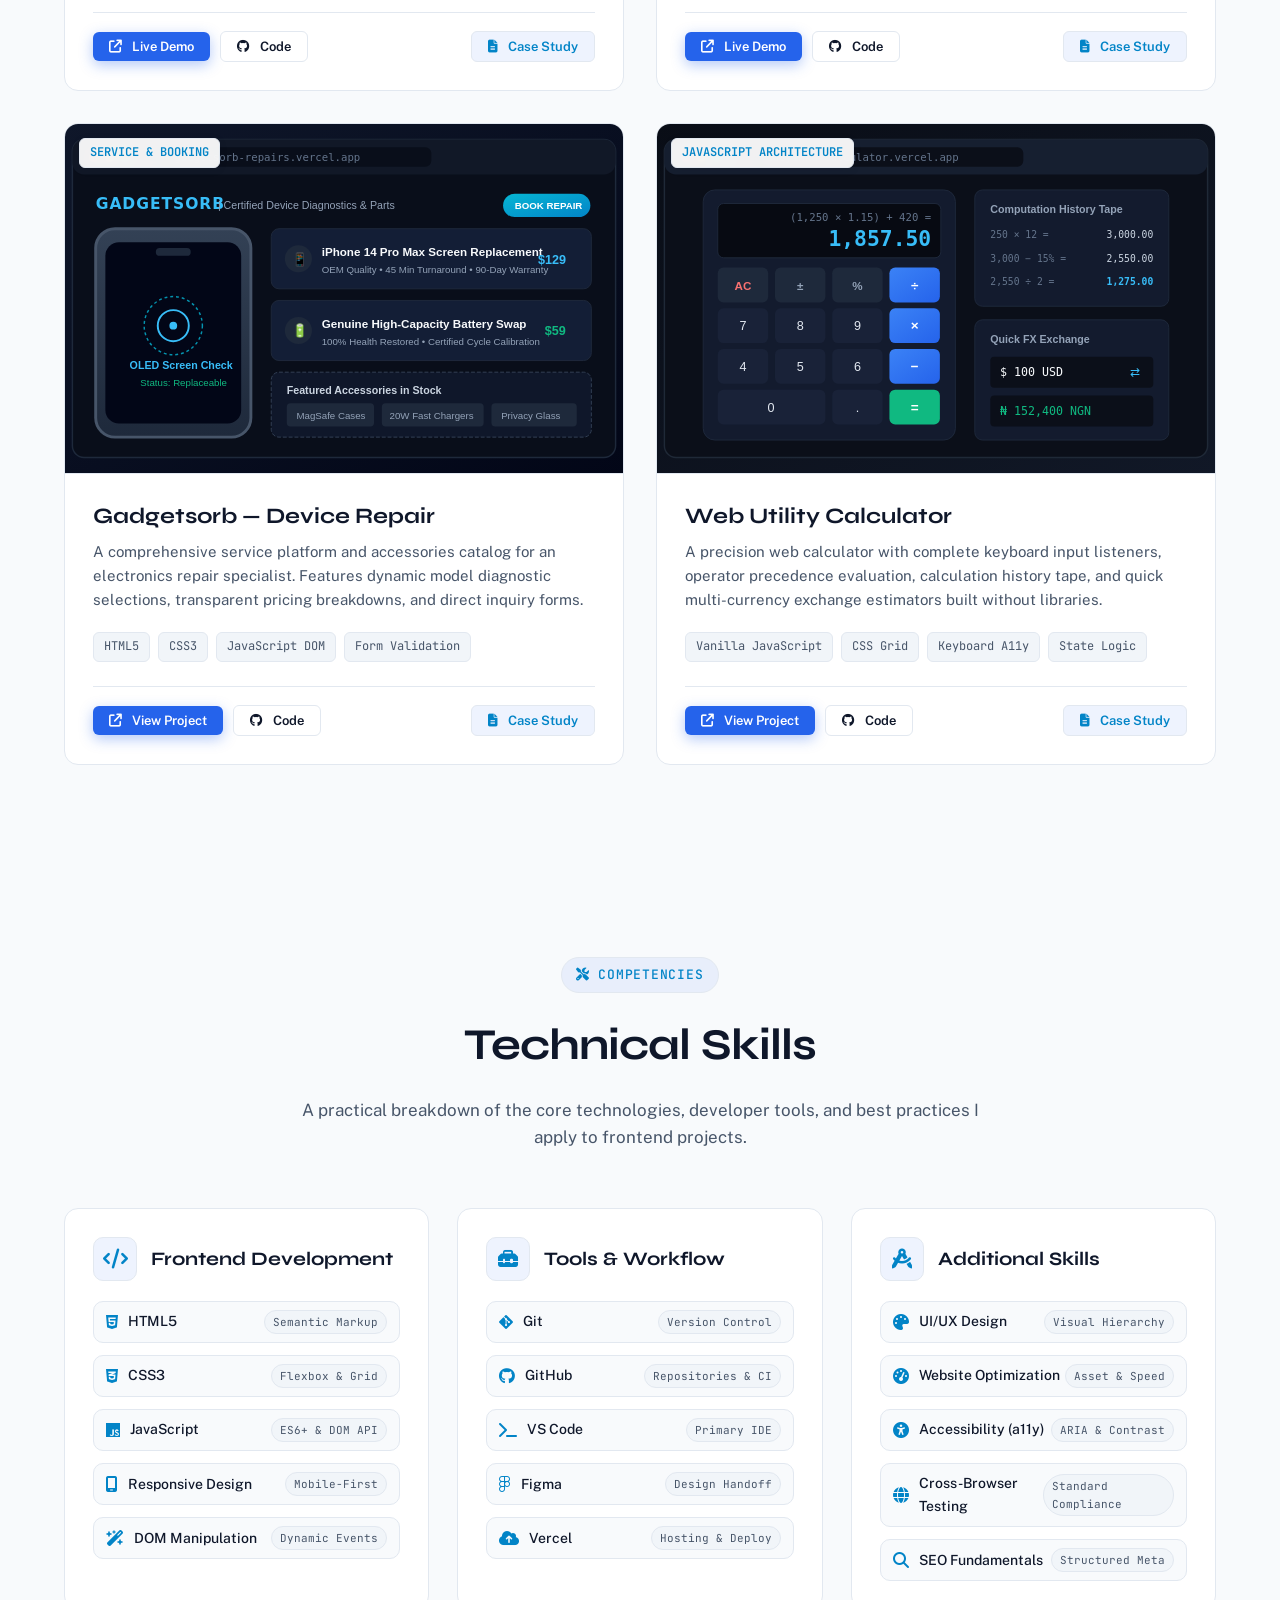
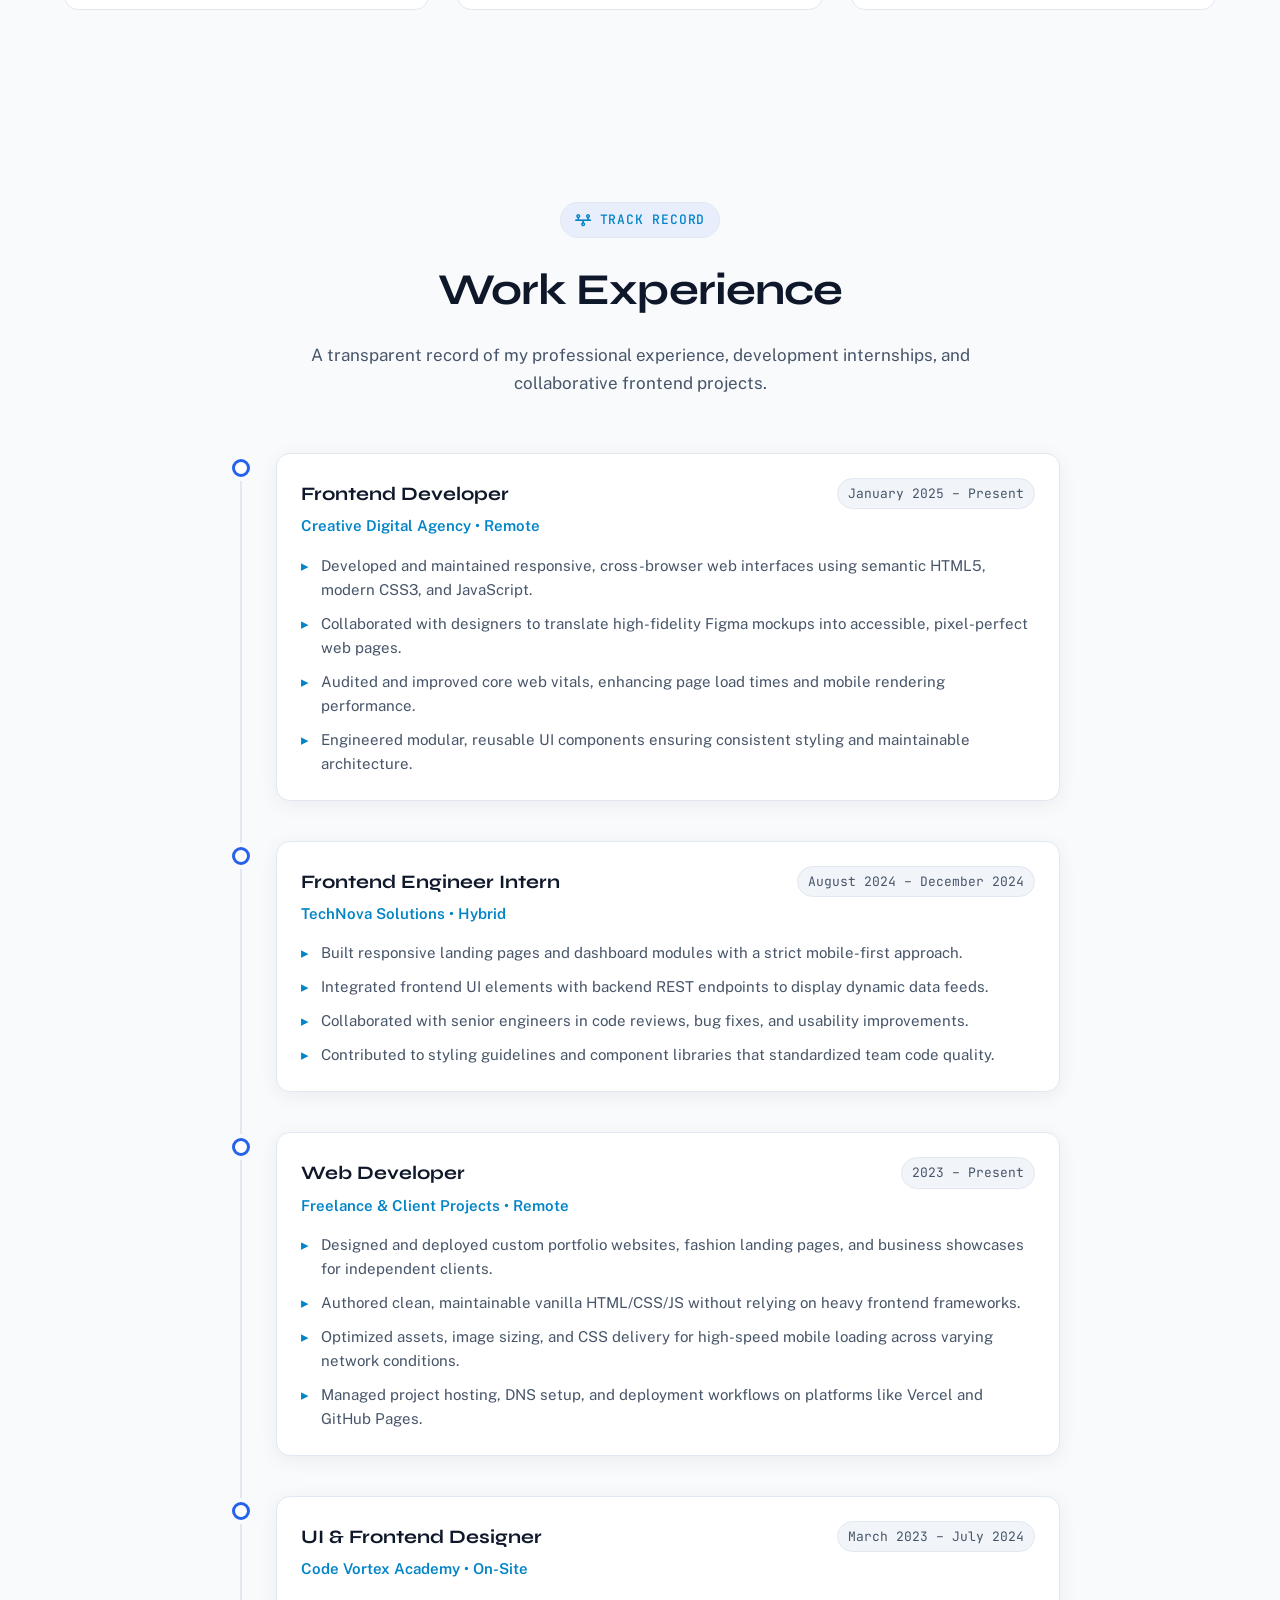
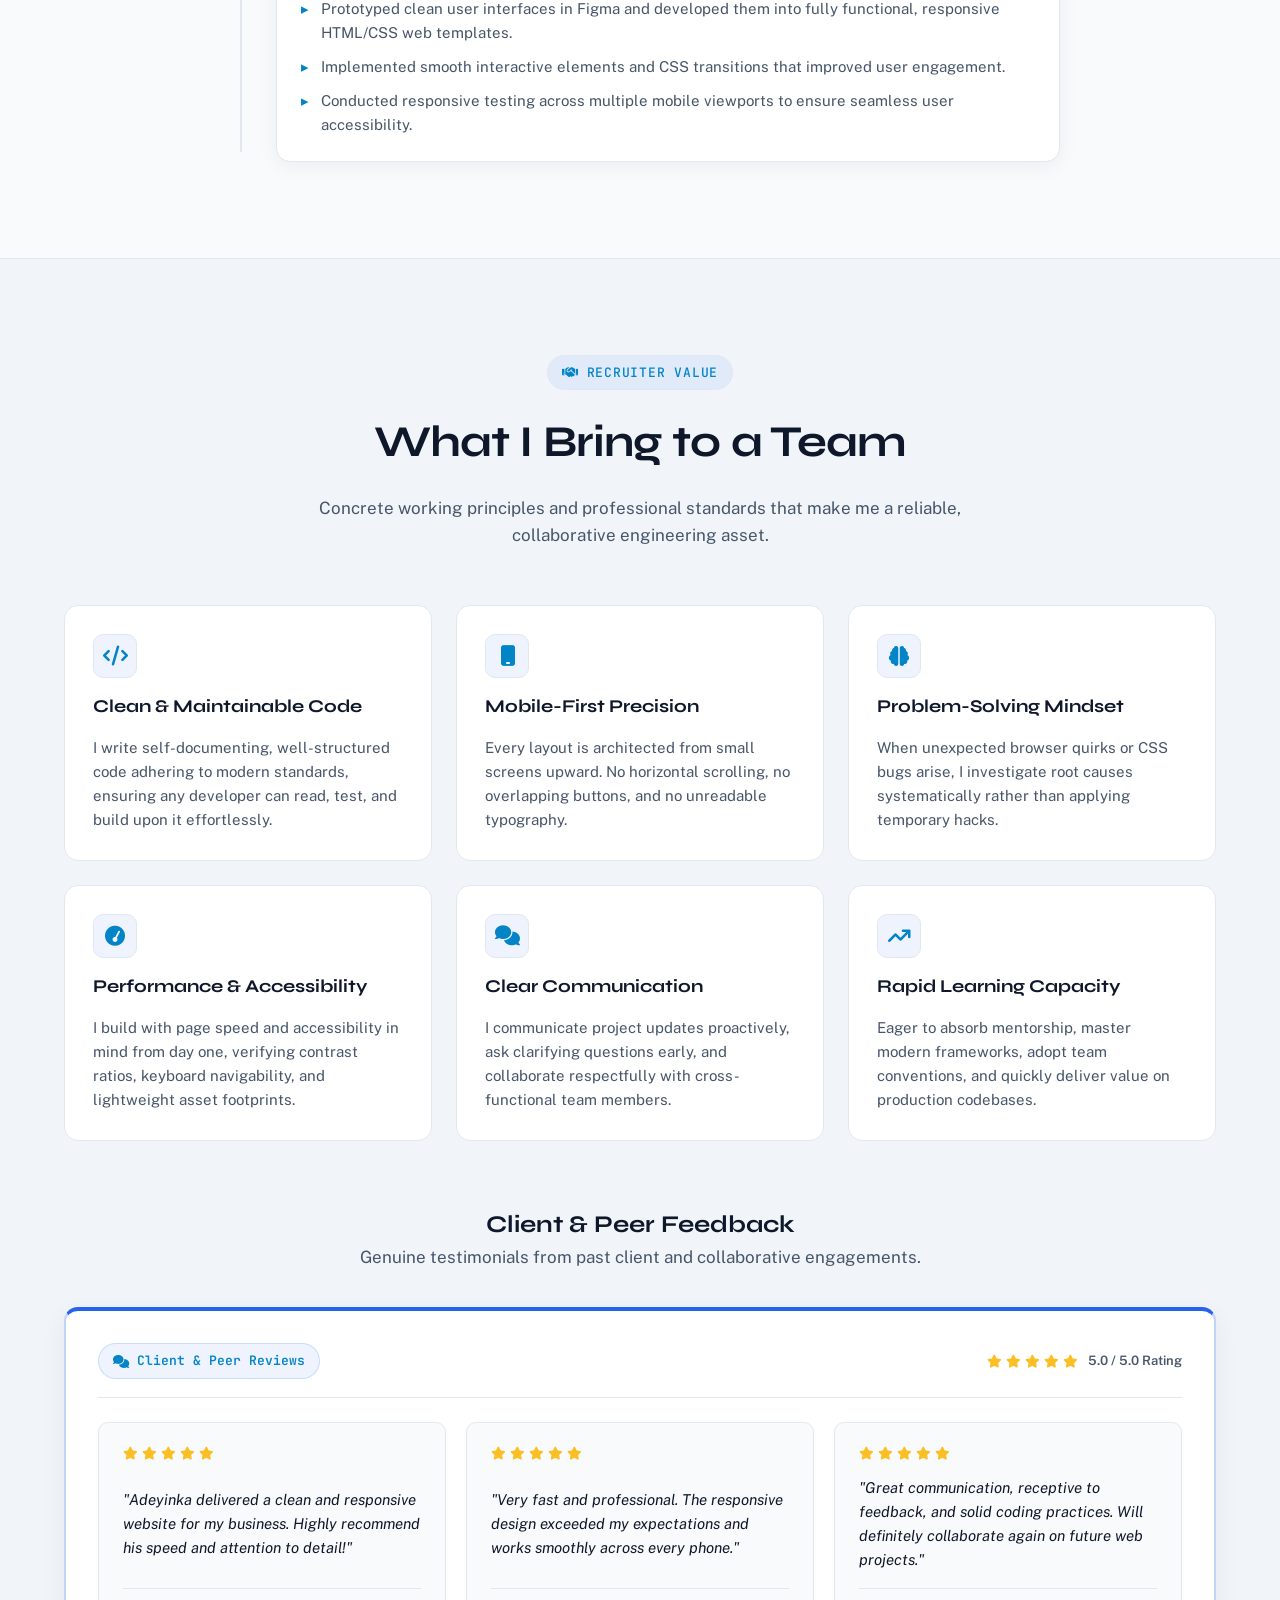
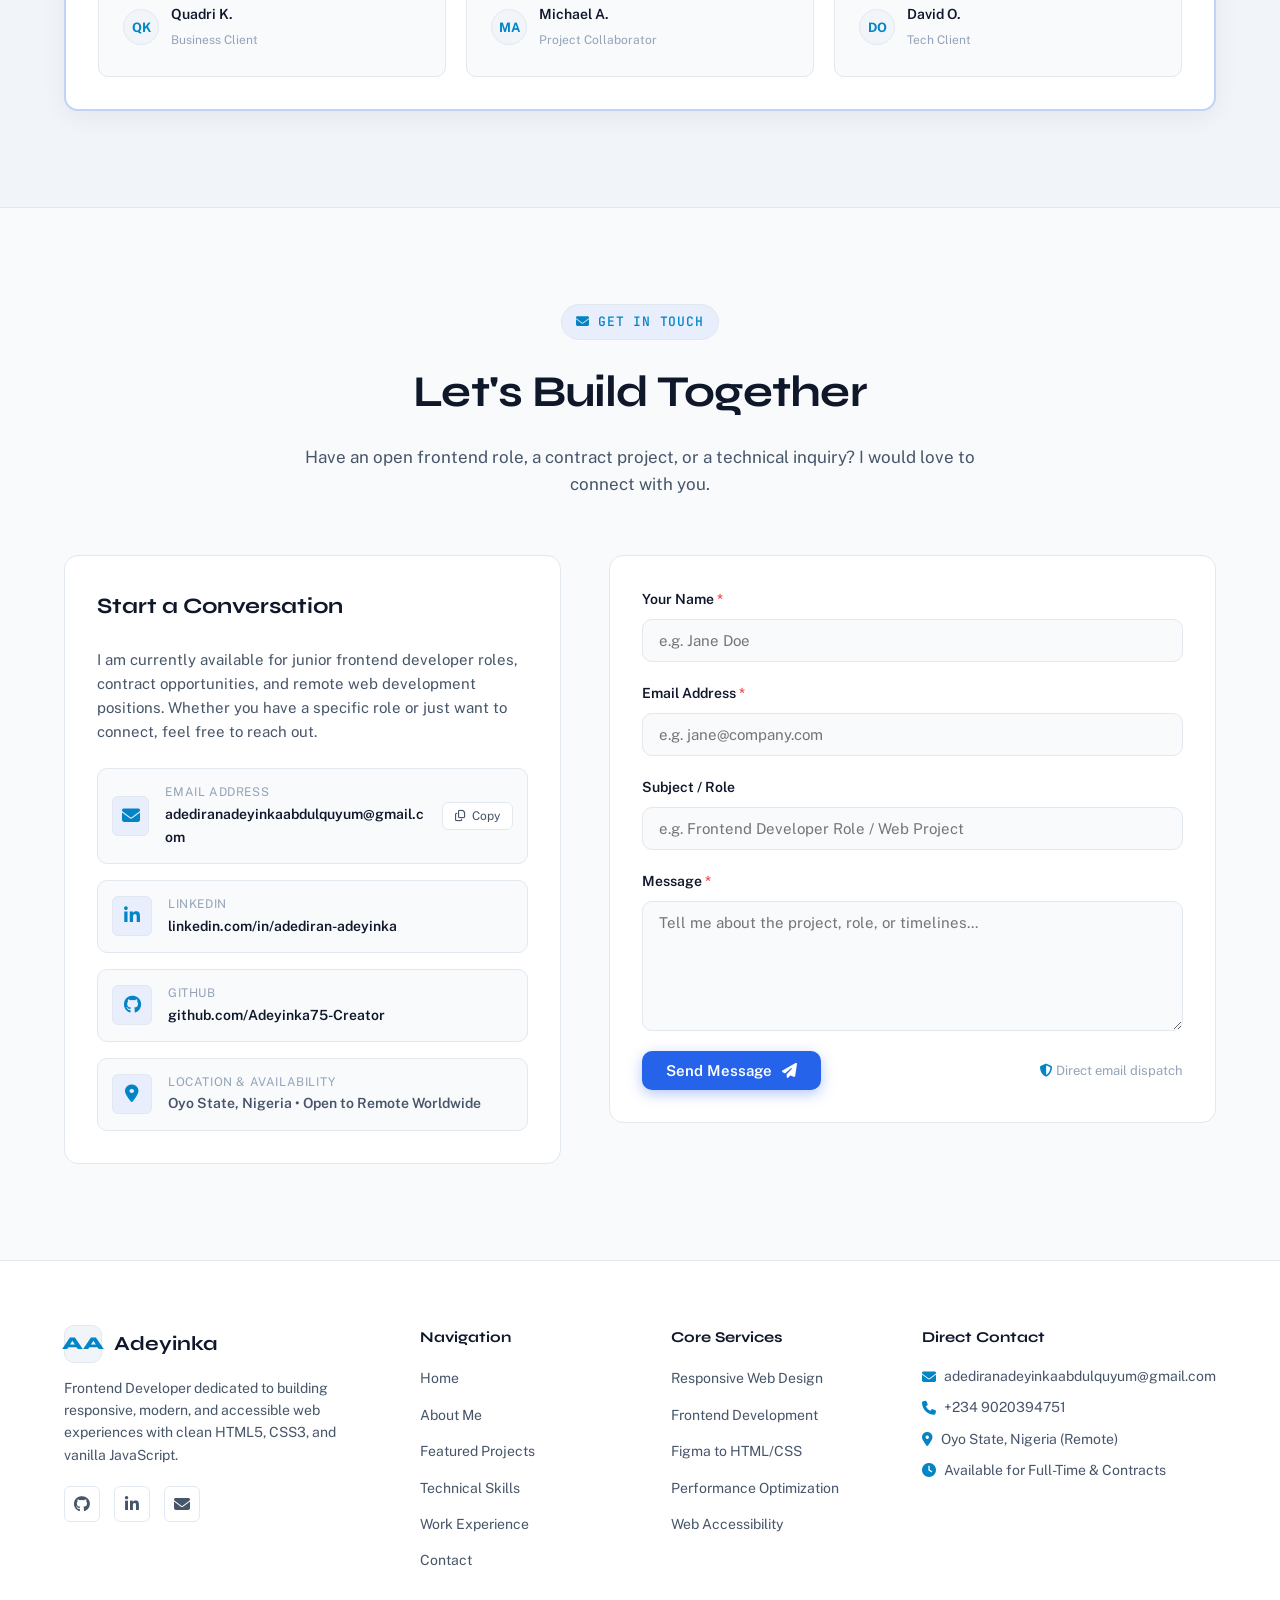
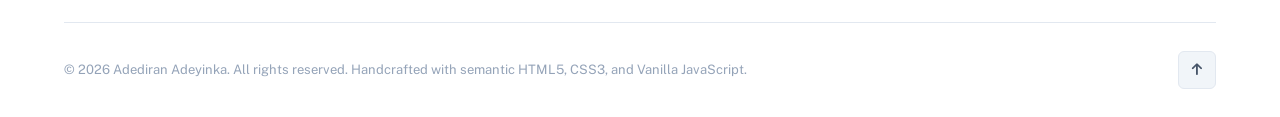
==== commit c57247f4: "Add Font Awesome" ====
--- a/index.html
+++ b/index.html
@@ -29,7 +29,7 @@
   <link rel="apple-touch-icon" href="/images/favicon.svg">
 
   <!-- Font Awesome CDN for clean, standard icons -->
-  <link rel="stylesheet" href="https://cdnjs.cloudflare.com/ajax/libs/font-awesome/6.5.0/css/all.min.css" integrity="sha512-Avb2QiuDEEvB4bZJYdft2mNjVShBftLdPG8FJ0V7irTLQ8Uo0qcPxh4Plq7G5tGm0rU+1SPhVotteUpBERwTkw==" crossorigin="anonymous" referrerpolicy="no-referrer" />
+ <link rel="stylesheet" href="https://cdnjs.cloudflare.com/ajax/libs/font-awesome/6.5.0/css/all.min.css">
 
   <!-- Vanilla CSS Stylesheet -->
   <link rel="stylesheet" href="./css/style.css">
@@ -48,6 +48,7 @@
       } catch (e) {}
     })();
   </script>
+<link rel="stylesheet" href="https://cdnjs.cloudflare.com/ajax/libs/font-awesome/6.5.2/css/all.min.css">
 </head>
 <body>
   <!-- Skip to content for keyboard accessibility -->
